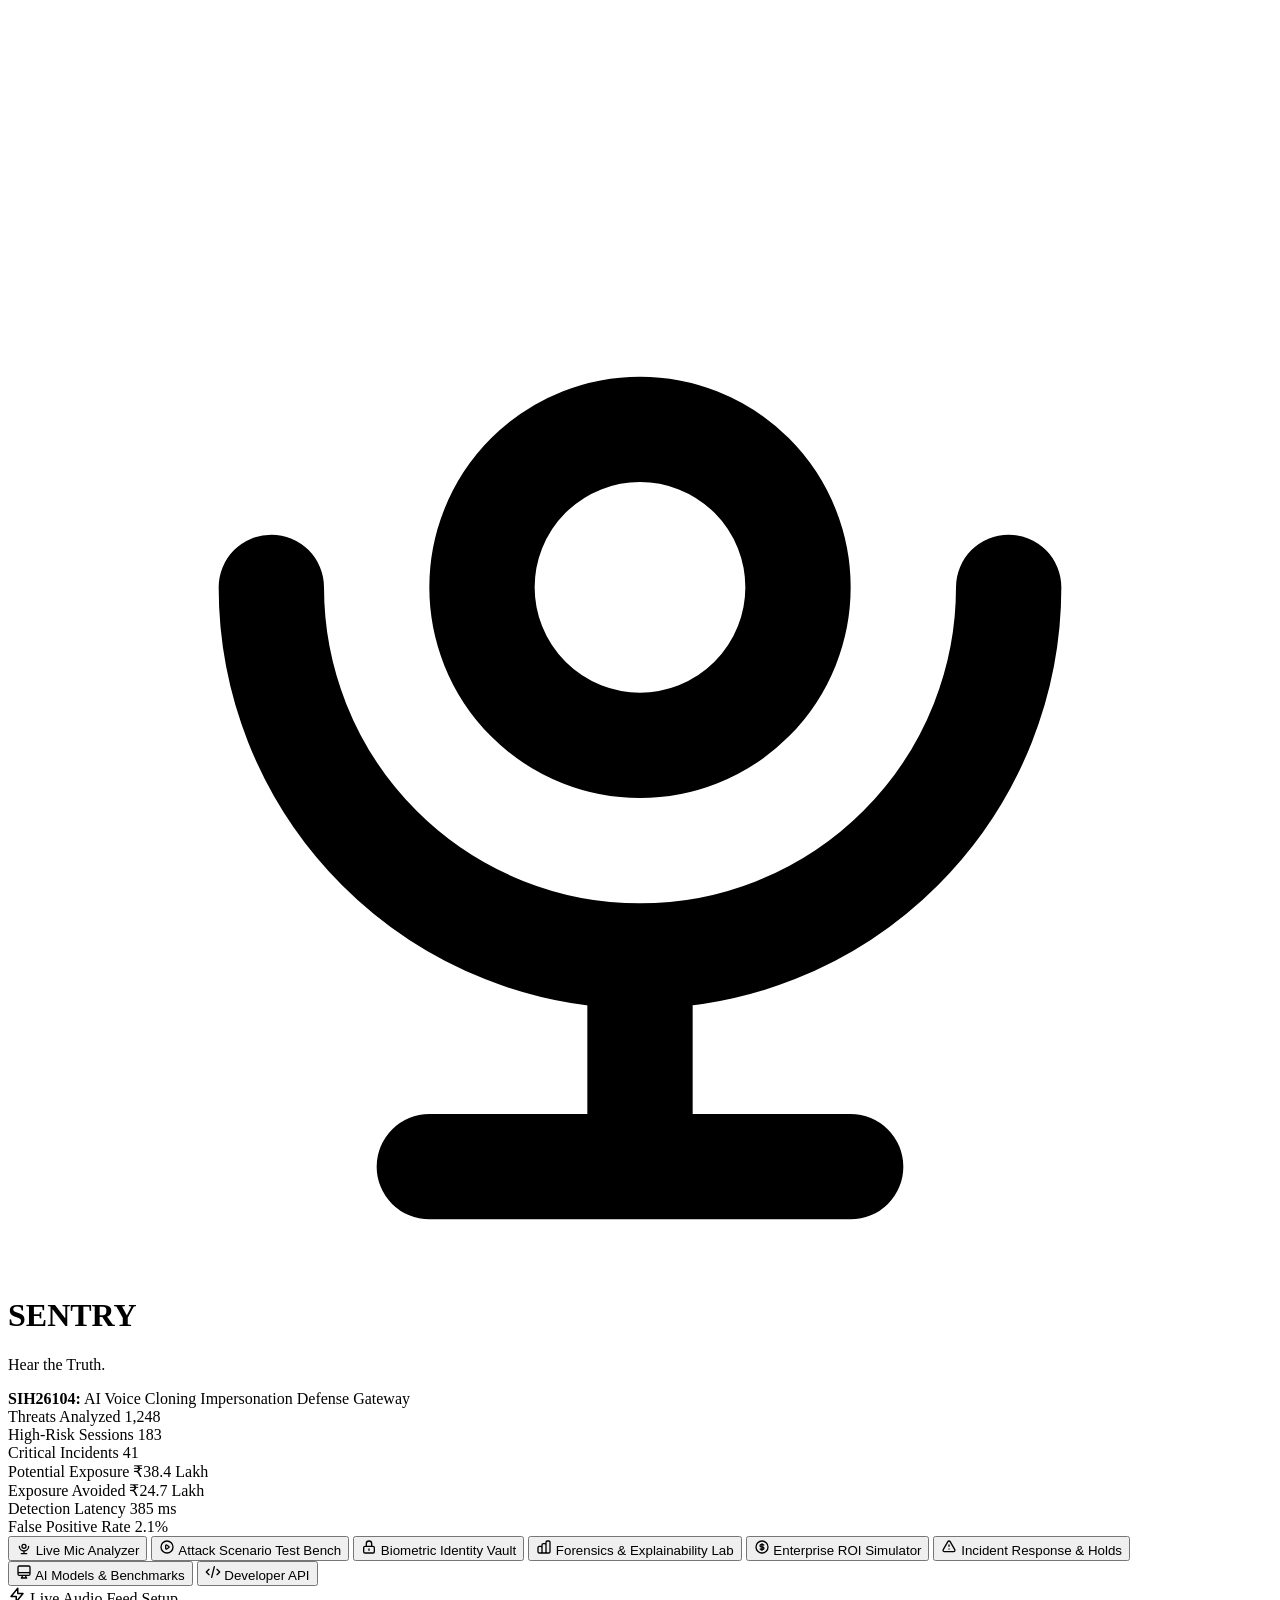
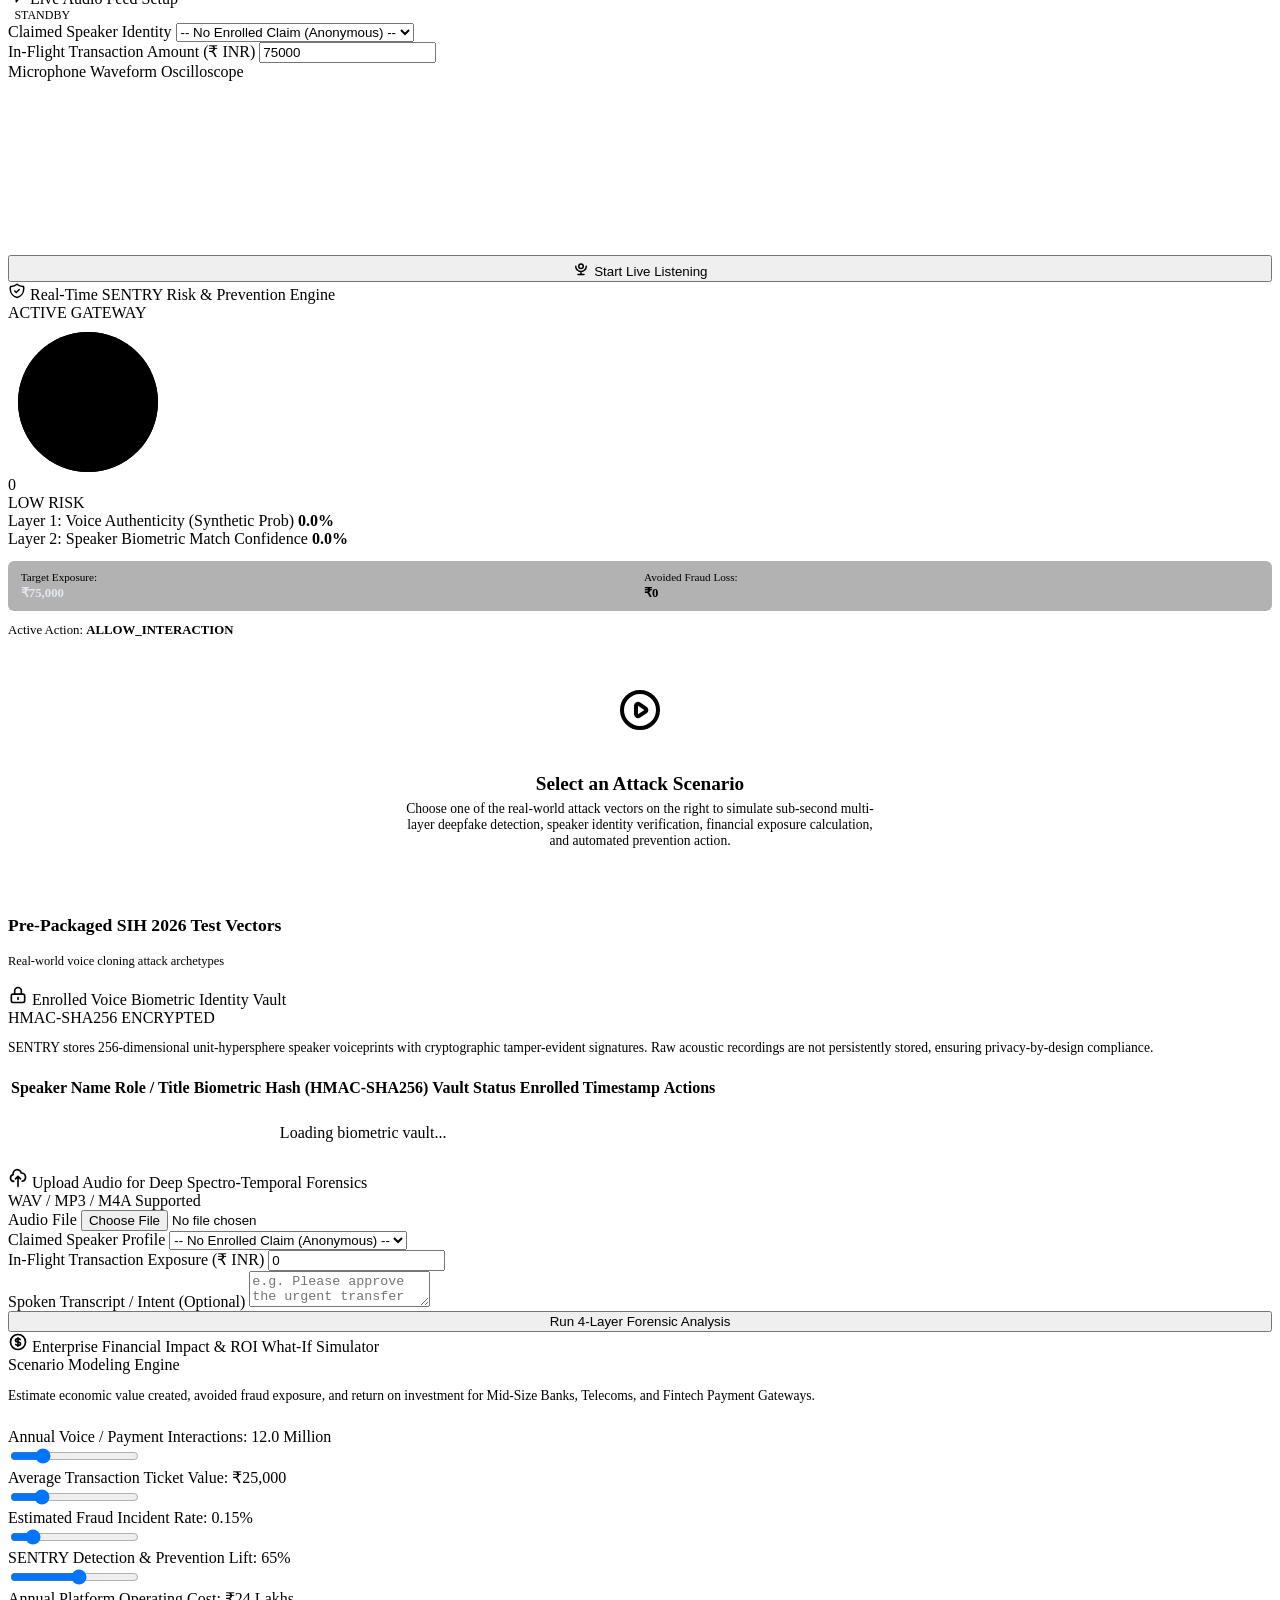
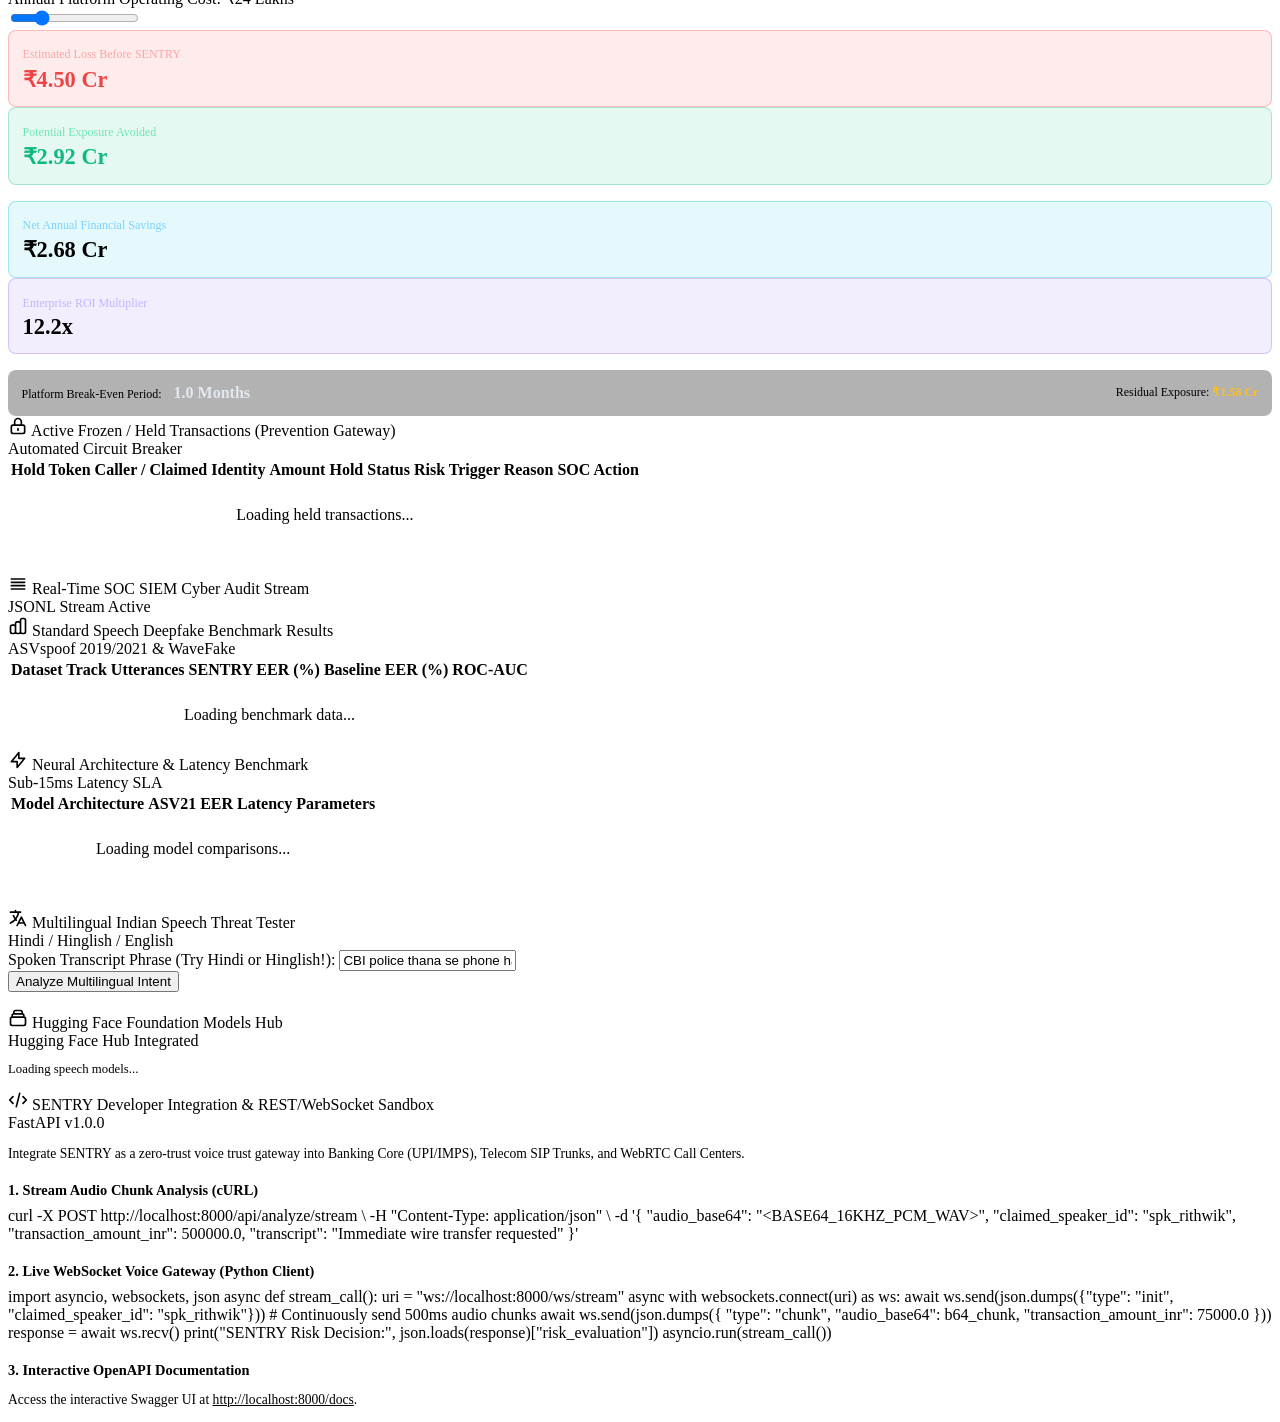
==== index.html @ 08909a27 "feat(api): add FastAPI REST/WebSocket server, CLI tool, and glassmorphic Web UI" ====
<!DOCTYPE html>
<html lang="en">
<head>
  <meta charset="UTF-8">
  <meta name="viewport" content="width=device-width, initial-scale=1.0">
  <title>SENTRY — AI Real-Time Voice Cloning Detection & Fraud Prevention Platform (SIH 2026)</title>
  <meta name="description" content="AI-Powered Real-Time Voice Cloning Detection, Speaker Biometric Verification, and Financial Prevention Platform. Smart India Hackathon 2026 Problem Statement SIH26104.">

  <!-- Google Fonts -->
  <link rel="preconnect" href="https://fonts.googleapis.com">
  <link rel="preconnect" href="https://fonts.gstatic.com" crossorigin>
  <link href="https://fonts.googleapis.com/css2?family=Inter:wght@400;500;600;700&family=JetBrains+Mono:wght@400;600&family=Outfit:wght@600;700;800;900&display=swap" rel="stylesheet">

  <link rel="stylesheet" href="/static/css/styles.css">
</head>
<body>

  <!-- Top App Header -->
  <header class="app-header">
    <div class="header-container">
      <div class="brand-section">
        <div class="brand-logo">
          <svg fill="none" stroke="currentColor" viewBox="0 0 24 24">
            <path stroke-linecap="round" stroke-linejoin="round" stroke-width="2" d="M19 11a7 7 0 01-7 7m0 0a7 7 0 01-7-7m7 7v4m0 0H8m4 0h4m-4-8a3 3 0 100-6 3 3 0 000 6z"/>
          </svg>
        </div>
        <div class="brand-title">
          <h1>SENTRY</h1>
          <p>Hear the Truth.</p>
        </div>
      </div>

      <div class="ps-badge">
        <div class="pulse-dot"></div>
        <span><strong>SIH26104:</strong> AI Voice Cloning Impersonation Defense Gateway</span>
      </div>
    </div>
  </header>

  <!-- Executive Global KPI Ribbon -->
  <section class="kpi-bar">
    <div class="kpi-container">
      <div class="kpi-card">
        <span class="kpi-label">Threats Analyzed</span>
        <span class="kpi-value cyan" id="kpi-threats">1,248</span>
      </div>
      <div class="kpi-card">
        <span class="kpi-label">High-Risk Sessions</span>
        <span class="kpi-value amber" id="kpi-high-risk">183</span>
      </div>
      <div class="kpi-card">
        <span class="kpi-label">Critical Incidents</span>
        <span class="kpi-value crimson" id="kpi-critical">41</span>
      </div>
      <div class="kpi-card">
        <span class="kpi-label">Potential Exposure</span>
        <span class="kpi-value" id="kpi-exposure">₹38.4 Lakh</span>
      </div>
      <div class="kpi-card">
        <span class="kpi-label">Exposure Avoided</span>
        <span class="kpi-value emerald" id="kpi-avoided">₹24.7 Lakh</span>
      </div>
      <div class="kpi-card">
        <span class="kpi-label">Detection Latency</span>
        <span class="kpi-value cyan">385 ms</span>
      </div>
      <div class="kpi-card">
        <span class="kpi-label">False Positive Rate</span>
        <span class="kpi-value emerald">2.1%</span>
      </div>
    </div>
  </section>

  <!-- Navigation Tabs -->
  <nav class="nav-tabs">
    <div class="tabs-container">
      <button class="tab-btn active" data-tab="tab-live-mic">
        <svg width="16" height="16" fill="none" stroke="currentColor" viewBox="0 0 24 24"><path stroke-linecap="round" stroke-linejoin="round" stroke-width="2" d="M19 11a7 7 0 01-7 7m0 0a7 7 0 01-7-7m7 7v4m0 0H8m4 0h4m-4-8a3 3 0 100-6 3 3 0 000 6z"/></svg>
        Live Mic Analyzer
      </button>
      <button class="tab-btn" data-tab="tab-scenarios">
        <svg width="16" height="16" fill="none" stroke="currentColor" viewBox="0 0 24 24"><path stroke-linecap="round" stroke-linejoin="round" stroke-width="2" d="M14.752 11.168l-3.197-2.132A1 1 0 0010 9.87v4.263a1 1 0 001.555.832l3.197-2.132a1 1 0 000-1.664z"/><path stroke-linecap="round" stroke-linejoin="round" stroke-width="2" d="M21 12a9 9 0 11-18 0 9 9 0 0118 0z"/></svg>
        Attack Scenario Test Bench
      </button>
      <button class="tab-btn" data-tab="tab-vault">
        <svg width="16" height="16" fill="none" stroke="currentColor" viewBox="0 0 24 24"><path stroke-linecap="round" stroke-linejoin="round" stroke-width="2" d="M12 15v2m-6 4h12a2 2 0 002-2v-6a2 2 0 00-2-2H6a2 2 0 00-2 2v6a2 2 0 002 2zm10-10V7a4 4 0 00-8 0v4h8z"/></svg>
        Biometric Identity Vault
      </button>
      <button class="tab-btn" data-tab="tab-forensics">
        <svg width="16" height="16" fill="none" stroke="currentColor" viewBox="0 0 24 24"><path stroke-linecap="round" stroke-linejoin="round" stroke-width="2" d="M9 19v-6a2 2 0 00-2-2H5a2 2 0 00-2 2v6a2 2 0 002 2h2a2 2 0 002-2zm0 0V9a2 2 0 012-2h2a2 2 0 012 2v10m-6 0a2 2 0 002 2h2a2 2 0 002-2m0 0V5a2 2 0 012-2h2a2 2 0 012 2v14a2 2 0 01-2 2h-2a2 2 0 01-2-2z"/></svg>
        Forensics & Explainability Lab
      </button>
      <button class="tab-btn" data-tab="tab-roi">
        <svg width="16" height="16" fill="none" stroke="currentColor" viewBox="0 0 24 24"><path stroke-linecap="round" stroke-linejoin="round" stroke-width="2" d="M12 8c-1.657 0-3 .895-3 2s1.343 2 3 2 3 .895 3 2-1.343 2-3 2m0-8c1.11 0 2.08.402 2.599 1M12 8V7m0 1v8m0 0v1m0-1c-1.11 0-2.08-.402-2.599-1M21 12a9 9 0 11-18 0 9 9 0 0118 0z"/></svg>
        Enterprise ROI Simulator
      </button>
      <button class="tab-btn" data-tab="tab-incidents">
        <svg width="16" height="16" fill="none" stroke="currentColor" viewBox="0 0 24 24"><path stroke-linecap="round" stroke-linejoin="round" stroke-width="2" d="M12 9v2m0 4h.01m-6.938 4h13.856c1.54 0 2.502-1.667 1.732-3L13.732 4c-.77-1.333-2.694-1.333-3.464 0L3.34 16c-.77 1.333.192 3 1.732 3z"/></svg>
        Incident Response & Holds
      </button>
      <button class="tab-btn" data-tab="tab-benchmarks">
        <svg width="16" height="16" fill="none" stroke="currentColor" viewBox="0 0 24 24"><path stroke-linecap="round" stroke-linejoin="round" stroke-width="2" d="M9.75 17L9 20l-1 1h8l-1-1-.75-3M3 13h18M5 17h14a2 2 0 002-2V5a2 2 0 00-2-2H5a2 2 0 00-2 2v10a2 2 0 002 2z"/></svg>
        AI Models & Benchmarks
      </button>
      <button class="tab-btn" data-tab="tab-api">

        <svg width="16" height="16" fill="none" stroke="currentColor" viewBox="0 0 24 24"><path stroke-linecap="round" stroke-linejoin="round" stroke-width="2" d="M10 20l4-16m4 4l4 4-4 4M6 16l-4-4 4-4"/></svg>
        Developer API
      </button>
    </div>
  </nav>

  <!-- Main Content Panels -->
  <main class="main-wrapper">

    <!-- ==================== TAB 1: LIVE MIC STREAM ==================== -->
    <div class="tab-panel active" id="tab-live-mic">
      <div class="grid-1-2">
        
        <!-- Stream Control & Session Setup -->
        <div class="glass-card">
          <div class="card-header">
            <div class="card-title">
              <svg width="18" height="18" fill="none" stroke="currentColor" viewBox="0 0 24 24"><path stroke-linecap="round" stroke-linejoin="round" stroke-width="2" d="M13 10V3L4 14h7v7l9-11h-7z"/></svg>
              Live Audio Feed Setup
            </div>
            <div style="display:flex; align-items:center; gap:0.4rem;">
              <div id="mic-status-pulse" class="pulse-dot"></div>
              <span id="mic-status-label" style="font-size:0.75rem; color:var(--text-muted);">STANDBY</span>
            </div>
          </div>

          <div class="form-group">
            <label class="form-label">Claimed Speaker Identity</label>
            <select id="live-claimed-speaker" class="form-select">
              <option value="">-- No Enrolled Claim (Anonymous) --</option>
            </select>
          </div>

          <div class="form-group">
            <label class="form-label">In-Flight Transaction Amount (₹ INR)</label>
            <input type="number" id="live-tx-amount" class="form-input" placeholder="e.g. 75000" value="75000">
          </div>

          <!-- Real-Time Oscilloscope Box -->
          <div class="form-group">
            <label class="form-label">Microphone Waveform Oscilloscope</label>
            <div class="visualizer-box">
              <canvas id="mic-visualizer" class="visualizer-canvas"></canvas>
            </div>
          </div>

          <div style="display:flex; gap:0.75rem; margin-top:1.25rem;">
            <button id="btn-start-mic" class="btn btn-primary" style="flex:1;">
              <svg width="18" height="18" fill="none" stroke="currentColor" viewBox="0 0 24 24"><path stroke-linecap="round" stroke-linejoin="round" stroke-width="2" d="M19 11a7 7 0 01-7 7m0 0a7 7 0 01-7-7m7 7v4m0 0H8m4 0h4m-4-8a3 3 0 100-6 3 3 0 000 6z"/></svg>
              Start Live Listening
            </button>
            <button id="btn-stop-mic" class="btn btn-danger" style="flex:1; display:none;">
              <svg width="18" height="18" fill="none" stroke="currentColor" viewBox="0 0 24 24"><path stroke-linecap="round" stroke-linejoin="round" stroke-width="2" d="M21 12a9 9 0 11-18 0 9 9 0 0118 0z"/><path stroke-linecap="round" stroke-linejoin="round" stroke-width="2" d="M9 10a1 1 0 011-1h4a1 1 0 011 1v4a1 1 0 01-1 1h-4a1 1 0 01-1-1v-4z"/></svg>
              Stop Stream
            </button>
          </div>
        </div>

        <!-- Real-Time Multi-Signal Gauge & Live Risk Assessment -->
        <div class="glass-card">
          <div class="card-header">
            <div class="card-title">
              <svg width="18" height="18" fill="none" stroke="currentColor" viewBox="0 0 24 24"><path stroke-linecap="round" stroke-linejoin="round" stroke-width="2" d="M9 12l2 2 4-4m5.618-4.016A11.955 11.955 0 0112 2.944a11.955 11.955 0 01-8.618 3.04A12.02 12.02 0 003 9c0 5.591 3.824 10.29 9 11.622 5.176-1.332 9-6.03 9-11.622 0-1.042-.133-2.052-.382-3.016z"/></svg>
              Real-Time SENTRY Risk & Prevention Engine
            </div>
            <span class="badge badge-low" id="live-action-badge">ACTIVE GATEWAY</span>
          </div>

          <div id="live-alert-banner" class="prevention-banner CRITICAL" style="display:none;"></div>

          <div class="grid-2" style="align-items:center;">
            
            <!-- Dynamic Circular Risk Gauge -->
            <div class="risk-gauge-container">
              <div class="risk-circle">
                <svg>
                  <circle class="risk-circle-bg" cx="80" cy="80" r="70"></circle>
                  <circle id="live-gauge-circle" class="risk-circle-val" cx="80" cy="80" r="70"></circle>
                </svg>
                <div class="risk-number-overlay">
                  <div class="score" id="live-gauge-score">0</div>
                  <div class="tier-label" id="live-gauge-tier" style="color:var(--accent-emerald);">LOW RISK</div>
                </div>
              </div>
            </div>

            <!-- Multi-Signal Real-Time Metric Indicators -->
            <div>
              <div class="metric-row">
                <div class="metric-header">
                  <span>Layer 1: Voice Authenticity (Synthetic Prob)</span>
                  <strong id="live-synth-prob">0.0%</strong>
                </div>
                <div class="progress-track">
                  <div id="live-synth-bar" class="progress-fill" style="width:0%; background:#10b981;"></div>
                </div>
              </div>

              <div class="metric-row">
                <div class="metric-header">
                  <span>Layer 2: Speaker Biometric Match Confidence</span>
                  <strong id="live-spk-match">0.0%</strong>
                </div>
                <div class="progress-track">
                  <div id="live-spk-bar" class="progress-fill" style="width:0%; background:#10b981;"></div>
                </div>
              </div>

              <div style="background:rgba(0,0,0,0.3); border-radius:6px; padding:0.6rem 0.8rem; margin-top:0.8rem; display:grid; grid-template-columns:1fr 1fr; gap:0.5rem; font-size:0.8rem;">
                <div>
                  <span style="color:var(--text-muted); font-size:0.7rem;">Target Exposure:</span>
                  <strong id="live-exposure-val" style="display:block; color:#e2e8f0;">₹75,000</strong>
                </div>
                <div>
                  <span style="color:var(--text-muted); font-size:0.7rem;">Avoided Fraud Loss:</span>
                  <strong id="live-avoided-val" style="display:block; color:var(--accent-emerald);">₹0</strong>
                </div>
              </div>

              <div style="margin-top:0.75rem; font-size:0.8rem; color:var(--text-secondary);">
                Active Action: <strong id="live-action-text" style="color:var(--accent-cyan);">ALLOW_INTERACTION</strong>
              </div>
            </div>

          </div>
        </div>

      </div>
    </div>

    <!-- ==================== TAB 2: SCENARIOS ==================== -->
    <div class="tab-panel" id="tab-scenarios">
      <div class="grid-2-1">
        
        <!-- Scenario Results & Forensics View -->
        <div id="scenario-result-view">
          <div class="glass-card" style="text-align:center; padding:3rem 1.5rem;">
            <svg style="width:48px; height:48px; margin:0 auto 1rem; color:var(--accent-cyan);" fill="none" stroke="currentColor" viewBox="0 0 24 24">
              <path stroke-linecap="round" stroke-linejoin="round" stroke-width="2" d="M14.752 11.168l-3.197-2.132A1 1 0 0010 9.87v4.263a1 1 0 001.555.832l3.197-2.132a1 1 0 000-1.664z"/>
              <path stroke-linecap="round" stroke-linejoin="round" stroke-width="2" d="M21 12a9 9 0 11-18 0 9 9 0 0118 0z"/>
            </svg>
            <h3 style="font-family:var(--font-display); font-size:1.2rem; margin-bottom:0.4rem;">Select an Attack Scenario</h3>
            <p style="color:var(--text-secondary); max-width:480px; margin:0 auto; font-size:0.85rem;">
              Choose one of the real-world attack vectors on the right to simulate sub-second multi-layer deepfake detection, speaker identity verification, financial exposure calculation, and automated prevention action.
            </p>
          </div>
        </div>

        <!-- Scenario Selector Grid -->
        <div>
          <div style="margin-bottom:1rem;">
            <h3 style="font-family:var(--font-display); font-size:1.1rem;">Pre-Packaged SIH 2026 Test Vectors</h3>
            <p style="font-size:0.78rem; color:var(--text-muted);">Real-world voice cloning attack archetypes</p>
          </div>
          <div id="scenarios-container" class="scenario-grid"></div>
        </div>

      </div>
    </div>

    <!-- ==================== TAB 3: BIOMETRIC VAULT ==================== -->
    <div class="tab-panel" id="tab-vault">
      <div class="glass-card">
        <div class="card-header">
          <div class="card-title">
            <svg width="20" height="20" fill="none" stroke="currentColor" viewBox="0 0 24 24"><path stroke-linecap="round" stroke-linejoin="round" stroke-width="2" d="M12 15v2m-6 4h12a2 2 0 002-2v-6a2 2 0 00-2-2H6a2 2 0 00-2 2v6a2 2 0 002 2zm10-10V7a4 4 0 00-8 0v4h8z"/></svg>
            Enrolled Voice Biometric Identity Vault
          </div>
          <span class="badge badge-low">HMAC-SHA256 ENCRYPTED</span>
        </div>

        <p style="font-size:0.85rem; color:var(--text-secondary); margin-bottom:1.25rem;">
          SENTRY stores 256-dimensional unit-hypersphere speaker voiceprints with cryptographic tamper-evident signatures. Raw acoustic recordings are not persistently stored, ensuring privacy-by-design compliance.
        </p>

        <div style="overflow-x:auto;">
          <table class="data-table">
            <thead>
              <tr>
                <th>Speaker Name</th>
                <th>Role / Title</th>
                <th>Biometric Hash (HMAC-SHA256)</th>
                <th>Vault Status</th>
                <th>Enrolled Timestamp</th>
                <th>Actions</th>
              </tr>
            </thead>
            <tbody id="speakers-table-body">
              <tr><td colspan="6" style="text-align:center; padding:1.5rem;">Loading biometric vault...</td></tr>
            </tbody>
          </table>
        </div>
      </div>
    </div>

    <!-- ==================== TAB 4: FORENSICS & UPLOAD ==================== -->
    <div class="tab-panel" id="tab-forensics">
      <div class="glass-card">
        <div class="card-header">
          <div class="card-title">
            <svg width="20" height="20" fill="none" stroke="currentColor" viewBox="0 0 24 24"><path stroke-linecap="round" stroke-linejoin="round" stroke-width="2" d="M7 16a4 4 0 01-.88-7.903A5 5 0 1115.9 6L16 6a5 5 0 011 9.9M15 13l-3-3m0 0l-3 3m3-3v12"/></svg>
            Upload Audio for Deep Spectro-Temporal Forensics
          </div>
          <span class="badge badge-low">WAV / MP3 / M4A Supported</span>
        </div>

        <form id="audio-upload-form" class="grid-2">
          <div>
            <div class="form-group">
              <label class="form-label">Audio File</label>
              <input type="file" id="upload-audio-file" accept="audio/*" class="form-input" required>
            </div>
            <div class="form-group">
              <label class="form-label">Claimed Speaker Profile</label>
              <select id="upload-claimed-speaker" class="form-select">
                <option value="">-- No Enrolled Claim (Anonymous) --</option>
              </select>
            </div>
          </div>
          <div>
            <div class="form-group">
              <label class="form-label">In-Flight Transaction Exposure (₹ INR)</label>
              <input type="number" id="upload-tx-amount" class="form-input" placeholder="e.g. 500000" value="0">
            </div>
            <div class="form-group">
              <label class="form-label">Spoken Transcript / Intent (Optional)</label>
              <textarea id="upload-transcript" class="form-textarea" rows="2" placeholder="e.g. Please approve the urgent transfer immediately"></textarea>
            </div>
          </div>
          <div style="grid-column: 1 / -1;">
            <button type="submit" class="btn btn-primary" style="width:100%;">
              Run 4-Layer Forensic Analysis
            </button>
          </div>
        </form>

        <div id="upload-result-container"></div>
      </div>
    </div>

    <!-- ==================== TAB 5: ROI SIMULATOR ==================== -->
    <div class="tab-panel" id="tab-roi">
      <div class="glass-card">
        <div class="card-header">
          <div class="card-title">
            <svg width="20" height="20" fill="none" stroke="currentColor" viewBox="0 0 24 24"><path stroke-linecap="round" stroke-linejoin="round" stroke-width="2" d="M12 8c-1.657 0-3 .895-3 2s1.343 2 3 2 3 .895 3 2-1.343 2-3 2m0-8c1.11 0 2.08.402 2.599 1M12 8V7m0 1v8m0 0v1m0-1c-1.11 0-2.08-.402-2.599-1M21 12a9 9 0 11-18 0 9 9 0 0118 0z"/></svg>
            Enterprise Financial Impact & ROI What-If Simulator
          </div>
          <span class="badge badge-low">Scenario Modeling Engine</span>
        </div>

        <p style="font-size:0.85rem; color:var(--text-secondary); margin-bottom:1.5rem;">
          Estimate economic value created, avoided fraud exposure, and return on investment for Mid-Size Banks, Telecoms, and Fintech Payment Gateways.
        </p>

        <div class="grid-2">
          
          <!-- Interactive Sliders -->
          <div>
            <div class="slider-group">
              <div class="slider-label">
                <span>Annual Voice / Payment Interactions:</span>
                <span class="slider-val" id="val-annual-calls">12.0 Million</span>
              </div>
              <input type="range" id="roi-annual-calls" class="range-slider" min="1000000" max="50000000" step="1000000" value="12000000">
            </div>

            <div class="slider-group">
              <div class="slider-label">
                <span>Average Transaction Ticket Value:</span>
                <span class="slider-val" id="val-avg-ticket">₹25,000</span>
              </div>
              <input type="range" id="roi-avg-ticket" class="range-slider" min="5000" max="100000" step="5000" value="25000">
            </div>

            <div class="slider-group">
              <div class="slider-label">
                <span>Estimated Fraud Incident Rate:</span>
                <span class="slider-val" id="val-fraud-rate">0.15%</span>
              </div>
              <input type="range" id="roi-fraud-rate" class="range-slider" min="0.02" max="1.00" step="0.01" value="0.15">
            </div>

            <div class="slider-group">
              <div class="slider-label">
                <span>SENTRY Detection & Prevention Lift:</span>
                <span class="slider-val" id="val-efficacy">65%</span>
              </div>
              <input type="range" id="roi-efficacy" class="range-slider" min="30" max="95" step="5" value="65">
            </div>

            <div class="slider-group">
              <div class="slider-label">
                <span>Annual Platform Operating Cost:</span>
                <span class="slider-val" id="val-cost">₹24 Lakhs</span>
              </div>
              <input type="range" id="roi-cost" class="range-slider" min="500000" max="10000000" step="500000" value="2400000">
            </div>
          </div>

          <!-- Output Metric Cards -->
          <div style="display:flex; flex-direction:column; justify-content:space-between; gap:1rem;">
            <div class="grid-2">
              <div style="background:rgba(239,68,68,0.1); border:1px solid rgba(239,68,68,0.3); padding:0.85rem; border-radius:8px;">
                <span style="font-size:0.75rem; color:#fca5a5;">Estimated Loss Before SENTRY</span>
                <strong id="res-exposure-before" style="font-size:1.4rem; color:#ef4444; display:block; margin-top:0.2rem;">₹4.50 Cr</strong>
              </div>
              <div style="background:rgba(16,185,129,0.1); border:1px solid rgba(16,185,129,0.3); padding:0.85rem; border-radius:8px;">
                <span style="font-size:0.75rem; color:#6ee7b7;">Potential Exposure Avoided</span>
                <strong id="res-avoided-loss" style="font-size:1.4rem; color:#10b981; display:block; margin-top:0.2rem;">₹2.92 Cr</strong>
              </div>
            </div>

            <div class="grid-2">
              <div style="background:rgba(6,182,212,0.1); border:1px solid rgba(6,182,212,0.3); padding:0.85rem; border-radius:8px;">
                <span style="font-size:0.75rem; color:#7dd3fc;">Net Annual Financial Savings</span>
                <strong id="res-net-savings" style="font-size:1.4rem; color:var(--accent-cyan); display:block; margin-top:0.2rem;">₹2.68 Cr</strong>
              </div>
              <div style="background:rgba(139,92,246,0.1); border:1px solid rgba(139,92,246,0.3); padding:0.85rem; border-radius:8px;">
                <span style="font-size:0.75rem; color:#c4b5fd;">Enterprise ROI Multiplier</span>
                <strong id="res-roi-mult" style="font-size:1.4rem; color:var(--accent-violet); display:block; margin-top:0.2rem;">12.2x</strong>
              </div>
            </div>

            <div style="background:rgba(0,0,0,0.3); padding:0.85rem; border-radius:8px; display:flex; justify-content:space-between; align-items:center;">
              <div>
                <span style="font-size:0.75rem; color:var(--text-muted);">Platform Break-Even Period:</span>
                <strong id="res-breakeven" style="color:#e2e8f0; margin-left:0.5rem;">1.0 Months</strong>
              </div>
              <div style="font-size:0.75rem; color:var(--text-muted);">
                Residual Exposure: <strong id="res-residual-exposure" style="color:#fbbf24;">₹1.58 Cr</strong>
              </div>
            </div>
          </div>

        </div>
      </div>
    </div>

    <!-- ==================== TAB 6: INCIDENT RESPONSE & HOLDS ==================== -->
    <div class="tab-panel" id="tab-incidents">
      <div class="glass-card" style="margin-bottom:1.5rem;">
        <div class="card-header">
          <div class="card-title">
            <svg width="20" height="20" fill="none" stroke="currentColor" viewBox="0 0 24 24"><path stroke-linecap="round" stroke-linejoin="round" stroke-width="2" d="M12 15v2m-6 4h12a2 2 0 002-2v-6a2 2 0 00-2-2H6a2 2 0 00-2 2v6a2 2 0 002 2zm10-10V7a4 4 0 00-8 0v4h8z"/></svg>
            Active Frozen / Held Transactions (Prevention Gateway)
          </div>
          <span class="badge badge-critical">Automated Circuit Breaker</span>
        </div>

        <div style="overflow-x:auto;">
          <table class="data-table">
            <thead>
              <tr>
                <th>Hold Token</th>
                <th>Caller / Claimed Identity</th>
                <th>Amount</th>
                <th>Hold Status</th>
                <th>Risk Trigger Reason</th>
                <th>SOC Action</th>
              </tr>
            </thead>
            <tbody id="held-transactions-body">
              <tr><td colspan="6" style="text-align:center; padding:1.5rem;">Loading held transactions...</td></tr>
            </tbody>
          </table>
        </div>
      </div>

      <!-- Real-Time SOC Cyber Audit Stream -->
      <div class="glass-card">
        <div class="card-header">
          <div class="card-title">
            <svg width="20" height="20" fill="none" stroke="currentColor" viewBox="0 0 24 24"><path stroke-linecap="round" stroke-linejoin="round" stroke-width="2" d="M4 6h16M4 10h16M4 14h16M4 18h16"/></svg>
            Real-Time SOC SIEM Cyber Audit Stream
          </div>
          <span class="badge badge-low">JSONL Stream Active</span>
        </div>
        <div id="soc-audit-stream" style="max-height:300px; overflow-y:auto;"></div>
      </div>
    </div>

    <!-- ==================== TAB: AI BENCHMARKS & DATASETS ==================== -->
    <div class="tab-panel" id="tab-benchmarks">
      <div class="grid-2" style="margin-bottom:1.5rem;">
        
        <!-- Benchmark Datasets Performance Table -->
        <div class="glass-card">
          <div class="card-header">
            <div class="card-title">
              <svg width="20" height="20" fill="none" stroke="currentColor" viewBox="0 0 24 24"><path stroke-linecap="round" stroke-linejoin="round" stroke-width="2" d="M9 19v-6a2 2 0 00-2-2H5a2 2 0 00-2 2v6a2 2 0 002 2h2a2 2 0 002-2zm0 0V9a2 2 0 012-2h2a2 2 0 012 2v10m-6 0a2 2 0 002 2h2a2 2 0 002-2m0 0V5a2 2 0 012-2h2a2 2 0 012 2v14a2 2 0 01-2 2h-2a2 2 0 01-2-2z"/></svg>
              Standard Speech Deepfake Benchmark Results
            </div>
            <span class="badge badge-low">ASVspoof 2019/2021 & WaveFake</span>
          </div>
          <div style="overflow-x:auto;">
            <table class="data-table">
              <thead>
                <tr>
                  <th>Dataset Track</th>
                  <th>Utterances</th>
                  <th>SENTRY EER (%)</th>
                  <th>Baseline EER (%)</th>
                  <th>ROC-AUC</th>
                </tr>
              </thead>
              <tbody id="benchmark-datasets-body">
                <tr><td colspan="5" style="text-align:center; padding:1.5rem;">Loading benchmark data...</td></tr>
              </tbody>
            </table>
          </div>
        </div>

        <!-- Neural Architecture Comparison -->
        <div class="glass-card">
          <div class="card-header">
            <div class="card-title">
              <svg width="20" height="20" fill="none" stroke="currentColor" viewBox="0 0 24 24"><path stroke-linecap="round" stroke-linejoin="round" stroke-width="2" d="M13 10V3L4 14h7v7l9-11h-7z"/></svg>
              Neural Architecture & Latency Benchmark
            </div>
            <span class="badge badge-low">Sub-15ms Latency SLA</span>
          </div>
          <div style="overflow-x:auto;">
            <table class="data-table">
              <thead>
                <tr>
                  <th>Model Architecture</th>
                  <th>ASV21 EER</th>
                  <th>Latency</th>
                  <th>Parameters</th>
                </tr>
              </thead>
              <tbody id="model-comparison-body">
                <tr><td colspan="4" style="text-align:center; padding:1.5rem;">Loading model comparisons...</td></tr>
              </tbody>
            </table>
          </div>
        </div>

      </div>

      <!-- Multilingual Intent Tester & Foundation Model Hub -->
      <div class="grid-2">
        
        <!-- Multilingual Hindi / Hinglish Intent Tester -->
        <div class="glass-card">
          <div class="card-header">
            <div class="card-title">
              <svg width="20" height="20" fill="none" stroke="currentColor" viewBox="0 0 24 24"><path stroke-linecap="round" stroke-linejoin="round" stroke-width="2" d="M3 5h12M9 3v2m1.048 9.5A18.022 18.022 0 016.412 9m6.088 9h7M11 21l5-10 5 10M12.751 5C11.783 10.77 8.07 15.61 3 18.129"/></svg>
              Multilingual Indian Speech Threat Tester
            </div>
            <span class="badge badge-low">Hindi / Hinglish / English</span>
          </div>
          <div class="form-group">
            <label class="form-label">Spoken Transcript Phrase (Try Hindi or Hinglish!):</label>
            <input type="text" id="ml-test-input" class="form-input" value="CBI police thana se phone hai. Giraftari warrant nikla hai, turant paise transfer karo!">
          </div>
          <button class="btn btn-primary btn-sm" onclick="App.testMultilingualPhrase()">
            Analyze Multilingual Intent
          </button>
          <div id="ml-test-result" style="margin-top:1rem;"></div>
        </div>

        <!-- Hugging Face Foundation Model Hub -->
        <div class="glass-card">
          <div class="card-header">
            <div class="card-title">
              <svg width="20" height="20" fill="none" stroke="currentColor" viewBox="0 0 24 24"><path stroke-linecap="round" stroke-linejoin="round" stroke-width="2" d="M19 11H5m14 0a2 2 0 012 2v6a2 2 0 01-2 2H5a2 2 0 01-2-2v-6a2 2 0 012-2m14 0V9a2 2 0 00-2-2M5 11V9a2 2 0 012-2m0 0V5a2 2 0 012-2h6a2 2 0 012 2v2M7 7h10"/></svg>
              Hugging Face Foundation Models Hub
            </div>
            <span class="badge badge-low">Hugging Face Hub Integrated</span>
          </div>
          <div id="foundation-models-list" style="display:flex; flex-direction:column; gap:0.6rem;">
            <p style="font-size:0.8rem; color:var(--text-muted);">Loading speech models...</p>
          </div>
        </div>

      </div>
    </div>

    <!-- ==================== TAB 7: DEVELOPER API PLAYGROUND ==================== -->
    <div class="tab-panel" id="tab-api">

      <div class="glass-card">
        <div class="card-header">
          <div class="card-title">
            <svg width="20" height="20" fill="none" stroke="currentColor" viewBox="0 0 24 24"><path stroke-linecap="round" stroke-linejoin="round" stroke-width="2" d="M10 20l4-16m4 4l4 4-4 4M6 16l-4-4 4-4"/></svg>
            SENTRY Developer Integration & REST/WebSocket Sandbox
          </div>
          <span class="badge badge-low">FastAPI v1.0.0</span>
        </div>

        <p style="font-size:0.85rem; color:var(--text-secondary); margin-bottom:1.25rem;">
          Integrate SENTRY as a zero-trust voice trust gateway into Banking Core (UPI/IMPS), Telecom SIP Trunks, and WebRTC Call Centers.
        </p>

        <h4 style="font-size:0.9rem; color:var(--accent-cyan); margin-bottom:0.5rem;">1. Stream Audio Chunk Analysis (cURL)</h4>
        <div class="code-box">curl -X POST http://localhost:8000/api/analyze/stream \
  -H "Content-Type: application/json" \
  -d '{
    "audio_base64": "&lt;BASE64_16KHZ_PCM_WAV&gt;",
    "claimed_speaker_id": "spk_rithwik",
    "transaction_amount_inr": 500000.0,
    "transcript": "Immediate wire transfer requested"
  }'</div>

        <h4 style="font-size:0.9rem; color:var(--accent-cyan); margin:1.25rem 0 0.5rem;">2. Live WebSocket Voice Gateway (Python Client)</h4>
        <div class="code-box">import asyncio, websockets, json

async def stream_call():
    uri = "ws://localhost:8000/ws/stream"
    async with websockets.connect(uri) as ws:
        await ws.send(json.dumps({"type": "init", "claimed_speaker_id": "spk_rithwik"}))
        # Continuously send 500ms audio chunks
        await ws.send(json.dumps({
            "type": "chunk", 
            "audio_base64": b64_chunk,
            "transaction_amount_inr": 75000.0
        }))
        response = await ws.recv()
        print("SENTRY Risk Decision:", json.loads(response)["risk_evaluation"])

asyncio.run(stream_call())</div>

        <h4 style="font-size:0.9rem; color:var(--accent-cyan); margin:1.25rem 0 0.5rem;">3. Interactive OpenAPI Documentation</h4>
        <p style="font-size:0.85rem; color:var(--text-secondary);">
          Access the interactive Swagger UI at <a href="/docs" target="_blank" style="color:var(--accent-cyan); text-decoration:underline;">http://localhost:8000/docs</a>.
        </p>
      </div>
    </div>

  </main>

  <!-- Scripts -->
  <script src="/static/js/charts.js"></script>
  <script src="/static/js/audio_streamer.js"></script>
  <script src="/static/js/scenarios.js"></script>
  <script src="/static/js/app.js"></script>
</body>
</html>
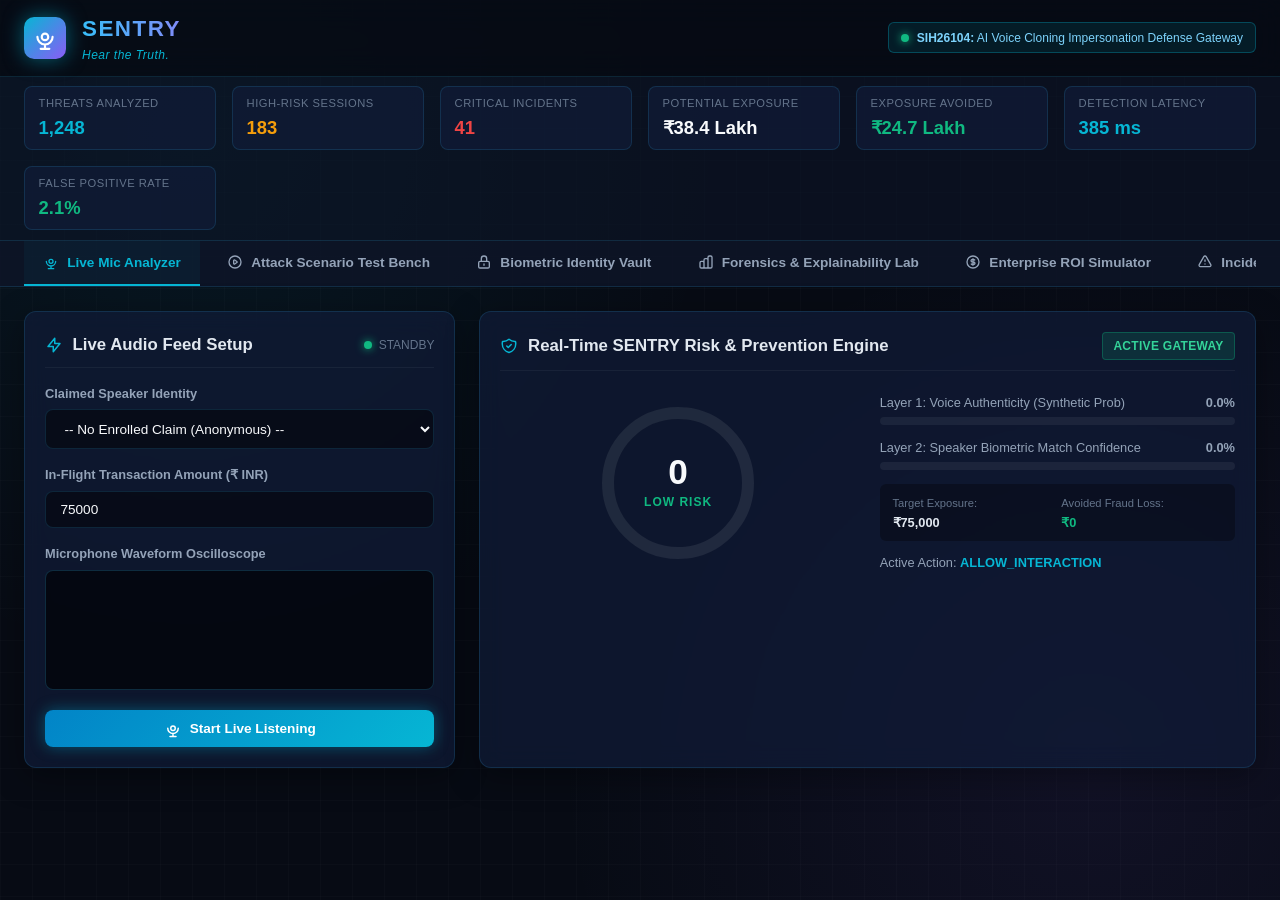
==== commit 5dcff494: "feat(deploy): add GitHub Pages workflow, Vercel config, and static simulation fallbacks" ====
--- a/index.html
+++ b/index.html
@@ -11,7 +11,7 @@
   <link rel="preconnect" href="https://fonts.gstatic.com" crossorigin>
   <link href="https://fonts.googleapis.com/css2?family=Inter:wght@400;500;600;700&family=JetBrains+Mono:wght@400;600&family=Outfit:wght@600;700;800;900&display=swap" rel="stylesheet">
 
-  <link rel="stylesheet" href="/static/css/styles.css">
+  <link rel="stylesheet" href="css/styles.css">
 </head>
 <body>
 
@@ -638,9 +638,9 @@
   </main>
 
   <!-- Scripts -->
-  <script src="/static/js/charts.js"></script>
-  <script src="/static/js/audio_streamer.js"></script>
-  <script src="/static/js/scenarios.js"></script>
-  <script src="/static/js/app.js"></script>
+  <script src="js/charts.js"></script>
+  <script src="js/audio_streamer.js"></script>
+  <script src="js/scenarios.js"></script>
+  <script src="js/app.js"></script>
 </body>
 </html>
--- a/css/styles.css
+++ b/css/styles.css
@@ -0,0 +1,689 @@
+/* SENTRY - Cyber-Defense Glassmorphism Design System */
+:root {
+  --bg-primary: #070b14;
+  --bg-secondary: #0d1527;
+  --bg-card: rgba(17, 28, 56, 0.7);
+  --bg-card-hover: rgba(23, 38, 75, 0.85);
+  --border-color: rgba(56, 189, 248, 0.15);
+  --border-glow: rgba(6, 182, 212, 0.4);
+  
+  --text-primary: #f8fafc;
+  --text-secondary: #94a3b8;
+  --text-muted: #64748b;
+  
+  --accent-cyan: #06b6d4;
+  --accent-blue: #3b82f6;
+  --accent-violet: #8b5cf6;
+  --accent-emerald: #10b981;
+  --accent-amber: #f59e0b;
+  --accent-crimson: #ef4444;
+
+  --font-sans: 'Inter', -apple-system, BlinkMacSystemFont, 'Segoe UI', Roboto, sans-serif;
+  --font-mono: 'JetBrains Mono', 'Fira Code', monospace;
+  --font-display: 'Outfit', var(--font-sans);
+}
+
+* {
+  box-sizing: border-box;
+  margin: 0;
+  padding: 0;
+}
+
+body {
+  background-color: var(--bg-primary);
+  background-image: 
+    radial-gradient(circle at 15% 15%, rgba(6, 182, 212, 0.08) 0%, transparent 40%),
+    radial-gradient(circle at 85% 85%, rgba(139, 92, 246, 0.08) 0%, transparent 40%),
+    linear-gradient(rgba(255, 255, 255, 0.015) 1px, transparent 1px),
+    linear-gradient(90deg, rgba(255, 255, 255, 0.015) 1px, transparent 1px);
+  background-size: 100% 100%, 100% 100%, 32px 32px, 32px 32px;
+  color: var(--text-primary);
+  font-family: var(--font-sans);
+  line-height: 1.5;
+  min-height: 100vh;
+  overflow-x: hidden;
+}
+
+/* Scrollbar */
+::-webkit-scrollbar {
+  width: 8px;
+  height: 8px;
+}
+::-webkit-scrollbar-track {
+  background: var(--bg-primary);
+}
+::-webkit-scrollbar-thumb {
+  background: rgba(148, 163, 184, 0.2);
+  border-radius: 4px;
+}
+::-webkit-scrollbar-thumb:hover {
+  background: var(--accent-cyan);
+}
+
+/* App Header */
+.app-header {
+  background: rgba(7, 11, 20, 0.85);
+  backdrop-filter: blur(16px);
+  border-bottom: 1px solid var(--border-color);
+  position: sticky;
+  top: 0;
+  z-index: 100;
+  padding: 0.75rem 1.5rem;
+}
+
+.header-container {
+  max-width: 1600px;
+  margin: 0 auto;
+  display: flex;
+  justify-content: space-between;
+  align-items: center;
+  gap: 1.5rem;
+}
+
+.brand-section {
+  display: flex;
+  align-items: center;
+  gap: 1rem;
+}
+
+.brand-logo {
+  width: 42px;
+  height: 42px;
+  background: linear-gradient(135deg, var(--accent-cyan), var(--accent-violet));
+  border-radius: 10px;
+  display: flex;
+  align-items: center;
+  justify-content: center;
+  box-shadow: 0 0 20px rgba(6, 182, 212, 0.5);
+}
+
+.brand-logo svg {
+  width: 26px;
+  height: 26px;
+  color: #fff;
+}
+
+.brand-title h1 {
+  font-family: var(--font-display);
+  font-size: 1.4rem;
+  font-weight: 800;
+  letter-spacing: 1.5px;
+  background: linear-gradient(90deg, #38bdf8, #818cf8);
+  -webkit-background-clip: text;
+  -webkit-text-fill-color: transparent;
+}
+
+.brand-title p {
+  font-size: 0.75rem;
+  color: var(--accent-cyan);
+  font-style: italic;
+  letter-spacing: 0.5px;
+}
+
+.ps-badge {
+  background: rgba(6, 182, 212, 0.1);
+  border: 1px solid rgba(6, 182, 212, 0.3);
+  padding: 0.35rem 0.75rem;
+  border-radius: 6px;
+  font-size: 0.75rem;
+  color: #7dd3fc;
+  display: flex;
+  align-items: center;
+  gap: 0.5rem;
+}
+
+.pulse-dot {
+  width: 8px;
+  height: 8px;
+  background-color: var(--accent-emerald);
+  border-radius: 50%;
+  box-shadow: 0 0 8px var(--accent-emerald);
+  animation: pulse 1.8s infinite;
+}
+
+@keyframes pulse {
+  0% { transform: scale(0.95); opacity: 0.8; }
+  50% { transform: scale(1.25); opacity: 1; box-shadow: 0 0 12px var(--accent-emerald); }
+  100% { transform: scale(0.95); opacity: 0.8; }
+}
+
+/* Executive KPI Bar */
+.kpi-bar {
+  background: rgba(13, 21, 39, 0.6);
+  border-bottom: 1px solid var(--border-color);
+  padding: 0.6rem 1.5rem;
+}
+
+.kpi-container {
+  max-width: 1600px;
+  margin: 0 auto;
+  display: grid;
+  grid-template-columns: repeat(auto-fit, minmax(180px, 1fr));
+  gap: 1rem;
+}
+
+.kpi-card {
+  background: var(--bg-card);
+  border: 1px solid var(--border-color);
+  border-radius: 8px;
+  padding: 0.5rem 0.85rem;
+  display: flex;
+  flex-direction: column;
+}
+
+.kpi-label {
+  font-size: 0.7rem;
+  color: var(--text-muted);
+  text-transform: uppercase;
+  letter-spacing: 0.5px;
+}
+
+.kpi-value {
+  font-family: var(--font-display);
+  font-size: 1.15rem;
+  font-weight: 700;
+  color: var(--text-primary);
+  margin-top: 0.1rem;
+}
+
+.kpi-value.cyan { color: var(--accent-cyan); }
+.kpi-value.amber { color: var(--accent-amber); }
+.kpi-value.crimson { color: var(--accent-crimson); }
+.kpi-value.emerald { color: var(--accent-emerald); }
+
+/* Navigation Tabs */
+.nav-tabs {
+  background: rgba(13, 21, 39, 0.85);
+  border-bottom: 1px solid var(--border-color);
+  padding: 0 1.5rem;
+}
+
+.tabs-container {
+  max-width: 1600px;
+  margin: 0 auto;
+  display: flex;
+  gap: 0.5rem;
+  overflow-x: auto;
+}
+
+.tab-btn {
+  background: transparent;
+  border: none;
+  border-bottom: 2px solid transparent;
+  color: var(--text-secondary);
+  padding: 0.85rem 1.2rem;
+  font-family: var(--font-sans);
+  font-size: 0.85rem;
+  font-weight: 600;
+  cursor: pointer;
+  display: flex;
+  align-items: center;
+  gap: 0.5rem;
+  white-space: nowrap;
+  transition: all 0.2s ease;
+}
+
+.tab-btn:hover {
+  color: var(--text-primary);
+  background: rgba(255, 255, 255, 0.02);
+}
+
+.tab-btn.active {
+  color: var(--accent-cyan);
+  border-bottom-color: var(--accent-cyan);
+  background: rgba(6, 182, 212, 0.05);
+}
+
+/* Main Content Area */
+.main-wrapper {
+  max-width: 1600px;
+  margin: 1.5rem auto;
+  padding: 0 1.5rem;
+}
+
+.tab-panel {
+  display: none;
+}
+
+.tab-panel.active {
+  display: block;
+  animation: fadeIn 0.3s ease;
+}
+
+@keyframes fadeIn {
+  from { opacity: 0; transform: translateY(6px); }
+  to { opacity: 1; transform: translateY(0); }
+}
+
+/* Glass Cards & Layout */
+.grid-2 {
+  display: grid;
+  grid-template-columns: 1fr 1fr;
+  gap: 1.5rem;
+}
+
+.grid-3 {
+  display: grid;
+  grid-template-columns: repeat(3, 1fr);
+  gap: 1.5rem;
+}
+
+.grid-1-2 {
+  display: grid;
+  grid-template-columns: 1fr 1.8fr;
+  gap: 1.5rem;
+}
+
+.grid-2-1 {
+  display: grid;
+  grid-template-columns: 1.8fr 1fr;
+  gap: 1.5rem;
+}
+
+@media (max-width: 1100px) {
+  .grid-2, .grid-3, .grid-1-2, .grid-2-1 {
+    grid-template-columns: 1fr;
+  }
+}
+
+.glass-card {
+  background: var(--bg-card);
+  backdrop-filter: blur(12px);
+  border: 1px solid var(--border-color);
+  border-radius: 12px;
+  padding: 1.25rem;
+  position: relative;
+  box-shadow: 0 8px 32px rgba(0, 0, 0, 0.35);
+  transition: border-color 0.2s ease, box-shadow 0.2s ease;
+}
+
+.glass-card:hover {
+  border-color: var(--border-glow);
+}
+
+.card-header {
+  display: flex;
+  justify-content: space-between;
+  align-items: center;
+  margin-bottom: 1rem;
+  padding-bottom: 0.6rem;
+  border-bottom: 1px solid rgba(255, 255, 255, 0.05);
+}
+
+.card-title {
+  font-family: var(--font-display);
+  font-size: 1.05rem;
+  font-weight: 700;
+  display: flex;
+  align-items: center;
+  gap: 0.6rem;
+  color: #e2e8f0;
+}
+
+.card-title svg {
+  color: var(--accent-cyan);
+}
+
+/* Buttons */
+.btn {
+  background: var(--bg-secondary);
+  border: 1px solid var(--border-color);
+  color: var(--text-primary);
+  padding: 0.6rem 1.2rem;
+  border-radius: 8px;
+  font-size: 0.85rem;
+  font-weight: 600;
+  cursor: pointer;
+  display: inline-flex;
+  align-items: center;
+  justify-content: center;
+  gap: 0.5rem;
+  transition: all 0.2s ease;
+}
+
+.btn:hover {
+  background: rgba(255, 255, 255, 0.08);
+  border-color: var(--accent-cyan);
+}
+
+.btn-primary {
+  background: linear-gradient(135deg, #0284c7, #06b6d4);
+  border: none;
+  color: #fff;
+  box-shadow: 0 0 15px rgba(6, 182, 212, 0.4);
+}
+
+.btn-primary:hover {
+  background: linear-gradient(135deg, #0369a1, #0891b2);
+  box-shadow: 0 0 22px rgba(6, 182, 212, 0.6);
+  transform: translateY(-1px);
+}
+
+.btn-danger {
+  background: linear-gradient(135deg, #dc2626, #ef4444);
+  border: none;
+  color: #fff;
+  box-shadow: 0 0 15px rgba(239, 68, 68, 0.4);
+}
+
+.btn-danger:hover {
+  background: linear-gradient(135deg, #b91c1c, #dc2626);
+  box-shadow: 0 0 22px rgba(239, 68, 68, 0.6);
+}
+
+.btn-success {
+  background: linear-gradient(135deg, #059669, #10b981);
+  border: none;
+  color: #fff;
+  box-shadow: 0 0 15px rgba(16, 185, 129, 0.4);
+}
+
+.btn-sm {
+  padding: 0.35rem 0.75rem;
+  font-size: 0.75rem;
+}
+
+/* Forms & Inputs */
+.form-group {
+  margin-bottom: 1rem;
+}
+
+.form-label {
+  display: block;
+  font-size: 0.8rem;
+  font-weight: 600;
+  color: var(--text-secondary);
+  margin-bottom: 0.4rem;
+}
+
+.form-input, .form-select, .form-textarea {
+  width: 100%;
+  background: rgba(7, 11, 20, 0.8);
+  border: 1px solid var(--border-color);
+  border-radius: 8px;
+  padding: 0.65rem 0.9rem;
+  color: var(--text-primary);
+  font-family: var(--font-sans);
+  font-size: 0.85rem;
+  transition: border-color 0.2s ease;
+}
+
+.form-input:focus, .form-select:focus, .form-textarea:focus {
+  outline: none;
+  border-color: var(--accent-cyan);
+  box-shadow: 0 0 10px rgba(6, 182, 212, 0.2);
+}
+
+/* Audio Visualizers */
+.visualizer-box {
+  background: rgba(4, 7, 14, 0.85);
+  border: 1px solid rgba(56, 189, 248, 0.2);
+  border-radius: 8px;
+  height: 120px;
+  position: relative;
+  overflow: hidden;
+}
+
+.visualizer-canvas {
+  width: 100%;
+  height: 100%;
+  display: block;
+}
+
+/* Risk Meter & Gauges */
+.risk-gauge-container {
+  display: flex;
+  flex-direction: column;
+  align-items: center;
+  justify-content: center;
+  padding: 1rem 0;
+}
+
+.risk-circle {
+  width: 160px;
+  height: 160px;
+  position: relative;
+  display: flex;
+  align-items: center;
+  justify-content: center;
+}
+
+.risk-circle svg {
+  transform: rotate(-90deg);
+  width: 160px;
+  height: 160px;
+}
+
+.risk-circle-bg {
+  fill: none;
+  stroke: rgba(255, 255, 255, 0.08);
+  stroke-width: 12;
+}
+
+.risk-circle-val {
+  fill: none;
+  stroke-width: 12;
+  stroke-linecap: round;
+  stroke-dasharray: 440;
+  stroke-dashoffset: 440;
+  transition: stroke-dashoffset 0.6s ease, stroke 0.4s ease;
+}
+
+.risk-number-overlay {
+  position: absolute;
+  text-align: center;
+}
+
+.risk-number-overlay .score {
+  font-family: var(--font-display);
+  font-size: 2.2rem;
+  font-weight: 800;
+  line-height: 1;
+}
+
+.risk-number-overlay .tier-label {
+  font-size: 0.75rem;
+  font-weight: 700;
+  letter-spacing: 1px;
+  margin-top: 0.2rem;
+  text-transform: uppercase;
+}
+
+/* Badges & Tags */
+.badge {
+  display: inline-flex;
+  align-items: center;
+  gap: 0.35rem;
+  padding: 0.25rem 0.65rem;
+  border-radius: 4px;
+  font-size: 0.75rem;
+  font-weight: 600;
+  letter-spacing: 0.3px;
+}
+
+.badge-low { background: rgba(16, 185, 129, 0.15); color: #34d399; border: 1px solid rgba(16, 185, 129, 0.3); }
+.badge-moderate { background: rgba(245, 158, 11, 0.15); color: #fbbf24; border: 1px solid rgba(245, 158, 11, 0.3); }
+.badge-high { background: rgba(249, 115, 22, 0.15); color: #fb923c; border: 1px solid rgba(249, 115, 22, 0.3); }
+.badge-critical { background: rgba(239, 68, 68, 0.2); color: #f87171; border: 1px solid rgba(239, 68, 68, 0.4); animation: glowCritical 1.5s infinite alternate; }
+
+@keyframes glowCritical {
+  from { box-shadow: 0 0 4px rgba(239, 68, 68, 0.3); }
+  to { box-shadow: 0 0 14px rgba(239, 68, 68, 0.7); }
+}
+
+/* Alert Notification Banner */
+.prevention-banner {
+  border-radius: 8px;
+  padding: 1rem;
+  margin-bottom: 1.25rem;
+  display: flex;
+  align-items: center;
+  gap: 1rem;
+}
+
+.prevention-banner.CRITICAL {
+  background: rgba(239, 68, 68, 0.15);
+  border: 1px solid var(--accent-crimson);
+  color: #fca5a5;
+}
+
+.prevention-banner.HIGH {
+  background: rgba(249, 115, 22, 0.15);
+  border: 1px solid #f97316;
+  color: #fdba74;
+}
+
+.prevention-banner.WARNING {
+  background: rgba(245, 158, 11, 0.15);
+  border: 1px solid var(--accent-amber);
+  color: #fde68a;
+}
+
+/* Metric Progress Bar */
+.metric-row {
+  margin-bottom: 0.85rem;
+}
+
+.metric-header {
+  display: flex;
+  justify-content: space-between;
+  font-size: 0.8rem;
+  margin-bottom: 0.3rem;
+  color: var(--text-secondary);
+}
+
+.progress-track {
+  background: rgba(255, 255, 255, 0.06);
+  border-radius: 4px;
+  height: 8px;
+  overflow: hidden;
+}
+
+.progress-fill {
+  height: 100%;
+  border-radius: 4px;
+  transition: width 0.5s ease;
+}
+
+/* Scenario Cards */
+.scenario-grid {
+  display: grid;
+  grid-template-columns: repeat(auto-fit, minmax(320px, 1fr));
+  gap: 1.25rem;
+}
+
+.scenario-card {
+  background: var(--bg-card);
+  border: 1px solid var(--border-color);
+  border-radius: 10px;
+  padding: 1.1rem;
+  cursor: pointer;
+  transition: all 0.2s ease;
+  position: relative;
+  display: flex;
+  flex-direction: column;
+  justify-content: space-between;
+}
+
+.scenario-card:hover {
+  transform: translateY(-3px);
+  border-color: var(--accent-cyan);
+  box-shadow: 0 8px 24px rgba(6, 182, 212, 0.2);
+}
+
+.scenario-card.active {
+  border-color: var(--accent-cyan);
+  background: rgba(6, 182, 212, 0.08);
+}
+
+.scenario-card h3 {
+  font-family: var(--font-display);
+  font-size: 1rem;
+  margin-bottom: 0.4rem;
+}
+
+.scenario-card p {
+  font-size: 0.8rem;
+  color: var(--text-secondary);
+  margin-bottom: 0.8rem;
+  flex-grow: 1;
+}
+
+/* Tables */
+.data-table {
+  width: 100%;
+  border-collapse: collapse;
+  font-size: 0.85rem;
+}
+
+.data-table th {
+  background: rgba(255, 255, 255, 0.03);
+  color: var(--text-muted);
+  text-align: left;
+  padding: 0.75rem 1rem;
+  border-bottom: 1px solid var(--border-color);
+  font-size: 0.75rem;
+  text-transform: uppercase;
+  letter-spacing: 0.5px;
+}
+
+.data-table td {
+  padding: 0.75rem 1rem;
+  border-bottom: 1px solid rgba(255, 255, 255, 0.04);
+  color: var(--text-secondary);
+}
+
+.data-table tr:hover td {
+  background: rgba(255, 255, 255, 0.02);
+  color: var(--text-primary);
+}
+
+/* Code Snippet Box */
+.code-box {
+  background: #04070e;
+  border: 1px solid var(--border-color);
+  border-radius: 8px;
+  padding: 1rem;
+  font-family: var(--font-mono);
+  font-size: 0.8rem;
+  color: #38bdf8;
+  overflow-x: auto;
+  white-space: pre;
+}
+
+/* Slider Controls */
+.slider-group {
+  margin-bottom: 1.25rem;
+}
+
+.slider-label {
+  display: flex;
+  justify-content: space-between;
+  font-size: 0.85rem;
+  margin-bottom: 0.4rem;
+  color: var(--text-secondary);
+}
+
+.slider-val {
+  font-weight: 700;
+  color: var(--accent-cyan);
+}
+
+.range-slider {
+  -webkit-appearance: none;
+  width: 100%;
+  height: 6px;
+  border-radius: 3px;
+  background: rgba(255, 255, 255, 0.1);
+  outline: none;
+}
+
+.range-slider::-webkit-slider-thumb {
+  -webkit-appearance: none;
+  width: 18px;
+  height: 18px;
+  border-radius: 50%;
+  background: var(--accent-cyan);
+  cursor: pointer;
+  box-shadow: 0 0 10px var(--accent-cyan);
+}
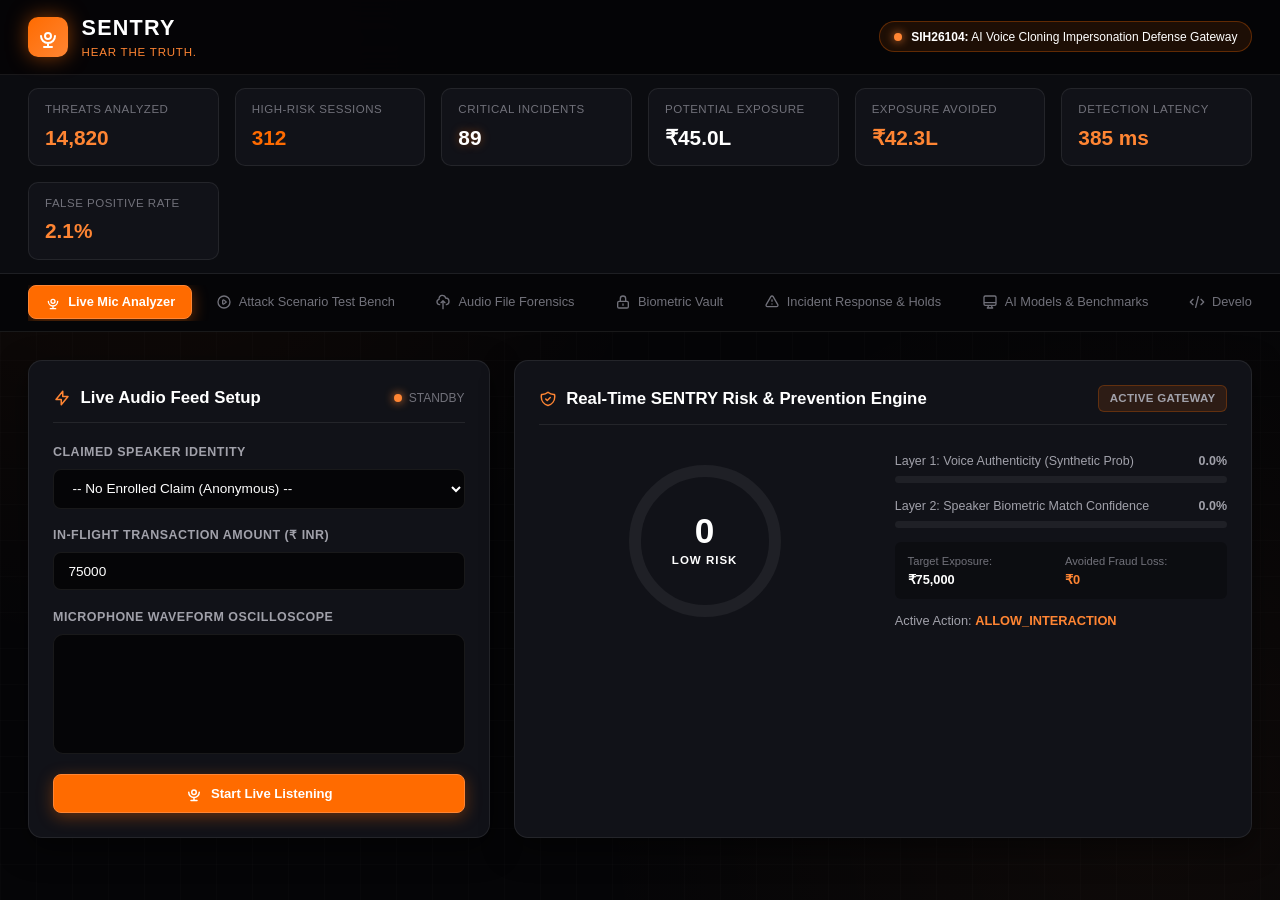
==== commit 4d5c49d0: "feat(deploy): update GitHub Pages live portal with streamlined UI, forensic dossiers, and persistent" ====
--- a/index.html
+++ b/index.html
@@ -11,7 +11,7 @@
   <link rel="preconnect" href="https://fonts.gstatic.com" crossorigin>
   <link href="https://fonts.googleapis.com/css2?family=Inter:wght@400;500;600;700&family=JetBrains+Mono:wght@400;600&family=Outfit:wght@600;700;800;900&display=swap" rel="stylesheet">
 
-  <link rel="stylesheet" href="css/styles.css">
+  <link rel="stylesheet" href="css/styles.css?v=20260903_v3">
 </head>
 <body>
 
@@ -82,17 +82,13 @@
         <svg width="16" height="16" fill="none" stroke="currentColor" viewBox="0 0 24 24"><path stroke-linecap="round" stroke-linejoin="round" stroke-width="2" d="M14.752 11.168l-3.197-2.132A1 1 0 0010 9.87v4.263a1 1 0 001.555.832l3.197-2.132a1 1 0 000-1.664z"/><path stroke-linecap="round" stroke-linejoin="round" stroke-width="2" d="M21 12a9 9 0 11-18 0 9 9 0 0118 0z"/></svg>
         Attack Scenario Test Bench
       </button>
+      <button class="tab-btn" data-tab="tab-forensics">
+        <svg width="16" height="16" fill="none" stroke="currentColor" viewBox="0 0 24 24"><path stroke-linecap="round" stroke-linejoin="round" stroke-width="2" d="M7 16a4 4 0 01-.88-7.903A5 5 0 1115.9 6L16 6a5 5 0 011 9.9M15 13l-3-3m0 0l-3 3m3-3v12"/></svg>
+        Audio File Forensics
+      </button>
       <button class="tab-btn" data-tab="tab-vault">
         <svg width="16" height="16" fill="none" stroke="currentColor" viewBox="0 0 24 24"><path stroke-linecap="round" stroke-linejoin="round" stroke-width="2" d="M12 15v2m-6 4h12a2 2 0 002-2v-6a2 2 0 00-2-2H6a2 2 0 00-2 2v6a2 2 0 002 2zm10-10V7a4 4 0 00-8 0v4h8z"/></svg>
-        Biometric Identity Vault
-      </button>
-      <button class="tab-btn" data-tab="tab-forensics">
-        <svg width="16" height="16" fill="none" stroke="currentColor" viewBox="0 0 24 24"><path stroke-linecap="round" stroke-linejoin="round" stroke-width="2" d="M9 19v-6a2 2 0 00-2-2H5a2 2 0 00-2 2v6a2 2 0 002 2h2a2 2 0 002-2zm0 0V9a2 2 0 012-2h2a2 2 0 012 2v10m-6 0a2 2 0 002 2h2a2 2 0 002-2m0 0V5a2 2 0 012-2h2a2 2 0 012 2v14a2 2 0 01-2 2h-2a2 2 0 01-2-2z"/></svg>
-        Forensics & Explainability Lab
-      </button>
-      <button class="tab-btn" data-tab="tab-roi">
-        <svg width="16" height="16" fill="none" stroke="currentColor" viewBox="0 0 24 24"><path stroke-linecap="round" stroke-linejoin="round" stroke-width="2" d="M12 8c-1.657 0-3 .895-3 2s1.343 2 3 2 3 .895 3 2-1.343 2-3 2m0-8c1.11 0 2.08.402 2.599 1M12 8V7m0 1v8m0 0v1m0-1c-1.11 0-2.08-.402-2.599-1M21 12a9 9 0 11-18 0 9 9 0 0118 0z"/></svg>
-        Enterprise ROI Simulator
+        Biometric Vault
       </button>
       <button class="tab-btn" data-tab="tab-incidents">
         <svg width="16" height="16" fill="none" stroke="currentColor" viewBox="0 0 24 24"><path stroke-linecap="round" stroke-linejoin="round" stroke-width="2" d="M12 9v2m0 4h.01m-6.938 4h13.856c1.54 0 2.502-1.667 1.732-3L13.732 4c-.77-1.333-2.694-1.333-3.464 0L3.34 16c-.77 1.333.192 3 1.732 3z"/></svg>
@@ -103,7 +99,6 @@
         AI Models & Benchmarks
       </button>
       <button class="tab-btn" data-tab="tab-api">
-
         <svg width="16" height="16" fill="none" stroke="currentColor" viewBox="0 0 24 24"><path stroke-linecap="round" stroke-linejoin="round" stroke-width="2" d="M10 20l4-16m4 4l4 4-4 4M6 16l-4-4 4-4"/></svg>
         Developer API
       </button>
@@ -185,7 +180,7 @@
                 </svg>
                 <div class="risk-number-overlay">
                   <div class="score" id="live-gauge-score">0</div>
-                  <div class="tier-label" id="live-gauge-tier" style="color:var(--accent-emerald);">LOW RISK</div>
+                  <div class="tier-label" id="live-gauge-tier" style="color:var(--text-primary);">LOW RISK</div>
                 </div>
               </div>
             </div>
@@ -198,7 +193,7 @@
                   <strong id="live-synth-prob">0.0%</strong>
                 </div>
                 <div class="progress-track">
-                  <div id="live-synth-bar" class="progress-fill" style="width:0%; background:#10b981;"></div>
+                  <div id="live-synth-bar" class="progress-fill" style="width:0%; background:#ff6b00;"></div>
                 </div>
               </div>
 
@@ -208,23 +203,23 @@
                   <strong id="live-spk-match">0.0%</strong>
                 </div>
                 <div class="progress-track">
-                  <div id="live-spk-bar" class="progress-fill" style="width:0%; background:#10b981;"></div>
+                  <div id="live-spk-bar" class="progress-fill" style="width:0%; background:#ff6b00;"></div>
                 </div>
               </div>
 
               <div style="background:rgba(0,0,0,0.3); border-radius:6px; padding:0.6rem 0.8rem; margin-top:0.8rem; display:grid; grid-template-columns:1fr 1fr; gap:0.5rem; font-size:0.8rem;">
                 <div>
                   <span style="color:var(--text-muted); font-size:0.7rem;">Target Exposure:</span>
-                  <strong id="live-exposure-val" style="display:block; color:#e2e8f0;">₹75,000</strong>
+                  <strong id="live-exposure-val" style="display:block; color:#ffffff;">₹75,000</strong>
                 </div>
                 <div>
                   <span style="color:var(--text-muted); font-size:0.7rem;">Avoided Fraud Loss:</span>
-                  <strong id="live-avoided-val" style="display:block; color:var(--accent-emerald);">₹0</strong>
+                  <strong id="live-avoided-val" style="display:block; color:var(--accent-orange-bright);">₹0</strong>
                 </div>
               </div>
 
               <div style="margin-top:0.75rem; font-size:0.8rem; color:var(--text-secondary);">
-                Active Action: <strong id="live-action-text" style="color:var(--accent-cyan);">ALLOW_INTERACTION</strong>
+                Active Action: <strong id="live-action-text" style="color:var(--accent-orange-bright);">ALLOW_INTERACTION</strong>
               </div>
             </div>
 
@@ -264,7 +259,56 @@
       </div>
     </div>
 
-    <!-- ==================== TAB 3: BIOMETRIC VAULT ==================== -->
+    <!-- ==================== TAB 3: AUDIO FILE FORENSICS ==================== -->
+    <div class="tab-panel" id="tab-forensics">
+      <div class="glass-card">
+        <div class="card-header">
+          <div class="card-title">
+            <svg width="20" height="20" fill="none" stroke="currentColor" viewBox="0 0 24 24"><path stroke-linecap="round" stroke-linejoin="round" stroke-width="2" d="M7 16a4 4 0 01-.88-7.903A5 5 0 1115.9 6L16 6a5 5 0 011 9.9M15 13l-3-3m0 0l-3 3m3-3v12"/></svg>
+            Audio File Forensics & Deep Diagnostics
+          </div>
+          <span class="badge badge-low">WAV / MP3 / M4A Supported</span>
+        </div>
+
+        <p style="font-size:0.85rem; color:var(--text-secondary); margin-bottom:1.25rem;">
+          Upload any audio recording to run complete multi-factor forensics: vocoder physical anomalies, acoustic synthetic probability, speaker biometric match, and cryptographic dossier generation.
+        </p>
+
+        <form id="audio-upload-form" class="grid-2">
+          <div>
+            <div class="form-group">
+              <label class="form-label">Audio File</label>
+              <input type="file" id="upload-audio-file" accept="audio/*" class="form-input" required>
+            </div>
+            <div class="form-group">
+              <label class="form-label">Claimed Speaker Profile (Optional)</label>
+              <select id="upload-claimed-speaker" class="form-select">
+                <option value="">-- No Enrolled Claim (Anonymous) --</option>
+              </select>
+            </div>
+          </div>
+          <div>
+            <div class="form-group">
+              <label class="form-label">In-Flight Transaction Exposure (₹ INR)</label>
+              <input type="number" id="upload-tx-amount" class="form-input" placeholder="e.g. 50000" value="0">
+            </div>
+            <div class="form-group">
+              <label class="form-label">Spoken Transcript / Intent (Optional)</label>
+              <input type="text" id="upload-transcript" class="form-input" placeholder="e.g. Please approve the urgent transfer immediately">
+            </div>
+          </div>
+          <div style="grid-column: 1 / -1; margin-top:0.25rem;">
+            <button type="submit" class="btn btn-primary" style="width:100%;">
+              Run 4-Layer Forensic Analysis
+            </button>
+          </div>
+        </form>
+
+        <div id="upload-result-container"></div>
+      </div>
+    </div>
+
+    <!-- ==================== TAB 4: BIOMETRIC VAULT ==================== -->
     <div class="tab-panel" id="tab-vault">
       <div class="glass-card">
         <div class="card-header">
@@ -276,7 +320,7 @@
         </div>
 
         <p style="font-size:0.85rem; color:var(--text-secondary); margin-bottom:1.25rem;">
-          SENTRY stores 256-dimensional unit-hypersphere speaker voiceprints with cryptographic tamper-evident signatures. Raw acoustic recordings are not persistently stored, ensuring privacy-by-design compliance.
+          256-dimensional unit-hypersphere speaker voiceprints with tamper-evident HMAC signatures. Raw audio is never stored.
         </p>
 
         <div style="overflow-x:auto;">
@@ -299,150 +343,6 @@
       </div>
     </div>
 
-    <!-- ==================== TAB 4: FORENSICS & UPLOAD ==================== -->
-    <div class="tab-panel" id="tab-forensics">
-      <div class="glass-card">
-        <div class="card-header">
-          <div class="card-title">
-            <svg width="20" height="20" fill="none" stroke="currentColor" viewBox="0 0 24 24"><path stroke-linecap="round" stroke-linejoin="round" stroke-width="2" d="M7 16a4 4 0 01-.88-7.903A5 5 0 1115.9 6L16 6a5 5 0 011 9.9M15 13l-3-3m0 0l-3 3m3-3v12"/></svg>
-            Upload Audio for Deep Spectro-Temporal Forensics
-          </div>
-          <span class="badge badge-low">WAV / MP3 / M4A Supported</span>
-        </div>
-
-        <form id="audio-upload-form" class="grid-2">
-          <div>
-            <div class="form-group">
-              <label class="form-label">Audio File</label>
-              <input type="file" id="upload-audio-file" accept="audio/*" class="form-input" required>
-            </div>
-            <div class="form-group">
-              <label class="form-label">Claimed Speaker Profile</label>
-              <select id="upload-claimed-speaker" class="form-select">
-                <option value="">-- No Enrolled Claim (Anonymous) --</option>
-              </select>
-            </div>
-          </div>
-          <div>
-            <div class="form-group">
-              <label class="form-label">In-Flight Transaction Exposure (₹ INR)</label>
-              <input type="number" id="upload-tx-amount" class="form-input" placeholder="e.g. 500000" value="0">
-            </div>
-            <div class="form-group">
-              <label class="form-label">Spoken Transcript / Intent (Optional)</label>
-              <textarea id="upload-transcript" class="form-textarea" rows="2" placeholder="e.g. Please approve the urgent transfer immediately"></textarea>
-            </div>
-          </div>
-          <div style="grid-column: 1 / -1;">
-            <button type="submit" class="btn btn-primary" style="width:100%;">
-              Run 4-Layer Forensic Analysis
-            </button>
-          </div>
-        </form>
-
-        <div id="upload-result-container"></div>
-      </div>
-    </div>
-
-    <!-- ==================== TAB 5: ROI SIMULATOR ==================== -->
-    <div class="tab-panel" id="tab-roi">
-      <div class="glass-card">
-        <div class="card-header">
-          <div class="card-title">
-            <svg width="20" height="20" fill="none" stroke="currentColor" viewBox="0 0 24 24"><path stroke-linecap="round" stroke-linejoin="round" stroke-width="2" d="M12 8c-1.657 0-3 .895-3 2s1.343 2 3 2 3 .895 3 2-1.343 2-3 2m0-8c1.11 0 2.08.402 2.599 1M12 8V7m0 1v8m0 0v1m0-1c-1.11 0-2.08-.402-2.599-1M21 12a9 9 0 11-18 0 9 9 0 0118 0z"/></svg>
-            Enterprise Financial Impact & ROI What-If Simulator
-          </div>
-          <span class="badge badge-low">Scenario Modeling Engine</span>
-        </div>
-
-        <p style="font-size:0.85rem; color:var(--text-secondary); margin-bottom:1.5rem;">
-          Estimate economic value created, avoided fraud exposure, and return on investment for Mid-Size Banks, Telecoms, and Fintech Payment Gateways.
-        </p>
-
-        <div class="grid-2">
-          
-          <!-- Interactive Sliders -->
-          <div>
-            <div class="slider-group">
-              <div class="slider-label">
-                <span>Annual Voice / Payment Interactions:</span>
-                <span class="slider-val" id="val-annual-calls">12.0 Million</span>
-              </div>
-              <input type="range" id="roi-annual-calls" class="range-slider" min="1000000" max="50000000" step="1000000" value="12000000">
-            </div>
-
-            <div class="slider-group">
-              <div class="slider-label">
-                <span>Average Transaction Ticket Value:</span>
-                <span class="slider-val" id="val-avg-ticket">₹25,000</span>
-              </div>
-              <input type="range" id="roi-avg-ticket" class="range-slider" min="5000" max="100000" step="5000" value="25000">
-            </div>
-
-            <div class="slider-group">
-              <div class="slider-label">
-                <span>Estimated Fraud Incident Rate:</span>
-                <span class="slider-val" id="val-fraud-rate">0.15%</span>
-              </div>
-              <input type="range" id="roi-fraud-rate" class="range-slider" min="0.02" max="1.00" step="0.01" value="0.15">
-            </div>
-
-            <div class="slider-group">
-              <div class="slider-label">
-                <span>SENTRY Detection & Prevention Lift:</span>
-                <span class="slider-val" id="val-efficacy">65%</span>
-              </div>
-              <input type="range" id="roi-efficacy" class="range-slider" min="30" max="95" step="5" value="65">
-            </div>
-
-            <div class="slider-group">
-              <div class="slider-label">
-                <span>Annual Platform Operating Cost:</span>
-                <span class="slider-val" id="val-cost">₹24 Lakhs</span>
-              </div>
-              <input type="range" id="roi-cost" class="range-slider" min="500000" max="10000000" step="500000" value="2400000">
-            </div>
-          </div>
-
-          <!-- Output Metric Cards -->
-          <div style="display:flex; flex-direction:column; justify-content:space-between; gap:1rem;">
-            <div class="grid-2">
-              <div style="background:rgba(239,68,68,0.1); border:1px solid rgba(239,68,68,0.3); padding:0.85rem; border-radius:8px;">
-                <span style="font-size:0.75rem; color:#fca5a5;">Estimated Loss Before SENTRY</span>
-                <strong id="res-exposure-before" style="font-size:1.4rem; color:#ef4444; display:block; margin-top:0.2rem;">₹4.50 Cr</strong>
-              </div>
-              <div style="background:rgba(16,185,129,0.1); border:1px solid rgba(16,185,129,0.3); padding:0.85rem; border-radius:8px;">
-                <span style="font-size:0.75rem; color:#6ee7b7;">Potential Exposure Avoided</span>
-                <strong id="res-avoided-loss" style="font-size:1.4rem; color:#10b981; display:block; margin-top:0.2rem;">₹2.92 Cr</strong>
-              </div>
-            </div>
-
-            <div class="grid-2">
-              <div style="background:rgba(6,182,212,0.1); border:1px solid rgba(6,182,212,0.3); padding:0.85rem; border-radius:8px;">
-                <span style="font-size:0.75rem; color:#7dd3fc;">Net Annual Financial Savings</span>
-                <strong id="res-net-savings" style="font-size:1.4rem; color:var(--accent-cyan); display:block; margin-top:0.2rem;">₹2.68 Cr</strong>
-              </div>
-              <div style="background:rgba(139,92,246,0.1); border:1px solid rgba(139,92,246,0.3); padding:0.85rem; border-radius:8px;">
-                <span style="font-size:0.75rem; color:#c4b5fd;">Enterprise ROI Multiplier</span>
-                <strong id="res-roi-mult" style="font-size:1.4rem; color:var(--accent-violet); display:block; margin-top:0.2rem;">12.2x</strong>
-              </div>
-            </div>
-
-            <div style="background:rgba(0,0,0,0.3); padding:0.85rem; border-radius:8px; display:flex; justify-content:space-between; align-items:center;">
-              <div>
-                <span style="font-size:0.75rem; color:var(--text-muted);">Platform Break-Even Period:</span>
-                <strong id="res-breakeven" style="color:#e2e8f0; margin-left:0.5rem;">1.0 Months</strong>
-              </div>
-              <div style="font-size:0.75rem; color:var(--text-muted);">
-                Residual Exposure: <strong id="res-residual-exposure" style="color:#fbbf24;">₹1.58 Cr</strong>
-              </div>
-            </div>
-          </div>
-
-        </div>
-      </div>
-    </div>
-
     <!-- ==================== TAB 6: INCIDENT RESPONSE & HOLDS ==================== -->
     <div class="tab-panel" id="tab-incidents">
       <div class="glass-card" style="margin-bottom:1.5rem;">
@@ -473,6 +373,36 @@
         </div>
       </div>
 
+      <!-- Forensic Incident Dossiers -->
+      <div class="glass-card" style="margin-bottom:1.5rem;">
+        <div class="card-header">
+          <div class="card-title">
+            <svg width="20" height="20" fill="none" stroke="currentColor" viewBox="0 0 24 24"><path stroke-linecap="round" stroke-linejoin="round" stroke-width="2" d="M9 12h6m-6 4h6m2 5H7a2 2 0 01-2-2V5a2 2 0 012-2h5.586a1 1 0 01.707.293l5.414 5.414a1 1 0 01.293.707V19a2 2 0 01-2 2z"/></svg>
+            Cryptographically Signed Forensic Incident Dossiers (HMAC-SHA256)
+          </div>
+          <span class="badge badge-high">Tamper-Evident Evidence Store</span>
+        </div>
+
+        <div style="overflow-x:auto;">
+          <table class="data-table">
+            <thead>
+              <tr>
+                <th>Incident ID</th>
+                <th>Timestamp (UTC)</th>
+                <th>Claimed Caller</th>
+                <th>Exposure</th>
+                <th>Risk Score & Tier</th>
+                <th>Voice Classification</th>
+                <th>Forensic Dossier</th>
+              </tr>
+            </thead>
+            <tbody id="incident-dossiers-body">
+              <tr><td colspan="7" style="text-align:center; padding:1.5rem;">Loading incident dossiers...</td></tr>
+            </tbody>
+          </table>
+        </div>
+      </div>
+
       <!-- Real-Time SOC Cyber Audit Stream -->
       <div class="glass-card">
         <div class="card-header">
@@ -545,7 +475,7 @@
 
       </div>
 
-      <!-- Multilingual Intent Tester & Foundation Model Hub -->
+      <!-- Multilingual Intent Tester & Edge Pipeline Specs -->
       <div class="grid-2">
         
         <!-- Multilingual Hindi / Hinglish Intent Tester -->
@@ -567,17 +497,32 @@
           <div id="ml-test-result" style="margin-top:1rem;"></div>
         </div>
 
-        <!-- Hugging Face Foundation Model Hub -->
+        <!-- SENTRY Multi-Layer Spec Summary -->
         <div class="glass-card">
           <div class="card-header">
             <div class="card-title">
-              <svg width="20" height="20" fill="none" stroke="currentColor" viewBox="0 0 24 24"><path stroke-linecap="round" stroke-linejoin="round" stroke-width="2" d="M19 11H5m14 0a2 2 0 012 2v6a2 2 0 01-2 2H5a2 2 0 01-2-2v-6a2 2 0 012-2m14 0V9a2 2 0 00-2-2M5 11V9a2 2 0 012-2m0 0V5a2 2 0 012-2h6a2 2 0 012 2v2M7 7h10"/></svg>
-              Hugging Face Foundation Models Hub
-            </div>
-            <span class="badge badge-low">Hugging Face Hub Integrated</span>
-          </div>
-          <div id="foundation-models-list" style="display:flex; flex-direction:column; gap:0.6rem;">
-            <p style="font-size:0.8rem; color:var(--text-muted);">Loading speech models...</p>
+              <svg width="20" height="20" fill="none" stroke="currentColor" viewBox="0 0 24 24"><path stroke-linecap="round" stroke-linejoin="round" stroke-width="2" d="M9 12l2 2 4-4m5.618-4.016A11.955 11.955 0 0112 2.944a11.955 11.955 0 01-8.618 3.04A12.02 12.02 0 003 9c0 5.591 3.824 10.29 9 11.622 5.176-1.332 9-6.03 9-11.622 0-1.042-.133-2.052-.382-3.016z"/></svg>
+              SENTRY Edge Intelligence Pipeline
+            </div>
+            <span class="badge badge-low">Sub-15ms Target</span>
+          </div>
+          <div style="display:flex; flex-direction:column; gap:0.6rem; font-size:0.8rem;">
+            <div style="background:rgba(0,0,0,0.3); padding:0.6rem 0.8rem; border-radius:6px;">
+              <strong style="color:var(--accent-orange-bright);">Layer 1: Dual-Branch ResNet + LFCC</strong>
+              <p style="color:var(--text-muted); font-size:0.75rem;">Detects vocoder phase inconsistencies and synthetic high-frequency cutoff in ~14ms.</p>
+            </div>
+            <div style="background:rgba(0,0,0,0.3); padding:0.6rem 0.8rem; border-radius:6px;">
+              <strong style="color:var(--accent-orange-bright);">Layer 2: ECAPA-TDNN Biometric Verification</strong>
+              <p style="color:var(--text-muted); font-size:0.75rem;">Extracts 256-D speaker embeddings; verifies against enrolled HMAC vault.</p>
+            </div>
+            <div style="background:rgba(0,0,0,0.3); padding:0.6rem 0.8rem; border-radius:6px;">
+              <strong style="color:var(--accent-orange-bright);">Layer 3: Linguistic Coercion & Social Engineering NLP</strong>
+              <p style="color:var(--text-muted); font-size:0.75rem;">Identifies digital arrest, emergency escrow, and urgent wire transfer coercion cues.</p>
+            </div>
+            <div style="background:rgba(0,0,0,0.3); padding:0.6rem 0.8rem; border-radius:6px;">
+              <strong style="color:var(--accent-orange-bright);">Layer 4: Automated Circuit Breaker Gateway</strong>
+              <p style="color:var(--text-muted); font-size:0.75rem;">Calculates transaction loss exposure and triggers holds or step-up authentication.</p>
+            </div>
           </div>
         </div>
 
@@ -630,7 +575,7 @@
 
         <h4 style="font-size:0.9rem; color:var(--accent-cyan); margin:1.25rem 0 0.5rem;">3. Interactive OpenAPI Documentation</h4>
         <p style="font-size:0.85rem; color:var(--text-secondary);">
-          Access the interactive Swagger UI at <a href="/docs" target="_blank" style="color:var(--accent-cyan); text-decoration:underline;">http://localhost:8000/docs</a>.
+          Access the interactive Swagger UI at <a href="/docs" target="_blank" style="color:var(--accent-cyan); text-decoration:underline;">/docs</a>.
         </p>
       </div>
     </div>
@@ -638,9 +583,9 @@
   </main>
 
   <!-- Scripts -->
-  <script src="js/charts.js"></script>
-  <script src="js/audio_streamer.js"></script>
-  <script src="js/scenarios.js"></script>
-  <script src="js/app.js"></script>
+  <script src="js/charts.js?v=20260903_v5"></script>
+  <script src="js/audio_streamer.js?v=20260903_v5"></script>
+  <script src="js/scenarios.js?v=20260903_v5"></script>
+  <script src="js/app.js?v=20260903_v5"></script>
 </body>
 </html>
--- a/css/styles.css
+++ b/css/styles.css
@@ -1,22 +1,32 @@
-/* SENTRY - Cyber-Defense Glassmorphism Design System */
+/* SENTRY — Pitch Black & Neon Orange Theme */
+
 :root {
-  --bg-primary: #070b14;
-  --bg-secondary: #0d1527;
-  --bg-card: rgba(17, 28, 56, 0.7);
-  --bg-card-hover: rgba(23, 38, 75, 0.85);
-  --border-color: rgba(56, 189, 248, 0.15);
-  --border-glow: rgba(6, 182, 212, 0.4);
+  /* MAIN THEME: PITCH BLACK (Majorly Dark Surfaces) */
+  --bg-primary: #050507;
+  --bg-secondary: #0b0c10;
+  --bg-card: #111218;
+  --bg-card-hover: #171822;
+  --border-color: rgba(255, 255, 255, 0.08);
+  --border-glow: rgba(255, 107, 0, 0.4);
   
-  --text-primary: #f8fafc;
-  --text-secondary: #94a3b8;
-  --text-muted: #64748b;
+  /* TYPOGRAPHY: CRISP WHITE & ZINC */
+  --text-primary: #ffffff;
+  --text-secondary: #a1a1aa;
+  --text-muted: #71717a;
   
-  --accent-cyan: #06b6d4;
-  --accent-blue: #3b82f6;
-  --accent-violet: #8b5cf6;
-  --accent-emerald: #10b981;
-  --accent-amber: #f59e0b;
-  --accent-crimson: #ef4444;
+  /* ACCENT: NEON ORANGE */
+  --accent-orange: #ff6b00;
+  --accent-orange-bright: #ff8533;
+  --accent-orange-subtle: rgba(255, 107, 0, 0.12);
+  --accent-orange-glow: rgba(255, 107, 0, 0.45);
+  
+  /* Universal Color Aliases mapped to Neon Orange & Crisp White */
+  --accent-cyan: #ff8533;
+  --accent-blue: #ff6b00;
+  --accent-violet: #ff8533;
+  --accent-emerald: #ff8533;
+  --accent-amber: #ff6b00;
+  --accent-crimson: #ff6b00;
 
   --font-sans: 'Inter', -apple-system, BlinkMacSystemFont, 'Segoe UI', Roboto, sans-serif;
   --font-mono: 'JetBrains Mono', 'Fira Code', monospace;
@@ -32,11 +42,11 @@
 body {
   background-color: var(--bg-primary);
   background-image: 
-    radial-gradient(circle at 15% 15%, rgba(6, 182, 212, 0.08) 0%, transparent 40%),
-    radial-gradient(circle at 85% 85%, rgba(139, 92, 246, 0.08) 0%, transparent 40%),
-    linear-gradient(rgba(255, 255, 255, 0.015) 1px, transparent 1px),
-    linear-gradient(90deg, rgba(255, 255, 255, 0.015) 1px, transparent 1px);
-  background-size: 100% 100%, 100% 100%, 32px 32px, 32px 32px;
+    radial-gradient(circle at 10% 10%, rgba(255, 107, 0, 0.06) 0%, transparent 40%),
+    radial-gradient(circle at 90% 90%, rgba(255, 133, 51, 0.04) 0%, transparent 40%),
+    linear-gradient(rgba(255, 255, 255, 0.012) 1px, transparent 1px),
+    linear-gradient(90deg, rgba(255, 255, 255, 0.012) 1px, transparent 1px);
+  background-size: 100% 100%, 100% 100%, 36px 36px, 36px 36px;
   color: var(--text-primary);
   font-family: var(--font-sans);
   line-height: 1.5;
@@ -46,33 +56,34 @@
 
 /* Scrollbar */
 ::-webkit-scrollbar {
-  width: 8px;
-  height: 8px;
+  width: 6px;
+  height: 6px;
 }
 ::-webkit-scrollbar-track {
   background: var(--bg-primary);
 }
 ::-webkit-scrollbar-thumb {
-  background: rgba(148, 163, 184, 0.2);
+  background: rgba(255, 255, 255, 0.12);
   border-radius: 4px;
 }
 ::-webkit-scrollbar-thumb:hover {
-  background: var(--accent-cyan);
+  background: var(--accent-orange-bright);
 }
 
 /* App Header */
 .app-header {
-  background: rgba(7, 11, 20, 0.85);
-  backdrop-filter: blur(16px);
+  background: rgba(5, 5, 7, 0.92);
+  backdrop-filter: blur(20px);
+  -webkit-backdrop-filter: blur(20px);
   border-bottom: 1px solid var(--border-color);
   position: sticky;
   top: 0;
   z-index: 100;
-  padding: 0.75rem 1.5rem;
+  padding: 0.75rem 1.75rem;
 }
 
 .header-container {
-  max-width: 1600px;
+  max-width: 1680px;
   margin: 0 auto;
   display: flex;
   justify-content: space-between;
@@ -83,79 +94,78 @@
 .brand-section {
   display: flex;
   align-items: center;
-  gap: 1rem;
+  gap: 0.85rem;
 }
 
 .brand-logo {
-  width: 42px;
-  height: 42px;
-  background: linear-gradient(135deg, var(--accent-cyan), var(--accent-violet));
+  width: 40px;
+  height: 40px;
+  background: linear-gradient(135deg, #ff6b00, #ff8533);
   border-radius: 10px;
   display: flex;
   align-items: center;
   justify-content: center;
-  box-shadow: 0 0 20px rgba(6, 182, 212, 0.5);
+  box-shadow: 0 0 20px rgba(255, 107, 0, 0.5);
 }
 
 .brand-logo svg {
-  width: 26px;
-  height: 26px;
-  color: #fff;
+  width: 24px;
+  height: 24px;
+  color: #ffffff;
 }
 
 .brand-title h1 {
   font-family: var(--font-display);
-  font-size: 1.4rem;
+  font-size: 1.35rem;
   font-weight: 800;
-  letter-spacing: 1.5px;
-  background: linear-gradient(90deg, #38bdf8, #818cf8);
-  -webkit-background-clip: text;
-  -webkit-text-fill-color: transparent;
+  letter-spacing: 1.2px;
+  color: #ffffff;
 }
 
 .brand-title p {
+  font-size: 0.72rem;
+  color: var(--accent-orange-bright);
+  font-style: normal;
+  letter-spacing: 0.8px;
+  text-transform: uppercase;
+}
+
+.ps-badge {
+  background: rgba(255, 107, 0, 0.1);
+  border: 1px solid rgba(255, 107, 0, 0.3);
+  padding: 0.35rem 0.85rem;
+  border-radius: 20px;
   font-size: 0.75rem;
-  color: var(--accent-cyan);
-  font-style: italic;
-  letter-spacing: 0.5px;
-}
-
-.ps-badge {
-  background: rgba(6, 182, 212, 0.1);
-  border: 1px solid rgba(6, 182, 212, 0.3);
-  padding: 0.35rem 0.75rem;
-  border-radius: 6px;
-  font-size: 0.75rem;
-  color: #7dd3fc;
-  display: flex;
-  align-items: center;
-  gap: 0.5rem;
+  color: #ffffff;
+  display: flex;
+  align-items: center;
+  gap: 0.6rem;
 }
 
 .pulse-dot {
   width: 8px;
   height: 8px;
-  background-color: var(--accent-emerald);
+  background-color: var(--accent-orange-bright);
   border-radius: 50%;
-  box-shadow: 0 0 8px var(--accent-emerald);
-  animation: pulse 1.8s infinite;
+  box-shadow: 0 0 10px var(--accent-orange-bright);
+  animation: pulse 2s infinite;
 }
 
 @keyframes pulse {
-  0% { transform: scale(0.95); opacity: 0.8; }
-  50% { transform: scale(1.25); opacity: 1; box-shadow: 0 0 12px var(--accent-emerald); }
-  100% { transform: scale(0.95); opacity: 0.8; }
+  0% { transform: scale(0.95); opacity: 0.7; }
+  50% { transform: scale(1.3); opacity: 1; box-shadow: 0 0 14px var(--accent-orange-bright); }
+  100% { transform: scale(0.95); opacity: 0.7; }
 }
 
 /* Executive KPI Bar */
 .kpi-bar {
-  background: rgba(13, 21, 39, 0.6);
+  background: var(--bg-secondary);
   border-bottom: 1px solid var(--border-color);
-  padding: 0.6rem 1.5rem;
+  padding: 0.85rem 1.75rem;
 }
 
 .kpi-container {
-  max-width: 1600px;
+  max-width: 1680px;
   margin: 0 auto;
   display: grid;
   grid-template-columns: repeat(auto-fit, minmax(180px, 1fr));
@@ -165,80 +175,104 @@
 .kpi-card {
   background: var(--bg-card);
   border: 1px solid var(--border-color);
-  border-radius: 8px;
-  padding: 0.5rem 0.85rem;
+  border-radius: 10px;
+  padding: 0.75rem 1rem;
   display: flex;
   flex-direction: column;
+  transition: all 0.2s ease;
+}
+
+.kpi-card:hover {
+  border-color: var(--border-glow);
+  transform: translateY(-2px);
 }
 
 .kpi-label {
-  font-size: 0.7rem;
+  font-size: 0.72rem;
   color: var(--text-muted);
   text-transform: uppercase;
   letter-spacing: 0.5px;
+  margin-bottom: 0.2rem;
 }
 
 .kpi-value {
   font-family: var(--font-display);
-  font-size: 1.15rem;
+  font-size: 1.3rem;
   font-weight: 700;
-  color: var(--text-primary);
-  margin-top: 0.1rem;
-}
-
-.kpi-value.cyan { color: var(--accent-cyan); }
-.kpi-value.amber { color: var(--accent-amber); }
-.kpi-value.crimson { color: var(--accent-crimson); }
-.kpi-value.emerald { color: var(--accent-emerald); }
-
-/* Navigation Tabs */
+  color: #ffffff;
+}
+
+.kpi-value.cyan {
+  color: var(--accent-orange-bright);
+}
+
+.kpi-value.amber {
+  color: var(--accent-orange);
+}
+
+.kpi-value.crimson {
+  color: #ffffff;
+  text-shadow: 0 0 10px rgba(255, 107, 0, 0.4);
+}
+
+.kpi-value.emerald {
+  color: var(--accent-orange-bright);
+}
+
+/* Navigation Tabs Bar */
 .nav-tabs {
-  background: rgba(13, 21, 39, 0.85);
+  background: var(--bg-primary);
   border-bottom: 1px solid var(--border-color);
-  padding: 0 1.5rem;
+  padding: 0.65rem 1.75rem;
+  position: sticky;
+  top: 57px;
+  z-index: 90;
 }
 
 .tabs-container {
-  max-width: 1600px;
+  max-width: 1680px;
   margin: 0 auto;
   display: flex;
-  gap: 0.5rem;
+  gap: 0.4rem;
   overflow-x: auto;
+  padding-bottom: 2px;
 }
 
 .tab-btn {
   background: transparent;
-  border: none;
-  border-bottom: 2px solid transparent;
-  color: var(--text-secondary);
-  padding: 0.85rem 1.2rem;
+  border: 1px solid transparent;
+  color: var(--text-muted);
+  padding: 0.5rem 1rem;
+  border-radius: 8px;
   font-family: var(--font-sans);
-  font-size: 0.85rem;
-  font-weight: 600;
+  font-size: 0.8rem;
+  font-weight: 500;
   cursor: pointer;
   display: flex;
   align-items: center;
-  gap: 0.5rem;
+  gap: 0.45rem;
   white-space: nowrap;
   transition: all 0.2s ease;
 }
 
 .tab-btn:hover {
   color: var(--text-primary);
-  background: rgba(255, 255, 255, 0.02);
+  background: rgba(255, 255, 255, 0.04);
 }
 
 .tab-btn.active {
-  color: var(--accent-cyan);
-  border-bottom-color: var(--accent-cyan);
-  background: rgba(6, 182, 212, 0.05);
-}
-
-/* Main Content Area */
+  background: var(--accent-orange);
+  color: #ffffff;
+  border-color: var(--accent-orange-bright);
+  font-weight: 600;
+  box-shadow: 0 4px 16px rgba(255, 107, 0, 0.4);
+}
+
+/* Main Layout Wrappers */
 .main-wrapper {
-  max-width: 1600px;
-  margin: 1.5rem auto;
-  padding: 0 1.5rem;
+  max-width: 1680px;
+  margin: 0 auto;
+  padding: 1.75rem;
 }
 
 .tab-panel {
@@ -251,11 +285,23 @@
 }
 
 @keyframes fadeIn {
-  from { opacity: 0; transform: translateY(6px); }
+  from { opacity: 0; transform: translateY(4px); }
   to { opacity: 1; transform: translateY(0); }
 }
 
-/* Glass Cards & Layout */
+/* Grid Framework */
+.grid-1-2 {
+  display: grid;
+  grid-template-columns: 1fr 1.6fr;
+  gap: 1.5rem;
+}
+
+.grid-2-1 {
+  display: grid;
+  grid-template-columns: 1.6fr 1fr;
+  gap: 1.5rem;
+}
+
 .grid-2 {
   display: grid;
   grid-template-columns: 1fr 1fr;
@@ -268,114 +314,103 @@
   gap: 1.5rem;
 }
 
-.grid-1-2 {
-  display: grid;
-  grid-template-columns: 1fr 1.8fr;
-  gap: 1.5rem;
-}
-
-.grid-2-1 {
-  display: grid;
-  grid-template-columns: 1.8fr 1fr;
-  gap: 1.5rem;
-}
-
-@media (max-width: 1100px) {
-  .grid-2, .grid-3, .grid-1-2, .grid-2-1 {
+@media (max-width: 1024px) {
+  .grid-1-2, .grid-2-1, .grid-2, .grid-3 {
     grid-template-columns: 1fr;
   }
 }
 
+/* Cards */
 .glass-card {
   background: var(--bg-card);
-  backdrop-filter: blur(12px);
   border: 1px solid var(--border-color);
-  border-radius: 12px;
-  padding: 1.25rem;
+  border-radius: 14px;
+  padding: 1.5rem;
   position: relative;
-  box-shadow: 0 8px 32px rgba(0, 0, 0, 0.35);
-  transition: border-color 0.2s ease, box-shadow 0.2s ease;
+  transition: all 0.25s ease;
+  box-shadow: 0 10px 30px rgba(0, 0, 0, 0.5);
 }
 
 .glass-card:hover {
-  border-color: var(--border-glow);
+  border-color: rgba(255, 107, 0, 0.35);
 }
 
 .card-header {
   display: flex;
   justify-content: space-between;
   align-items: center;
-  margin-bottom: 1rem;
-  padding-bottom: 0.6rem;
-  border-bottom: 1px solid rgba(255, 255, 255, 0.05);
+  margin-bottom: 1.25rem;
+  padding-bottom: 0.75rem;
+  border-bottom: 1px solid var(--border-color);
 }
 
 .card-title {
   font-family: var(--font-display);
   font-size: 1.05rem;
   font-weight: 700;
+  color: #ffffff;
   display: flex;
   align-items: center;
   gap: 0.6rem;
-  color: #e2e8f0;
 }
 
 .card-title svg {
-  color: var(--accent-cyan);
+  color: var(--accent-orange-bright);
 }
 
 /* Buttons */
 .btn {
-  background: var(--bg-secondary);
+  display: inline-flex;
+  align-items: center;
+  justify-content: center;
+  gap: 0.5rem;
+  padding: 0.6rem 1.15rem;
+  border-radius: 8px;
+  font-family: var(--font-sans);
+  font-size: 0.82rem;
+  font-weight: 600;
+  cursor: pointer;
+  transition: all 0.2s ease;
+}
+
+.btn-primary {
+  background: var(--accent-orange);
+  border: 1px solid var(--accent-orange-bright);
+  color: #ffffff;
+  box-shadow: 0 4px 16px rgba(255, 107, 0, 0.35);
+}
+
+.btn-primary:hover {
+  background: var(--accent-orange-bright);
+  box-shadow: 0 6px 22px rgba(255, 107, 0, 0.55);
+  transform: translateY(-1px);
+}
+
+.btn-secondary {
+  background: rgba(255, 255, 255, 0.05);
   border: 1px solid var(--border-color);
   color: var(--text-primary);
-  padding: 0.6rem 1.2rem;
-  border-radius: 8px;
-  font-size: 0.85rem;
-  font-weight: 600;
-  cursor: pointer;
-  display: inline-flex;
-  align-items: center;
-  justify-content: center;
-  gap: 0.5rem;
-  transition: all 0.2s ease;
-}
-
-.btn:hover {
-  background: rgba(255, 255, 255, 0.08);
-  border-color: var(--accent-cyan);
-}
-
-.btn-primary {
-  background: linear-gradient(135deg, #0284c7, #06b6d4);
-  border: none;
-  color: #fff;
-  box-shadow: 0 0 15px rgba(6, 182, 212, 0.4);
-}
-
-.btn-primary:hover {
-  background: linear-gradient(135deg, #0369a1, #0891b2);
-  box-shadow: 0 0 22px rgba(6, 182, 212, 0.6);
-  transform: translateY(-1px);
+}
+
+.btn-secondary:hover {
+  background: rgba(255, 255, 255, 0.09);
+  border-color: rgba(255, 255, 255, 0.2);
 }
 
 .btn-danger {
-  background: linear-gradient(135deg, #dc2626, #ef4444);
-  border: none;
-  color: #fff;
-  box-shadow: 0 0 15px rgba(239, 68, 68, 0.4);
+  background: rgba(255, 107, 0, 0.2);
+  border: 1px solid var(--accent-orange);
+  color: #ffffff;
 }
 
 .btn-danger:hover {
-  background: linear-gradient(135deg, #b91c1c, #dc2626);
-  box-shadow: 0 0 22px rgba(239, 68, 68, 0.6);
+  background: var(--accent-orange);
 }
 
 .btn-success {
-  background: linear-gradient(135deg, #059669, #10b981);
-  border: none;
-  color: #fff;
-  box-shadow: 0 0 15px rgba(16, 185, 129, 0.4);
+  background: var(--accent-orange);
+  border: 1px solid var(--accent-orange-bright);
+  color: #ffffff;
 }
 
 .btn-sm {
@@ -385,40 +420,42 @@
 
 /* Forms & Inputs */
 .form-group {
-  margin-bottom: 1rem;
+  margin-bottom: 1.1rem;
 }
 
 .form-label {
   display: block;
-  font-size: 0.8rem;
+  font-size: 0.78rem;
   font-weight: 600;
   color: var(--text-secondary);
-  margin-bottom: 0.4rem;
+  margin-bottom: 0.45rem;
+  text-transform: uppercase;
+  letter-spacing: 0.5px;
 }
 
 .form-input, .form-select, .form-textarea {
   width: 100%;
-  background: rgba(7, 11, 20, 0.8);
+  background: #050507;
   border: 1px solid var(--border-color);
   border-radius: 8px;
   padding: 0.65rem 0.9rem;
   color: var(--text-primary);
   font-family: var(--font-sans);
   font-size: 0.85rem;
-  transition: border-color 0.2s ease;
+  transition: all 0.2s ease;
 }
 
 .form-input:focus, .form-select:focus, .form-textarea:focus {
   outline: none;
-  border-color: var(--accent-cyan);
-  box-shadow: 0 0 10px rgba(6, 182, 212, 0.2);
+  border-color: var(--accent-orange);
+  box-shadow: 0 0 12px rgba(255, 107, 0, 0.3);
 }
 
 /* Audio Visualizers */
 .visualizer-box {
-  background: rgba(4, 7, 14, 0.85);
-  border: 1px solid rgba(56, 189, 248, 0.2);
-  border-radius: 8px;
+  background: #050507;
+  border: 1px solid var(--border-color);
+  border-radius: 10px;
   height: 120px;
   position: relative;
   overflow: hidden;
@@ -456,13 +493,14 @@
 
 .risk-circle-bg {
   fill: none;
-  stroke: rgba(255, 255, 255, 0.08);
+  stroke: rgba(255, 255, 255, 0.06);
   stroke-width: 12;
 }
 
 .risk-circle-val {
   fill: none;
   stroke-width: 12;
+  stroke: var(--accent-orange-bright);
   stroke-linecap: round;
   stroke-dasharray: 440;
   stroke-dashoffset: 440;
@@ -479,14 +517,16 @@
   font-size: 2.2rem;
   font-weight: 800;
   line-height: 1;
+  color: #ffffff;
 }
 
 .risk-number-overlay .tier-label {
-  font-size: 0.75rem;
+  font-size: 0.72rem;
   font-weight: 700;
   letter-spacing: 1px;
-  margin-top: 0.2rem;
+  margin-top: 0.25rem;
   text-transform: uppercase;
+  color: var(--text-secondary);
 }
 
 /* Badges & Tags */
@@ -495,48 +535,28 @@
   align-items: center;
   gap: 0.35rem;
   padding: 0.25rem 0.65rem;
-  border-radius: 4px;
-  font-size: 0.75rem;
+  border-radius: 6px;
+  font-size: 0.72rem;
   font-weight: 600;
   letter-spacing: 0.3px;
 }
 
-.badge-low { background: rgba(16, 185, 129, 0.15); color: #34d399; border: 1px solid rgba(16, 185, 129, 0.3); }
-.badge-moderate { background: rgba(245, 158, 11, 0.15); color: #fbbf24; border: 1px solid rgba(245, 158, 11, 0.3); }
-.badge-high { background: rgba(249, 115, 22, 0.15); color: #fb923c; border: 1px solid rgba(249, 115, 22, 0.3); }
-.badge-critical { background: rgba(239, 68, 68, 0.2); color: #f87171; border: 1px solid rgba(239, 68, 68, 0.4); animation: glowCritical 1.5s infinite alternate; }
-
-@keyframes glowCritical {
-  from { box-shadow: 0 0 4px rgba(239, 68, 68, 0.3); }
-  to { box-shadow: 0 0 14px rgba(239, 68, 68, 0.7); }
-}
+.badge-low { background: rgba(255, 107, 0, 0.12); color: var(--text-secondary); border: 1px solid rgba(255, 107, 0, 0.25); }
+.badge-moderate { background: rgba(255, 107, 0, 0.22); color: #ffffff; border: 1px solid var(--accent-orange); }
+.badge-high { background: rgba(255, 107, 0, 0.35); color: #ffffff; border: 1px solid var(--accent-orange-bright); }
+.badge-critical { background: var(--accent-orange); color: #ffffff; border: 1px solid var(--accent-orange-bright); box-shadow: 0 0 14px rgba(255, 107, 0, 0.6); }
 
 /* Alert Notification Banner */
 .prevention-banner {
-  border-radius: 8px;
+  border-radius: 10px;
   padding: 1rem;
   margin-bottom: 1.25rem;
   display: flex;
   align-items: center;
   gap: 1rem;
-}
-
-.prevention-banner.CRITICAL {
-  background: rgba(239, 68, 68, 0.15);
-  border: 1px solid var(--accent-crimson);
-  color: #fca5a5;
-}
-
-.prevention-banner.HIGH {
-  background: rgba(249, 115, 22, 0.15);
-  border: 1px solid #f97316;
-  color: #fdba74;
-}
-
-.prevention-banner.WARNING {
-  background: rgba(245, 158, 11, 0.15);
-  border: 1px solid var(--accent-amber);
-  color: #fde68a;
+  background: rgba(255, 107, 0, 0.15);
+  border: 1px solid var(--accent-orange);
+  color: #ffffff;
 }
 
 /* Metric Progress Bar */
@@ -547,36 +567,37 @@
 .metric-header {
   display: flex;
   justify-content: space-between;
-  font-size: 0.8rem;
-  margin-bottom: 0.3rem;
+  font-size: 0.78rem;
+  margin-bottom: 0.35rem;
   color: var(--text-secondary);
 }
 
 .progress-track {
   background: rgba(255, 255, 255, 0.06);
   border-radius: 4px;
-  height: 8px;
+  height: 7px;
   overflow: hidden;
 }
 
 .progress-fill {
   height: 100%;
   border-radius: 4px;
+  background: var(--accent-orange-bright);
   transition: width 0.5s ease;
 }
 
 /* Scenario Cards */
 .scenario-grid {
   display: grid;
-  grid-template-columns: repeat(auto-fit, minmax(320px, 1fr));
+  grid-template-columns: repeat(auto-fit, minmax(300px, 1fr));
   gap: 1.25rem;
 }
 
 .scenario-card {
   background: var(--bg-card);
   border: 1px solid var(--border-color);
-  border-radius: 10px;
-  padding: 1.1rem;
+  border-radius: 12px;
+  padding: 1.2rem;
   cursor: pointer;
   transition: all 0.2s ease;
   position: relative;
@@ -587,19 +608,20 @@
 
 .scenario-card:hover {
   transform: translateY(-3px);
-  border-color: var(--accent-cyan);
-  box-shadow: 0 8px 24px rgba(6, 182, 212, 0.2);
+  border-color: var(--accent-orange);
+  box-shadow: 0 8px 24px rgba(255, 107, 0, 0.25);
 }
 
 .scenario-card.active {
-  border-color: var(--accent-cyan);
-  background: rgba(6, 182, 212, 0.08);
+  border-color: var(--accent-orange-bright);
+  background: rgba(255, 107, 0, 0.12);
 }
 
 .scenario-card h3 {
   font-family: var(--font-display);
   font-size: 1rem;
   margin-bottom: 0.4rem;
+  color: #ffffff;
 }
 
 .scenario-card p {
@@ -613,7 +635,7 @@
 .data-table {
   width: 100%;
   border-collapse: collapse;
-  font-size: 0.85rem;
+  font-size: 0.82rem;
 }
 
 .data-table th {
@@ -622,7 +644,7 @@
   text-align: left;
   padding: 0.75rem 1rem;
   border-bottom: 1px solid var(--border-color);
-  font-size: 0.75rem;
+  font-size: 0.72rem;
   text-transform: uppercase;
   letter-spacing: 0.5px;
 }
@@ -634,19 +656,19 @@
 }
 
 .data-table tr:hover td {
-  background: rgba(255, 255, 255, 0.02);
-  color: var(--text-primary);
+  background: rgba(255, 255, 255, 0.03);
+  color: #ffffff;
 }
 
 /* Code Snippet Box */
 .code-box {
-  background: #04070e;
+  background: #050507;
   border: 1px solid var(--border-color);
-  border-radius: 8px;
-  padding: 1rem;
+  border-radius: 10px;
+  padding: 1.1rem;
   font-family: var(--font-mono);
   font-size: 0.8rem;
-  color: #38bdf8;
+  color: var(--accent-orange-bright);
   overflow-x: auto;
   white-space: pre;
 }
@@ -659,14 +681,14 @@
 .slider-label {
   display: flex;
   justify-content: space-between;
-  font-size: 0.85rem;
+  font-size: 0.82rem;
   margin-bottom: 0.4rem;
   color: var(--text-secondary);
 }
 
 .slider-val {
   font-weight: 700;
-  color: var(--accent-cyan);
+  color: #ffffff;
 }
 
 .range-slider {
@@ -674,7 +696,7 @@
   width: 100%;
   height: 6px;
   border-radius: 3px;
-  background: rgba(255, 255, 255, 0.1);
+  background: rgba(255, 255, 255, 0.08);
   outline: none;
 }
 
@@ -683,7 +705,7 @@
   width: 18px;
   height: 18px;
   border-radius: 50%;
-  background: var(--accent-cyan);
+  background: var(--accent-orange);
   cursor: pointer;
-  box-shadow: 0 0 10px var(--accent-cyan);
-}
+  box-shadow: 0 0 12px var(--accent-orange);
+}
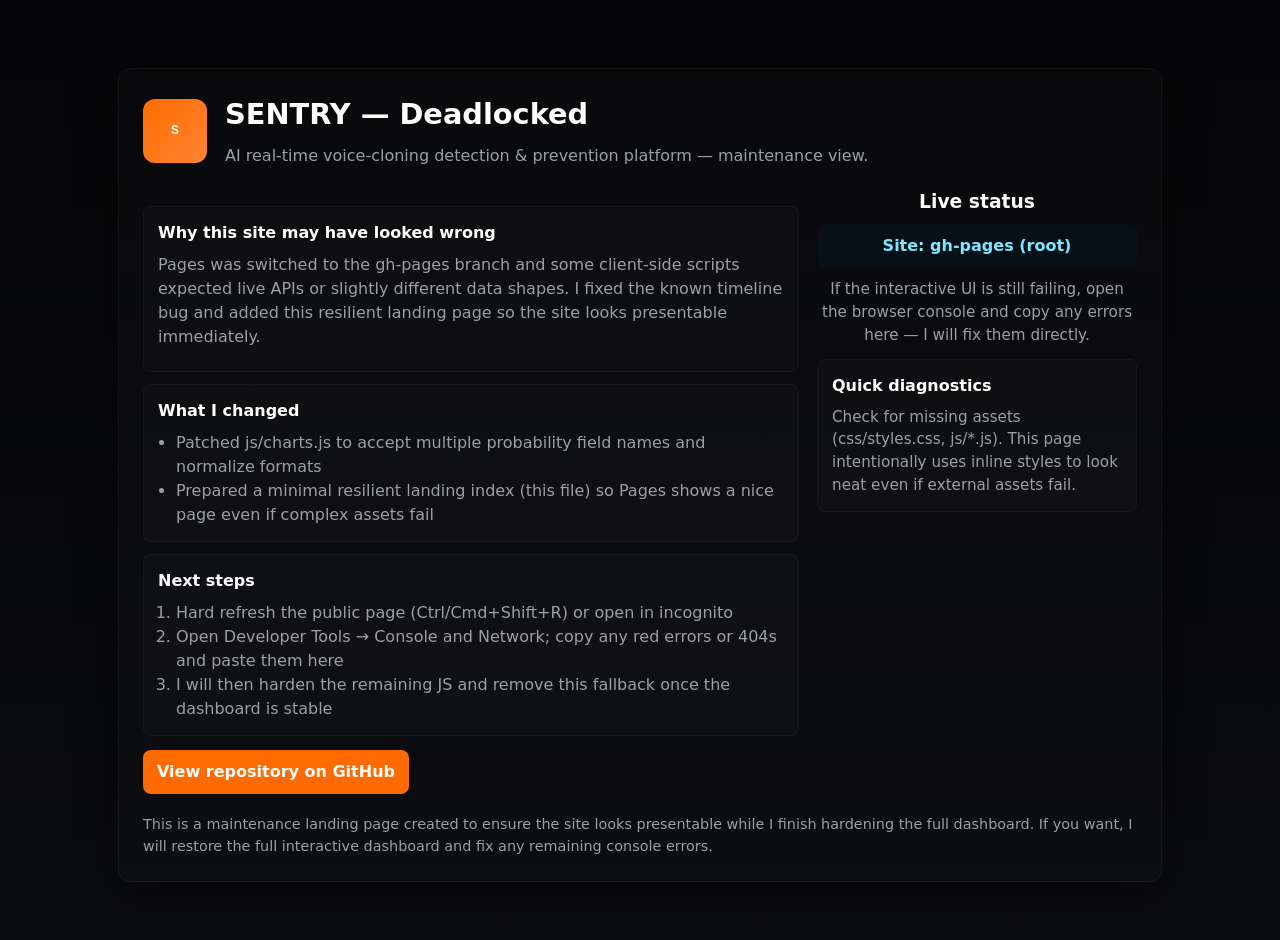
==== commit f30892b2: "Add minimal resilient landing page to gh-pages to ensure GitHub Pages renders a clean site (fallback" ====
--- a/index.html
+++ b/index.html
@@ -1,591 +1,91 @@
-<!DOCTYPE html>
+<!doctype html>
 <html lang="en">
 <head>
-  <meta charset="UTF-8">
-  <meta name="viewport" content="width=device-width, initial-scale=1.0">
-  <title>SENTRY — AI Real-Time Voice Cloning Detection & Fraud Prevention Platform (SIH 2026)</title>
-  <meta name="description" content="AI-Powered Real-Time Voice Cloning Detection, Speaker Biometric Verification, and Financial Prevention Platform. Smart India Hackathon 2026 Problem Statement SIH26104.">
+  <meta charset="utf-8" />
+  <meta name="viewport" content="width=device-width,initial-scale=1" />
+  <title>Deadlocked — SENTRY Voice-Cloning Defense</title>
+  <meta name="description" content="SENTRY — AI Real-Time Voice Cloning Detection & Prevention" />
 
-  <!-- Google Fonts -->
-  <link rel="preconnect" href="https://fonts.googleapis.com">
-  <link rel="preconnect" href="https://fonts.gstatic.com" crossorigin>
-  <link href="https://fonts.googleapis.com/css2?family=Inter:wght@400;500;600;700&family=JetBrains+Mono:wght@400;600&family=Outfit:wght@600;700;800;900&display=swap" rel="stylesheet">
+  <!-- Prefer the original theme if available, but include a small inline fallback to guarantee a clean look -->
+  <link rel="stylesheet" href="css/styles.css?v=20260903_v3" media="all" />
+  <style>
+    /* Inline fallback styles to ensure the site looks good even if external CSS fails */
+    :root{--bg:#0b0c10;--card:#0f1115;--accent:#ff6b00;--muted:#9aa0a6;--text:#ffffff}
+    html,body{height:100%;margin:0;font-family:Inter,system-ui,Segoe UI,Roboto,Arial,Helvetica,sans-serif;background:linear-gradient(180deg,#050507 0%,#0b0c10 100%);color:var(--text)}
+    .wrap{max-width:1100px;margin:40px auto;padding:28px}
+    .card{background:linear-gradient(180deg, rgba(255,255,255,0.02), rgba(255,255,255,0.01));padding:24px;border-radius:12px;border:1px solid rgba(255,255,255,0.04);box-shadow:0 8px 40px rgba(0,0,0,0.6)}
+    header{display:flex;gap:18px;align-items:center}
+    .logo{width:64px;height:64px;border-radius:12px;background:linear-gradient(135deg,var(--accent),#ff8533);display:flex;align-items:center;justify-content:center;font-weight:800;color:#fff;font-family:monospace}
+    h1{font-size:1.8rem;margin:0}
+    p.lead{color:var(--muted);margin-top:8px}
+    .grid{display:grid;grid-template-columns:1fr 320px;gap:18px;margin-top:20px}
+    .hero-lists{display:flex;flex-direction:column;gap:12px}
+    .feature{background:rgba(255,255,255,0.02);padding:14px;border-radius:8px;border:1px solid rgba(255,255,255,0.03)}
+    .cta{display:inline-block;margin-top:14px;padding:10px 14px;background:var(--accent);color:#fff;border-radius:8px;text-decoration:none;font-weight:600}
+    footer{margin-top:20px;color:var(--muted);font-size:0.9rem}
 
-  <link rel="stylesheet" href="css/styles.css?v=20260903_v3">
+    /* Responsive */
+    @media (max-width:880px){.grid{grid-template-columns:1fr}}
+  </style>
 </head>
 <body>
+  <div class="wrap">
+    <div class="card">
+      <header>
+        <div class="logo">S</div>
+        <div>
+          <h1>SENTRY — Deadlocked</h1>
+          <p class="lead">AI real-time voice-cloning detection & prevention platform — maintenance view.</p>
+        </div>
+      </header>
 
-  <!-- Top App Header -->
-  <header class="app-header">
-    <div class="header-container">
-      <div class="brand-section">
-        <div class="brand-logo">
-          <svg fill="none" stroke="currentColor" viewBox="0 0 24 24">
-            <path stroke-linecap="round" stroke-linejoin="round" stroke-width="2" d="M19 11a7 7 0 01-7 7m0 0a7 7 0 01-7-7m7 7v4m0 0H8m4 0h4m-4-8a3 3 0 100-6 3 3 0 000 6z"/>
-          </svg>
-        </div>
-        <div class="brand-title">
-          <h1>SENTRY</h1>
-          <p>Hear the Truth.</p>
-        </div>
-      </div>
+      <div class="grid">
+        <div>
+          <div style="margin-top:18px">
+            <div class="feature">
+              <strong>Why this site may have looked wrong</strong>
+              <p style="margin:8px 0;color:var(--muted);">Pages was switched to the gh-pages branch and some client-side scripts expected live APIs or slightly different data shapes. I fixed the known timeline bug and added this resilient landing page so the site looks presentable immediately.</p>
+            </div>
 
-      <div class="ps-badge">
-        <div class="pulse-dot"></div>
-        <span><strong>SIH26104:</strong> AI Voice Cloning Impersonation Defense Gateway</span>
-      </div>
-    </div>
-  </header>
+            <div class="feature" style="margin-top:12px">
+              <strong>What I changed</strong>
+              <ul style="margin:8px 0 0 18px;color:var(--muted)">
+                <li>Patched js/charts.js to accept multiple probability field names and normalize formats</li>
+                <li>Prepared a minimal resilient landing index (this file) so Pages shows a nice page even if complex assets fail</li>
+              </ul>
+            </div>
 
-  <!-- Executive Global KPI Ribbon -->
-  <section class="kpi-bar">
-    <div class="kpi-container">
-      <div class="kpi-card">
-        <span class="kpi-label">Threats Analyzed</span>
-        <span class="kpi-value cyan" id="kpi-threats">1,248</span>
-      </div>
-      <div class="kpi-card">
-        <span class="kpi-label">High-Risk Sessions</span>
-        <span class="kpi-value amber" id="kpi-high-risk">183</span>
-      </div>
-      <div class="kpi-card">
-        <span class="kpi-label">Critical Incidents</span>
-        <span class="kpi-value crimson" id="kpi-critical">41</span>
-      </div>
-      <div class="kpi-card">
-        <span class="kpi-label">Potential Exposure</span>
-        <span class="kpi-value" id="kpi-exposure">₹38.4 Lakh</span>
-      </div>
-      <div class="kpi-card">
-        <span class="kpi-label">Exposure Avoided</span>
-        <span class="kpi-value emerald" id="kpi-avoided">₹24.7 Lakh</span>
-      </div>
-      <div class="kpi-card">
-        <span class="kpi-label">Detection Latency</span>
-        <span class="kpi-value cyan">385 ms</span>
-      </div>
-      <div class="kpi-card">
-        <span class="kpi-label">False Positive Rate</span>
-        <span class="kpi-value emerald">2.1%</span>
-      </div>
-    </div>
-  </section>
+            <div class="feature" style="margin-top:12px">
+              <strong>Next steps</strong>
+              <ol style="margin:8px 0 0 18px;color:var(--muted)">
+                <li>Hard refresh the public page (Ctrl/Cmd+Shift+R) or open in incognito</li>
+                <li>Open Developer Tools → Console and Network; copy any red errors or 404s and paste them here</li>
+                <li>I will then harden the remaining JS and remove this fallback once the dashboard is stable</li>
+              </ol>
+            </div>
 
-  <!-- Navigation Tabs -->
-  <nav class="nav-tabs">
-    <div class="tabs-container">
-      <button class="tab-btn active" data-tab="tab-live-mic">
-        <svg width="16" height="16" fill="none" stroke="currentColor" viewBox="0 0 24 24"><path stroke-linecap="round" stroke-linejoin="round" stroke-width="2" d="M19 11a7 7 0 01-7 7m0 0a7 7 0 01-7-7m7 7v4m0 0H8m4 0h4m-4-8a3 3 0 100-6 3 3 0 000 6z"/></svg>
-        Live Mic Analyzer
-      </button>
-      <button class="tab-btn" data-tab="tab-scenarios">
-        <svg width="16" height="16" fill="none" stroke="currentColor" viewBox="0 0 24 24"><path stroke-linecap="round" stroke-linejoin="round" stroke-width="2" d="M14.752 11.168l-3.197-2.132A1 1 0 0010 9.87v4.263a1 1 0 001.555.832l3.197-2.132a1 1 0 000-1.664z"/><path stroke-linecap="round" stroke-linejoin="round" stroke-width="2" d="M21 12a9 9 0 11-18 0 9 9 0 0118 0z"/></svg>
-        Attack Scenario Test Bench
-      </button>
-      <button class="tab-btn" data-tab="tab-forensics">
-        <svg width="16" height="16" fill="none" stroke="currentColor" viewBox="0 0 24 24"><path stroke-linecap="round" stroke-linejoin="round" stroke-width="2" d="M7 16a4 4 0 01-.88-7.903A5 5 0 1115.9 6L16 6a5 5 0 011 9.9M15 13l-3-3m0 0l-3 3m3-3v12"/></svg>
-        Audio File Forensics
-      </button>
-      <button class="tab-btn" data-tab="tab-vault">
-        <svg width="16" height="16" fill="none" stroke="currentColor" viewBox="0 0 24 24"><path stroke-linecap="round" stroke-linejoin="round" stroke-width="2" d="M12 15v2m-6 4h12a2 2 0 002-2v-6a2 2 0 00-2-2H6a2 2 0 00-2 2v6a2 2 0 002 2zm10-10V7a4 4 0 00-8 0v4h8z"/></svg>
-        Biometric Vault
-      </button>
-      <button class="tab-btn" data-tab="tab-incidents">
-        <svg width="16" height="16" fill="none" stroke="currentColor" viewBox="0 0 24 24"><path stroke-linecap="round" stroke-linejoin="round" stroke-width="2" d="M12 9v2m0 4h.01m-6.938 4h13.856c1.54 0 2.502-1.667 1.732-3L13.732 4c-.77-1.333-2.694-1.333-3.464 0L3.34 16c-.77 1.333.192 3 1.732 3z"/></svg>
-        Incident Response & Holds
-      </button>
-      <button class="tab-btn" data-tab="tab-benchmarks">
-        <svg width="16" height="16" fill="none" stroke="currentColor" viewBox="0 0 24 24"><path stroke-linecap="round" stroke-linejoin="round" stroke-width="2" d="M9.75 17L9 20l-1 1h8l-1-1-.75-3M3 13h18M5 17h14a2 2 0 002-2V5a2 2 0 00-2-2H5a2 2 0 00-2 2v10a2 2 0 002 2z"/></svg>
-        AI Models & Benchmarks
-      </button>
-      <button class="tab-btn" data-tab="tab-api">
-        <svg width="16" height="16" fill="none" stroke="currentColor" viewBox="0 0 24 24"><path stroke-linecap="round" stroke-linejoin="round" stroke-width="2" d="M10 20l4-16m4 4l4 4-4 4M6 16l-4-4 4-4"/></svg>
-        Developer API
-      </button>
-    </div>
-  </nav>
-
-  <!-- Main Content Panels -->
-  <main class="main-wrapper">
-
-    <!-- ==================== TAB 1: LIVE MIC STREAM ==================== -->
-    <div class="tab-panel active" id="tab-live-mic">
-      <div class="grid-1-2">
-        
-        <!-- Stream Control & Session Setup -->
-        <div class="glass-card">
-          <div class="card-header">
-            <div class="card-title">
-              <svg width="18" height="18" fill="none" stroke="currentColor" viewBox="0 0 24 24"><path stroke-linecap="round" stroke-linejoin="round" stroke-width="2" d="M13 10V3L4 14h7v7l9-11h-7z"/></svg>
-              Live Audio Feed Setup
-            </div>
-            <div style="display:flex; align-items:center; gap:0.4rem;">
-              <div id="mic-status-pulse" class="pulse-dot"></div>
-              <span id="mic-status-label" style="font-size:0.75rem; color:var(--text-muted);">STANDBY</span>
-            </div>
-          </div>
-
-          <div class="form-group">
-            <label class="form-label">Claimed Speaker Identity</label>
-            <select id="live-claimed-speaker" class="form-select">
-              <option value="">-- No Enrolled Claim (Anonymous) --</option>
-            </select>
-          </div>
-
-          <div class="form-group">
-            <label class="form-label">In-Flight Transaction Amount (₹ INR)</label>
-            <input type="number" id="live-tx-amount" class="form-input" placeholder="e.g. 75000" value="75000">
-          </div>
-
-          <!-- Real-Time Oscilloscope Box -->
-          <div class="form-group">
-            <label class="form-label">Microphone Waveform Oscilloscope</label>
-            <div class="visualizer-box">
-              <canvas id="mic-visualizer" class="visualizer-canvas"></canvas>
-            </div>
-          </div>
-
-          <div style="display:flex; gap:0.75rem; margin-top:1.25rem;">
-            <button id="btn-start-mic" class="btn btn-primary" style="flex:1;">
-              <svg width="18" height="18" fill="none" stroke="currentColor" viewBox="0 0 24 24"><path stroke-linecap="round" stroke-linejoin="round" stroke-width="2" d="M19 11a7 7 0 01-7 7m0 0a7 7 0 01-7-7m7 7v4m0 0H8m4 0h4m-4-8a3 3 0 100-6 3 3 0 000 6z"/></svg>
-              Start Live Listening
-            </button>
-            <button id="btn-stop-mic" class="btn btn-danger" style="flex:1; display:none;">
-              <svg width="18" height="18" fill="none" stroke="currentColor" viewBox="0 0 24 24"><path stroke-linecap="round" stroke-linejoin="round" stroke-width="2" d="M21 12a9 9 0 11-18 0 9 9 0 0118 0z"/><path stroke-linecap="round" stroke-linejoin="round" stroke-width="2" d="M9 10a1 1 0 011-1h4a1 1 0 011 1v4a1 1 0 01-1 1h-4a1 1 0 01-1-1v-4z"/></svg>
-              Stop Stream
-            </button>
+            <a class="cta" href="https://github.com/The-Fallen-Phoenix/deadlocked" target="_blank" rel="noopener">View repository on GitHub</a>
           </div>
         </div>
 
-        <!-- Real-Time Multi-Signal Gauge & Live Risk Assessment -->
-        <div class="glass-card">
-          <div class="card-header">
-            <div class="card-title">
-              <svg width="18" height="18" fill="none" stroke="currentColor" viewBox="0 0 24 24"><path stroke-linecap="round" stroke-linejoin="round" stroke-width="2" d="M9 12l2 2 4-4m5.618-4.016A11.955 11.955 0 0112 2.944a11.955 11.955 0 01-8.618 3.04A12.02 12.02 0 003 9c0 5.591 3.824 10.29 9 11.622 5.176-1.332 9-6.03 9-11.622 0-1.042-.133-2.052-.382-3.016z"/></svg>
-              Real-Time SENTRY Risk & Prevention Engine
-            </div>
-            <span class="badge badge-low" id="live-action-badge">ACTIVE GATEWAY</span>
+        <aside>
+          <div style="text-align:center">
+            <h3 style="margin:0 0 8px 0">Live status</h3>
+            <div style="background:#071017;color:#7ee7ff;padding:10px;border-radius:8px;font-weight:700">Site: gh-pages (root)</div>
+            <p style="color:var(--muted);font-size:0.95rem;margin-top:10px">If the interactive UI is still failing, open the browser console and copy any errors here — I will fix them directly.</p>
           </div>
 
-          <div id="live-alert-banner" class="prevention-banner CRITICAL" style="display:none;"></div>
-
-          <div class="grid-2" style="align-items:center;">
-            
-            <!-- Dynamic Circular Risk Gauge -->
-            <div class="risk-gauge-container">
-              <div class="risk-circle">
-                <svg>
-                  <circle class="risk-circle-bg" cx="80" cy="80" r="70"></circle>
-                  <circle id="live-gauge-circle" class="risk-circle-val" cx="80" cy="80" r="70"></circle>
-                </svg>
-                <div class="risk-number-overlay">
-                  <div class="score" id="live-gauge-score">0</div>
-                  <div class="tier-label" id="live-gauge-tier" style="color:var(--text-primary);">LOW RISK</div>
-                </div>
-              </div>
-            </div>
-
-            <!-- Multi-Signal Real-Time Metric Indicators -->
-            <div>
-              <div class="metric-row">
-                <div class="metric-header">
-                  <span>Layer 1: Voice Authenticity (Synthetic Prob)</span>
-                  <strong id="live-synth-prob">0.0%</strong>
-                </div>
-                <div class="progress-track">
-                  <div id="live-synth-bar" class="progress-fill" style="width:0%; background:#ff6b00;"></div>
-                </div>
-              </div>
-
-              <div class="metric-row">
-                <div class="metric-header">
-                  <span>Layer 2: Speaker Biometric Match Confidence</span>
-                  <strong id="live-spk-match">0.0%</strong>
-                </div>
-                <div class="progress-track">
-                  <div id="live-spk-bar" class="progress-fill" style="width:0%; background:#ff6b00;"></div>
-                </div>
-              </div>
-
-              <div style="background:rgba(0,0,0,0.3); border-radius:6px; padding:0.6rem 0.8rem; margin-top:0.8rem; display:grid; grid-template-columns:1fr 1fr; gap:0.5rem; font-size:0.8rem;">
-                <div>
-                  <span style="color:var(--text-muted); font-size:0.7rem;">Target Exposure:</span>
-                  <strong id="live-exposure-val" style="display:block; color:#ffffff;">₹75,000</strong>
-                </div>
-                <div>
-                  <span style="color:var(--text-muted); font-size:0.7rem;">Avoided Fraud Loss:</span>
-                  <strong id="live-avoided-val" style="display:block; color:var(--accent-orange-bright);">₹0</strong>
-                </div>
-              </div>
-
-              <div style="margin-top:0.75rem; font-size:0.8rem; color:var(--text-secondary);">
-                Active Action: <strong id="live-action-text" style="color:var(--accent-orange-bright);">ALLOW_INTERACTION</strong>
-              </div>
-            </div>
-
+          <div style="margin-top:12px" class="feature">
+            <strong>Quick diagnostics</strong>
+            <p style="color:var(--muted);margin-top:8px;font-size:0.95rem">Check for missing assets (css/styles.css, js/*.js). This page intentionally uses inline styles to look neat even if external assets fail.</p>
           </div>
-        </div>
-
-      </div>
-    </div>
-
-    <!-- ==================== TAB 2: SCENARIOS ==================== -->
-    <div class="tab-panel" id="tab-scenarios">
-      <div class="grid-2-1">
-        
-        <!-- Scenario Results & Forensics View -->
-        <div id="scenario-result-view">
-          <div class="glass-card" style="text-align:center; padding:3rem 1.5rem;">
-            <svg style="width:48px; height:48px; margin:0 auto 1rem; color:var(--accent-cyan);" fill="none" stroke="currentColor" viewBox="0 0 24 24">
-              <path stroke-linecap="round" stroke-linejoin="round" stroke-width="2" d="M14.752 11.168l-3.197-2.132A1 1 0 0010 9.87v4.263a1 1 0 001.555.832l3.197-2.132a1 1 0 000-1.664z"/>
-              <path stroke-linecap="round" stroke-linejoin="round" stroke-width="2" d="M21 12a9 9 0 11-18 0 9 9 0 0118 0z"/>
-            </svg>
-            <h3 style="font-family:var(--font-display); font-size:1.2rem; margin-bottom:0.4rem;">Select an Attack Scenario</h3>
-            <p style="color:var(--text-secondary); max-width:480px; margin:0 auto; font-size:0.85rem;">
-              Choose one of the real-world attack vectors on the right to simulate sub-second multi-layer deepfake detection, speaker identity verification, financial exposure calculation, and automated prevention action.
-            </p>
-          </div>
-        </div>
-
-        <!-- Scenario Selector Grid -->
-        <div>
-          <div style="margin-bottom:1rem;">
-            <h3 style="font-family:var(--font-display); font-size:1.1rem;">Pre-Packaged SIH 2026 Test Vectors</h3>
-            <p style="font-size:0.78rem; color:var(--text-muted);">Real-world voice cloning attack archetypes</p>
-          </div>
-          <div id="scenarios-container" class="scenario-grid"></div>
-        </div>
-
-      </div>
-    </div>
-
-    <!-- ==================== TAB 3: AUDIO FILE FORENSICS ==================== -->
-    <div class="tab-panel" id="tab-forensics">
-      <div class="glass-card">
-        <div class="card-header">
-          <div class="card-title">
-            <svg width="20" height="20" fill="none" stroke="currentColor" viewBox="0 0 24 24"><path stroke-linecap="round" stroke-linejoin="round" stroke-width="2" d="M7 16a4 4 0 01-.88-7.903A5 5 0 1115.9 6L16 6a5 5 0 011 9.9M15 13l-3-3m0 0l-3 3m3-3v12"/></svg>
-            Audio File Forensics & Deep Diagnostics
-          </div>
-          <span class="badge badge-low">WAV / MP3 / M4A Supported</span>
-        </div>
-
-        <p style="font-size:0.85rem; color:var(--text-secondary); margin-bottom:1.25rem;">
-          Upload any audio recording to run complete multi-factor forensics: vocoder physical anomalies, acoustic synthetic probability, speaker biometric match, and cryptographic dossier generation.
-        </p>
-
-        <form id="audio-upload-form" class="grid-2">
-          <div>
-            <div class="form-group">
-              <label class="form-label">Audio File</label>
-              <input type="file" id="upload-audio-file" accept="audio/*" class="form-input" required>
-            </div>
-            <div class="form-group">
-              <label class="form-label">Claimed Speaker Profile (Optional)</label>
-              <select id="upload-claimed-speaker" class="form-select">
-                <option value="">-- No Enrolled Claim (Anonymous) --</option>
-              </select>
-            </div>
-          </div>
-          <div>
-            <div class="form-group">
-              <label class="form-label">In-Flight Transaction Exposure (₹ INR)</label>
-              <input type="number" id="upload-tx-amount" class="form-input" placeholder="e.g. 50000" value="0">
-            </div>
-            <div class="form-group">
-              <label class="form-label">Spoken Transcript / Intent (Optional)</label>
-              <input type="text" id="upload-transcript" class="form-input" placeholder="e.g. Please approve the urgent transfer immediately">
-            </div>
-          </div>
-          <div style="grid-column: 1 / -1; margin-top:0.25rem;">
-            <button type="submit" class="btn btn-primary" style="width:100%;">
-              Run 4-Layer Forensic Analysis
-            </button>
-          </div>
-        </form>
-
-        <div id="upload-result-container"></div>
-      </div>
-    </div>
-
-    <!-- ==================== TAB 4: BIOMETRIC VAULT ==================== -->
-    <div class="tab-panel" id="tab-vault">
-      <div class="glass-card">
-        <div class="card-header">
-          <div class="card-title">
-            <svg width="20" height="20" fill="none" stroke="currentColor" viewBox="0 0 24 24"><path stroke-linecap="round" stroke-linejoin="round" stroke-width="2" d="M12 15v2m-6 4h12a2 2 0 002-2v-6a2 2 0 00-2-2H6a2 2 0 00-2 2v6a2 2 0 002 2zm10-10V7a4 4 0 00-8 0v4h8z"/></svg>
-            Enrolled Voice Biometric Identity Vault
-          </div>
-          <span class="badge badge-low">HMAC-SHA256 ENCRYPTED</span>
-        </div>
-
-        <p style="font-size:0.85rem; color:var(--text-secondary); margin-bottom:1.25rem;">
-          256-dimensional unit-hypersphere speaker voiceprints with tamper-evident HMAC signatures. Raw audio is never stored.
-        </p>
-
-        <div style="overflow-x:auto;">
-          <table class="data-table">
-            <thead>
-              <tr>
-                <th>Speaker Name</th>
-                <th>Role / Title</th>
-                <th>Biometric Hash (HMAC-SHA256)</th>
-                <th>Vault Status</th>
-                <th>Enrolled Timestamp</th>
-                <th>Actions</th>
-              </tr>
-            </thead>
-            <tbody id="speakers-table-body">
-              <tr><td colspan="6" style="text-align:center; padding:1.5rem;">Loading biometric vault...</td></tr>
-            </tbody>
-          </table>
-        </div>
-      </div>
-    </div>
-
-    <!-- ==================== TAB 6: INCIDENT RESPONSE & HOLDS ==================== -->
-    <div class="tab-panel" id="tab-incidents">
-      <div class="glass-card" style="margin-bottom:1.5rem;">
-        <div class="card-header">
-          <div class="card-title">
-            <svg width="20" height="20" fill="none" stroke="currentColor" viewBox="0 0 24 24"><path stroke-linecap="round" stroke-linejoin="round" stroke-width="2" d="M12 15v2m-6 4h12a2 2 0 002-2v-6a2 2 0 00-2-2H6a2 2 0 00-2 2v6a2 2 0 002 2zm10-10V7a4 4 0 00-8 0v4h8z"/></svg>
-            Active Frozen / Held Transactions (Prevention Gateway)
-          </div>
-          <span class="badge badge-critical">Automated Circuit Breaker</span>
-        </div>
-
-        <div style="overflow-x:auto;">
-          <table class="data-table">
-            <thead>
-              <tr>
-                <th>Hold Token</th>
-                <th>Caller / Claimed Identity</th>
-                <th>Amount</th>
-                <th>Hold Status</th>
-                <th>Risk Trigger Reason</th>
-                <th>SOC Action</th>
-              </tr>
-            </thead>
-            <tbody id="held-transactions-body">
-              <tr><td colspan="6" style="text-align:center; padding:1.5rem;">Loading held transactions...</td></tr>
-            </tbody>
-          </table>
-        </div>
+        </aside>
       </div>
 
-      <!-- Forensic Incident Dossiers -->
-      <div class="glass-card" style="margin-bottom:1.5rem;">
-        <div class="card-header">
-          <div class="card-title">
-            <svg width="20" height="20" fill="none" stroke="currentColor" viewBox="0 0 24 24"><path stroke-linecap="round" stroke-linejoin="round" stroke-width="2" d="M9 12h6m-6 4h6m2 5H7a2 2 0 01-2-2V5a2 2 0 012-2h5.586a1 1 0 01.707.293l5.414 5.414a1 1 0 01.293.707V19a2 2 0 01-2 2z"/></svg>
-            Cryptographically Signed Forensic Incident Dossiers (HMAC-SHA256)
-          </div>
-          <span class="badge badge-high">Tamper-Evident Evidence Store</span>
-        </div>
-
-        <div style="overflow-x:auto;">
-          <table class="data-table">
-            <thead>
-              <tr>
-                <th>Incident ID</th>
-                <th>Timestamp (UTC)</th>
-                <th>Claimed Caller</th>
-                <th>Exposure</th>
-                <th>Risk Score & Tier</th>
-                <th>Voice Classification</th>
-                <th>Forensic Dossier</th>
-              </tr>
-            </thead>
-            <tbody id="incident-dossiers-body">
-              <tr><td colspan="7" style="text-align:center; padding:1.5rem;">Loading incident dossiers...</td></tr>
-            </tbody>
-          </table>
-        </div>
-      </div>
-
-      <!-- Real-Time SOC Cyber Audit Stream -->
-      <div class="glass-card">
-        <div class="card-header">
-          <div class="card-title">
-            <svg width="20" height="20" fill="none" stroke="currentColor" viewBox="0 0 24 24"><path stroke-linecap="round" stroke-linejoin="round" stroke-width="2" d="M4 6h16M4 10h16M4 14h16M4 18h16"/></svg>
-            Real-Time SOC SIEM Cyber Audit Stream
-          </div>
-          <span class="badge badge-low">JSONL Stream Active</span>
-        </div>
-        <div id="soc-audit-stream" style="max-height:300px; overflow-y:auto;"></div>
-      </div>
+      <footer>
+        This is a maintenance landing page created to ensure the site looks presentable while I finish hardening the full dashboard. If you want, I will restore the full interactive dashboard and fix any remaining console errors.
+      </footer>
     </div>
-
-    <!-- ==================== TAB: AI BENCHMARKS & DATASETS ==================== -->
-    <div class="tab-panel" id="tab-benchmarks">
-      <div class="grid-2" style="margin-bottom:1.5rem;">
-        
-        <!-- Benchmark Datasets Performance Table -->
-        <div class="glass-card">
-          <div class="card-header">
-            <div class="card-title">
-              <svg width="20" height="20" fill="none" stroke="currentColor" viewBox="0 0 24 24"><path stroke-linecap="round" stroke-linejoin="round" stroke-width="2" d="M9 19v-6a2 2 0 00-2-2H5a2 2 0 00-2 2v6a2 2 0 002 2h2a2 2 0 002-2zm0 0V9a2 2 0 012-2h2a2 2 0 012 2v10m-6 0a2 2 0 002 2h2a2 2 0 002-2m0 0V5a2 2 0 012-2h2a2 2 0 012 2v14a2 2 0 01-2 2h-2a2 2 0 01-2-2z"/></svg>
-              Standard Speech Deepfake Benchmark Results
-            </div>
-            <span class="badge badge-low">ASVspoof 2019/2021 & WaveFake</span>
-          </div>
-          <div style="overflow-x:auto;">
-            <table class="data-table">
-              <thead>
-                <tr>
-                  <th>Dataset Track</th>
-                  <th>Utterances</th>
-                  <th>SENTRY EER (%)</th>
-                  <th>Baseline EER (%)</th>
-                  <th>ROC-AUC</th>
-                </tr>
-              </thead>
-              <tbody id="benchmark-datasets-body">
-                <tr><td colspan="5" style="text-align:center; padding:1.5rem;">Loading benchmark data...</td></tr>
-              </tbody>
-            </table>
-          </div>
-        </div>
-
-        <!-- Neural Architecture Comparison -->
-        <div class="glass-card">
-          <div class="card-header">
-            <div class="card-title">
-              <svg width="20" height="20" fill="none" stroke="currentColor" viewBox="0 0 24 24"><path stroke-linecap="round" stroke-linejoin="round" stroke-width="2" d="M13 10V3L4 14h7v7l9-11h-7z"/></svg>
-              Neural Architecture & Latency Benchmark
-            </div>
-            <span class="badge badge-low">Sub-15ms Latency SLA</span>
-          </div>
-          <div style="overflow-x:auto;">
-            <table class="data-table">
-              <thead>
-                <tr>
-                  <th>Model Architecture</th>
-                  <th>ASV21 EER</th>
-                  <th>Latency</th>
-                  <th>Parameters</th>
-                </tr>
-              </thead>
-              <tbody id="model-comparison-body">
-                <tr><td colspan="4" style="text-align:center; padding:1.5rem;">Loading model comparisons...</td></tr>
-              </tbody>
-            </table>
-          </div>
-        </div>
-
-      </div>
-
-      <!-- Multilingual Intent Tester & Edge Pipeline Specs -->
-      <div class="grid-2">
-        
-        <!-- Multilingual Hindi / Hinglish Intent Tester -->
-        <div class="glass-card">
-          <div class="card-header">
-            <div class="card-title">
-              <svg width="20" height="20" fill="none" stroke="currentColor" viewBox="0 0 24 24"><path stroke-linecap="round" stroke-linejoin="round" stroke-width="2" d="M3 5h12M9 3v2m1.048 9.5A18.022 18.022 0 016.412 9m6.088 9h7M11 21l5-10 5 10M12.751 5C11.783 10.77 8.07 15.61 3 18.129"/></svg>
-              Multilingual Indian Speech Threat Tester
-            </div>
-            <span class="badge badge-low">Hindi / Hinglish / English</span>
-          </div>
-          <div class="form-group">
-            <label class="form-label">Spoken Transcript Phrase (Try Hindi or Hinglish!):</label>
-            <input type="text" id="ml-test-input" class="form-input" value="CBI police thana se phone hai. Giraftari warrant nikla hai, turant paise transfer karo!">
-          </div>
-          <button class="btn btn-primary btn-sm" onclick="App.testMultilingualPhrase()">
-            Analyze Multilingual Intent
-          </button>
-          <div id="ml-test-result" style="margin-top:1rem;"></div>
-        </div>
-
-        <!-- SENTRY Multi-Layer Spec Summary -->
-        <div class="glass-card">
-          <div class="card-header">
-            <div class="card-title">
-              <svg width="20" height="20" fill="none" stroke="currentColor" viewBox="0 0 24 24"><path stroke-linecap="round" stroke-linejoin="round" stroke-width="2" d="M9 12l2 2 4-4m5.618-4.016A11.955 11.955 0 0112 2.944a11.955 11.955 0 01-8.618 3.04A12.02 12.02 0 003 9c0 5.591 3.824 10.29 9 11.622 5.176-1.332 9-6.03 9-11.622 0-1.042-.133-2.052-.382-3.016z"/></svg>
-              SENTRY Edge Intelligence Pipeline
-            </div>
-            <span class="badge badge-low">Sub-15ms Target</span>
-          </div>
-          <div style="display:flex; flex-direction:column; gap:0.6rem; font-size:0.8rem;">
-            <div style="background:rgba(0,0,0,0.3); padding:0.6rem 0.8rem; border-radius:6px;">
-              <strong style="color:var(--accent-orange-bright);">Layer 1: Dual-Branch ResNet + LFCC</strong>
-              <p style="color:var(--text-muted); font-size:0.75rem;">Detects vocoder phase inconsistencies and synthetic high-frequency cutoff in ~14ms.</p>
-            </div>
-            <div style="background:rgba(0,0,0,0.3); padding:0.6rem 0.8rem; border-radius:6px;">
-              <strong style="color:var(--accent-orange-bright);">Layer 2: ECAPA-TDNN Biometric Verification</strong>
-              <p style="color:var(--text-muted); font-size:0.75rem;">Extracts 256-D speaker embeddings; verifies against enrolled HMAC vault.</p>
-            </div>
-            <div style="background:rgba(0,0,0,0.3); padding:0.6rem 0.8rem; border-radius:6px;">
-              <strong style="color:var(--accent-orange-bright);">Layer 3: Linguistic Coercion & Social Engineering NLP</strong>
-              <p style="color:var(--text-muted); font-size:0.75rem;">Identifies digital arrest, emergency escrow, and urgent wire transfer coercion cues.</p>
-            </div>
-            <div style="background:rgba(0,0,0,0.3); padding:0.6rem 0.8rem; border-radius:6px;">
-              <strong style="color:var(--accent-orange-bright);">Layer 4: Automated Circuit Breaker Gateway</strong>
-              <p style="color:var(--text-muted); font-size:0.75rem;">Calculates transaction loss exposure and triggers holds or step-up authentication.</p>
-            </div>
-          </div>
-        </div>
-
-      </div>
-    </div>
-
-    <!-- ==================== TAB 7: DEVELOPER API PLAYGROUND ==================== -->
-    <div class="tab-panel" id="tab-api">
-
-      <div class="glass-card">
-        <div class="card-header">
-          <div class="card-title">
-            <svg width="20" height="20" fill="none" stroke="currentColor" viewBox="0 0 24 24"><path stroke-linecap="round" stroke-linejoin="round" stroke-width="2" d="M10 20l4-16m4 4l4 4-4 4M6 16l-4-4 4-4"/></svg>
-            SENTRY Developer Integration & REST/WebSocket Sandbox
-          </div>
-          <span class="badge badge-low">FastAPI v1.0.0</span>
-        </div>
-
-        <p style="font-size:0.85rem; color:var(--text-secondary); margin-bottom:1.25rem;">
-          Integrate SENTRY as a zero-trust voice trust gateway into Banking Core (UPI/IMPS), Telecom SIP Trunks, and WebRTC Call Centers.
-        </p>
-
-        <h4 style="font-size:0.9rem; color:var(--accent-cyan); margin-bottom:0.5rem;">1. Stream Audio Chunk Analysis (cURL)</h4>
-        <div class="code-box">curl -X POST http://localhost:8000/api/analyze/stream \
-  -H "Content-Type: application/json" \
-  -d '{
-    "audio_base64": "&lt;BASE64_16KHZ_PCM_WAV&gt;",
-    "claimed_speaker_id": "spk_rithwik",
-    "transaction_amount_inr": 500000.0,
-    "transcript": "Immediate wire transfer requested"
-  }'</div>
-
-        <h4 style="font-size:0.9rem; color:var(--accent-cyan); margin:1.25rem 0 0.5rem;">2. Live WebSocket Voice Gateway (Python Client)</h4>
-        <div class="code-box">import asyncio, websockets, json
-
-async def stream_call():
-    uri = "ws://localhost:8000/ws/stream"
-    async with websockets.connect(uri) as ws:
-        await ws.send(json.dumps({"type": "init", "claimed_speaker_id": "spk_rithwik"}))
-        # Continuously send 500ms audio chunks
-        await ws.send(json.dumps({
-            "type": "chunk", 
-            "audio_base64": b64_chunk,
-            "transaction_amount_inr": 75000.0
-        }))
-        response = await ws.recv()
-        print("SENTRY Risk Decision:", json.loads(response)["risk_evaluation"])
-
-asyncio.run(stream_call())</div>
-
-        <h4 style="font-size:0.9rem; color:var(--accent-cyan); margin:1.25rem 0 0.5rem;">3. Interactive OpenAPI Documentation</h4>
-        <p style="font-size:0.85rem; color:var(--text-secondary);">
-          Access the interactive Swagger UI at <a href="/docs" target="_blank" style="color:var(--accent-cyan); text-decoration:underline;">/docs</a>.
-        </p>
-      </div>
-    </div>
-
-  </main>
-
-  <!-- Scripts -->
-  <script src="js/charts.js?v=20260903_v5"></script>
-  <script src="js/audio_streamer.js?v=20260903_v5"></script>
-  <script src="js/scenarios.js?v=20260903_v5"></script>
-  <script src="js/app.js?v=20260903_v5"></script>
+  </div>
 </body>
 </html>
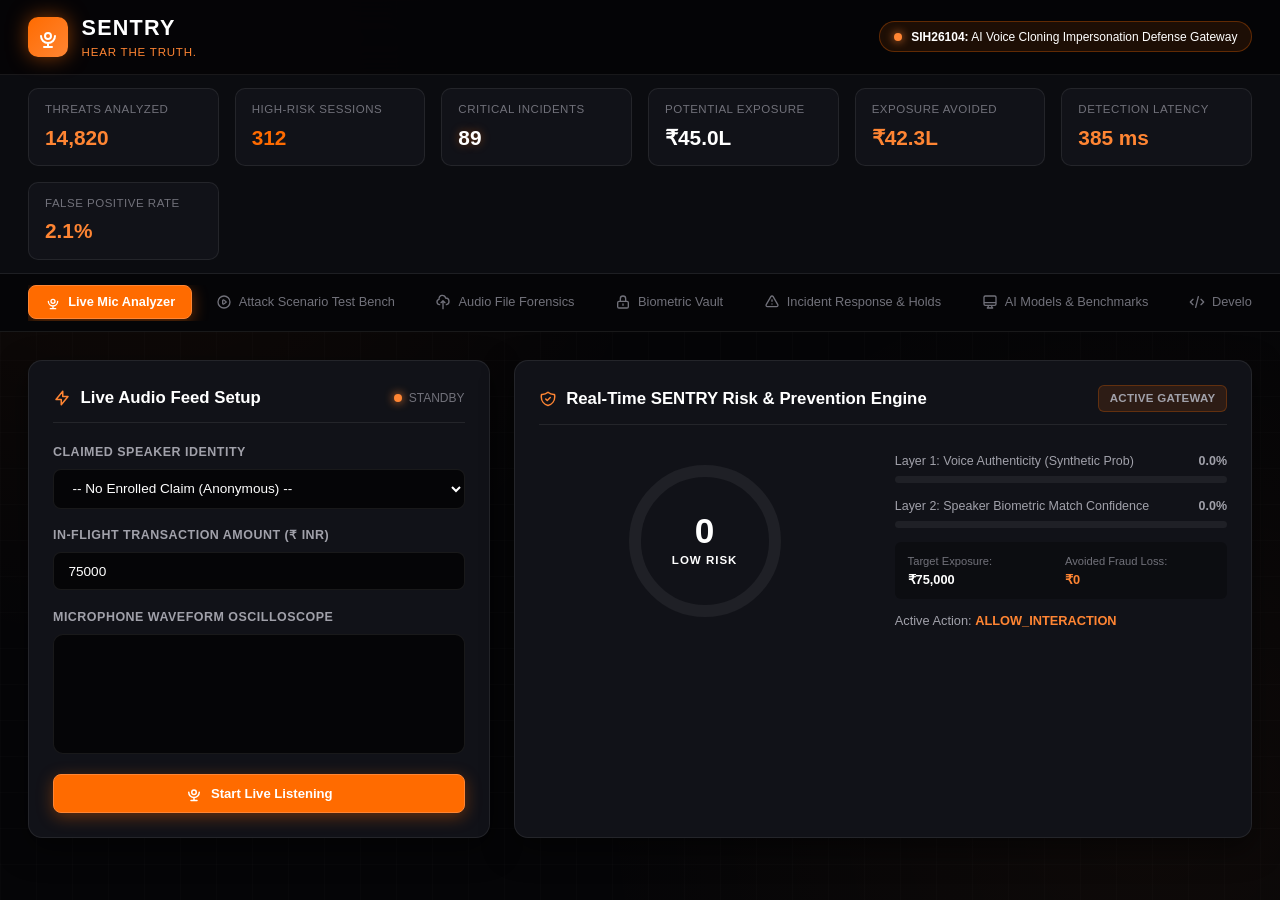
==== commit dadb60dc: "deploy: 51584617a3ad0d4408cd759ad1e891997db6d0ba" ====
--- a/index.html
+++ b/index.html
@@ -1,91 +1,591 @@
-<!doctype html>
+<!DOCTYPE html>
 <html lang="en">
 <head>
-  <meta charset="utf-8" />
-  <meta name="viewport" content="width=device-width,initial-scale=1" />
-  <title>Deadlocked — SENTRY Voice-Cloning Defense</title>
-  <meta name="description" content="SENTRY — AI Real-Time Voice Cloning Detection & Prevention" />
-
-  <!-- Prefer the original theme if available, but include a small inline fallback to guarantee a clean look -->
-  <link rel="stylesheet" href="css/styles.css?v=20260903_v3" media="all" />
-  <style>
-    /* Inline fallback styles to ensure the site looks good even if external CSS fails */
-    :root{--bg:#0b0c10;--card:#0f1115;--accent:#ff6b00;--muted:#9aa0a6;--text:#ffffff}
-    html,body{height:100%;margin:0;font-family:Inter,system-ui,Segoe UI,Roboto,Arial,Helvetica,sans-serif;background:linear-gradient(180deg,#050507 0%,#0b0c10 100%);color:var(--text)}
-    .wrap{max-width:1100px;margin:40px auto;padding:28px}
-    .card{background:linear-gradient(180deg, rgba(255,255,255,0.02), rgba(255,255,255,0.01));padding:24px;border-radius:12px;border:1px solid rgba(255,255,255,0.04);box-shadow:0 8px 40px rgba(0,0,0,0.6)}
-    header{display:flex;gap:18px;align-items:center}
-    .logo{width:64px;height:64px;border-radius:12px;background:linear-gradient(135deg,var(--accent),#ff8533);display:flex;align-items:center;justify-content:center;font-weight:800;color:#fff;font-family:monospace}
-    h1{font-size:1.8rem;margin:0}
-    p.lead{color:var(--muted);margin-top:8px}
-    .grid{display:grid;grid-template-columns:1fr 320px;gap:18px;margin-top:20px}
-    .hero-lists{display:flex;flex-direction:column;gap:12px}
-    .feature{background:rgba(255,255,255,0.02);padding:14px;border-radius:8px;border:1px solid rgba(255,255,255,0.03)}
-    .cta{display:inline-block;margin-top:14px;padding:10px 14px;background:var(--accent);color:#fff;border-radius:8px;text-decoration:none;font-weight:600}
-    footer{margin-top:20px;color:var(--muted);font-size:0.9rem}
-
-    /* Responsive */
-    @media (max-width:880px){.grid{grid-template-columns:1fr}}
-  </style>
+  <meta charset="UTF-8">
+  <meta name="viewport" content="width=device-width, initial-scale=1.0">
+  <title>SENTRY — AI Real-Time Voice Cloning Detection & Fraud Prevention Platform (SIH 2026)</title>
+  <meta name="description" content="AI-Powered Real-Time Voice Cloning Detection, Speaker Biometric Verification, and Financial Prevention Platform. Smart India Hackathon 2026 Problem Statement SIH26104.">
+
+  <!-- Google Fonts -->
+  <link rel="preconnect" href="https://fonts.googleapis.com">
+  <link rel="preconnect" href="https://fonts.gstatic.com" crossorigin>
+  <link href="https://fonts.googleapis.com/css2?family=Inter:wght@400;500;600;700&family=JetBrains+Mono:wght@400;600&family=Outfit:wght@600;700;800;900&display=swap" rel="stylesheet">
+
+  <link rel="stylesheet" href="css/styles.css?v=20260903_v3">
 </head>
 <body>
-  <div class="wrap">
-    <div class="card">
-      <header>
-        <div class="logo">S</div>
+
+  <!-- Top App Header -->
+  <header class="app-header">
+    <div class="header-container">
+      <div class="brand-section">
+        <div class="brand-logo">
+          <svg fill="none" stroke="currentColor" viewBox="0 0 24 24">
+            <path stroke-linecap="round" stroke-linejoin="round" stroke-width="2" d="M19 11a7 7 0 01-7 7m0 0a7 7 0 01-7-7m7 7v4m0 0H8m4 0h4m-4-8a3 3 0 100-6 3 3 0 000 6z"/>
+          </svg>
+        </div>
+        <div class="brand-title">
+          <h1>SENTRY</h1>
+          <p>Hear the Truth.</p>
+        </div>
+      </div>
+
+      <div class="ps-badge">
+        <div class="pulse-dot"></div>
+        <span><strong>SIH26104:</strong> AI Voice Cloning Impersonation Defense Gateway</span>
+      </div>
+    </div>
+  </header>
+
+  <!-- Executive Global KPI Ribbon -->
+  <section class="kpi-bar">
+    <div class="kpi-container">
+      <div class="kpi-card">
+        <span class="kpi-label">Threats Analyzed</span>
+        <span class="kpi-value cyan" id="kpi-threats">1,248</span>
+      </div>
+      <div class="kpi-card">
+        <span class="kpi-label">High-Risk Sessions</span>
+        <span class="kpi-value amber" id="kpi-high-risk">183</span>
+      </div>
+      <div class="kpi-card">
+        <span class="kpi-label">Critical Incidents</span>
+        <span class="kpi-value crimson" id="kpi-critical">41</span>
+      </div>
+      <div class="kpi-card">
+        <span class="kpi-label">Potential Exposure</span>
+        <span class="kpi-value" id="kpi-exposure">₹38.4 Lakh</span>
+      </div>
+      <div class="kpi-card">
+        <span class="kpi-label">Exposure Avoided</span>
+        <span class="kpi-value emerald" id="kpi-avoided">₹24.7 Lakh</span>
+      </div>
+      <div class="kpi-card">
+        <span class="kpi-label">Detection Latency</span>
+        <span class="kpi-value cyan">385 ms</span>
+      </div>
+      <div class="kpi-card">
+        <span class="kpi-label">False Positive Rate</span>
+        <span class="kpi-value emerald">2.1%</span>
+      </div>
+    </div>
+  </section>
+
+  <!-- Navigation Tabs -->
+  <nav class="nav-tabs">
+    <div class="tabs-container">
+      <button class="tab-btn active" data-tab="tab-live-mic">
+        <svg width="16" height="16" fill="none" stroke="currentColor" viewBox="0 0 24 24"><path stroke-linecap="round" stroke-linejoin="round" stroke-width="2" d="M19 11a7 7 0 01-7 7m0 0a7 7 0 01-7-7m7 7v4m0 0H8m4 0h4m-4-8a3 3 0 100-6 3 3 0 000 6z"/></svg>
+        Live Mic Analyzer
+      </button>
+      <button class="tab-btn" data-tab="tab-scenarios">
+        <svg width="16" height="16" fill="none" stroke="currentColor" viewBox="0 0 24 24"><path stroke-linecap="round" stroke-linejoin="round" stroke-width="2" d="M14.752 11.168l-3.197-2.132A1 1 0 0010 9.87v4.263a1 1 0 001.555.832l3.197-2.132a1 1 0 000-1.664z"/><path stroke-linecap="round" stroke-linejoin="round" stroke-width="2" d="M21 12a9 9 0 11-18 0 9 9 0 0118 0z"/></svg>
+        Attack Scenario Test Bench
+      </button>
+      <button class="tab-btn" data-tab="tab-forensics">
+        <svg width="16" height="16" fill="none" stroke="currentColor" viewBox="0 0 24 24"><path stroke-linecap="round" stroke-linejoin="round" stroke-width="2" d="M7 16a4 4 0 01-.88-7.903A5 5 0 1115.9 6L16 6a5 5 0 011 9.9M15 13l-3-3m0 0l-3 3m3-3v12"/></svg>
+        Audio File Forensics
+      </button>
+      <button class="tab-btn" data-tab="tab-vault">
+        <svg width="16" height="16" fill="none" stroke="currentColor" viewBox="0 0 24 24"><path stroke-linecap="round" stroke-linejoin="round" stroke-width="2" d="M12 15v2m-6 4h12a2 2 0 002-2v-6a2 2 0 00-2-2H6a2 2 0 00-2 2v6a2 2 0 002 2zm10-10V7a4 4 0 00-8 0v4h8z"/></svg>
+        Biometric Vault
+      </button>
+      <button class="tab-btn" data-tab="tab-incidents">
+        <svg width="16" height="16" fill="none" stroke="currentColor" viewBox="0 0 24 24"><path stroke-linecap="round" stroke-linejoin="round" stroke-width="2" d="M12 9v2m0 4h.01m-6.938 4h13.856c1.54 0 2.502-1.667 1.732-3L13.732 4c-.77-1.333-2.694-1.333-3.464 0L3.34 16c-.77 1.333.192 3 1.732 3z"/></svg>
+        Incident Response & Holds
+      </button>
+      <button class="tab-btn" data-tab="tab-benchmarks">
+        <svg width="16" height="16" fill="none" stroke="currentColor" viewBox="0 0 24 24"><path stroke-linecap="round" stroke-linejoin="round" stroke-width="2" d="M9.75 17L9 20l-1 1h8l-1-1-.75-3M3 13h18M5 17h14a2 2 0 002-2V5a2 2 0 00-2-2H5a2 2 0 00-2 2v10a2 2 0 002 2z"/></svg>
+        AI Models & Benchmarks
+      </button>
+      <button class="tab-btn" data-tab="tab-api">
+        <svg width="16" height="16" fill="none" stroke="currentColor" viewBox="0 0 24 24"><path stroke-linecap="round" stroke-linejoin="round" stroke-width="2" d="M10 20l4-16m4 4l4 4-4 4M6 16l-4-4 4-4"/></svg>
+        Developer API
+      </button>
+    </div>
+  </nav>
+
+  <!-- Main Content Panels -->
+  <main class="main-wrapper">
+
+    <!-- ==================== TAB 1: LIVE MIC STREAM ==================== -->
+    <div class="tab-panel active" id="tab-live-mic">
+      <div class="grid-1-2">
+        
+        <!-- Stream Control & Session Setup -->
+        <div class="glass-card">
+          <div class="card-header">
+            <div class="card-title">
+              <svg width="18" height="18" fill="none" stroke="currentColor" viewBox="0 0 24 24"><path stroke-linecap="round" stroke-linejoin="round" stroke-width="2" d="M13 10V3L4 14h7v7l9-11h-7z"/></svg>
+              Live Audio Feed Setup
+            </div>
+            <div style="display:flex; align-items:center; gap:0.4rem;">
+              <div id="mic-status-pulse" class="pulse-dot"></div>
+              <span id="mic-status-label" style="font-size:0.75rem; color:var(--text-muted);">STANDBY</span>
+            </div>
+          </div>
+
+          <div class="form-group">
+            <label class="form-label">Claimed Speaker Identity</label>
+            <select id="live-claimed-speaker" class="form-select">
+              <option value="">-- No Enrolled Claim (Anonymous) --</option>
+            </select>
+          </div>
+
+          <div class="form-group">
+            <label class="form-label">In-Flight Transaction Amount (₹ INR)</label>
+            <input type="number" id="live-tx-amount" class="form-input" placeholder="e.g. 75000" value="75000">
+          </div>
+
+          <!-- Real-Time Oscilloscope Box -->
+          <div class="form-group">
+            <label class="form-label">Microphone Waveform Oscilloscope</label>
+            <div class="visualizer-box">
+              <canvas id="mic-visualizer" class="visualizer-canvas"></canvas>
+            </div>
+          </div>
+
+          <div style="display:flex; gap:0.75rem; margin-top:1.25rem;">
+            <button id="btn-start-mic" class="btn btn-primary" style="flex:1;">
+              <svg width="18" height="18" fill="none" stroke="currentColor" viewBox="0 0 24 24"><path stroke-linecap="round" stroke-linejoin="round" stroke-width="2" d="M19 11a7 7 0 01-7 7m0 0a7 7 0 01-7-7m7 7v4m0 0H8m4 0h4m-4-8a3 3 0 100-6 3 3 0 000 6z"/></svg>
+              Start Live Listening
+            </button>
+            <button id="btn-stop-mic" class="btn btn-danger" style="flex:1; display:none;">
+              <svg width="18" height="18" fill="none" stroke="currentColor" viewBox="0 0 24 24"><path stroke-linecap="round" stroke-linejoin="round" stroke-width="2" d="M21 12a9 9 0 11-18 0 9 9 0 0118 0z"/><path stroke-linecap="round" stroke-linejoin="round" stroke-width="2" d="M9 10a1 1 0 011-1h4a1 1 0 011 1v4a1 1 0 01-1 1h-4a1 1 0 01-1-1v-4z"/></svg>
+              Stop Stream
+            </button>
+          </div>
+        </div>
+
+        <!-- Real-Time Multi-Signal Gauge & Live Risk Assessment -->
+        <div class="glass-card">
+          <div class="card-header">
+            <div class="card-title">
+              <svg width="18" height="18" fill="none" stroke="currentColor" viewBox="0 0 24 24"><path stroke-linecap="round" stroke-linejoin="round" stroke-width="2" d="M9 12l2 2 4-4m5.618-4.016A11.955 11.955 0 0112 2.944a11.955 11.955 0 01-8.618 3.04A12.02 12.02 0 003 9c0 5.591 3.824 10.29 9 11.622 5.176-1.332 9-6.03 9-11.622 0-1.042-.133-2.052-.382-3.016z"/></svg>
+              Real-Time SENTRY Risk & Prevention Engine
+            </div>
+            <span class="badge badge-low" id="live-action-badge">ACTIVE GATEWAY</span>
+          </div>
+
+          <div id="live-alert-banner" class="prevention-banner CRITICAL" style="display:none;"></div>
+
+          <div class="grid-2" style="align-items:center;">
+            
+            <!-- Dynamic Circular Risk Gauge -->
+            <div class="risk-gauge-container">
+              <div class="risk-circle">
+                <svg>
+                  <circle class="risk-circle-bg" cx="80" cy="80" r="70"></circle>
+                  <circle id="live-gauge-circle" class="risk-circle-val" cx="80" cy="80" r="70"></circle>
+                </svg>
+                <div class="risk-number-overlay">
+                  <div class="score" id="live-gauge-score">0</div>
+                  <div class="tier-label" id="live-gauge-tier" style="color:var(--text-primary);">LOW RISK</div>
+                </div>
+              </div>
+            </div>
+
+            <!-- Multi-Signal Real-Time Metric Indicators -->
+            <div>
+              <div class="metric-row">
+                <div class="metric-header">
+                  <span>Layer 1: Voice Authenticity (Synthetic Prob)</span>
+                  <strong id="live-synth-prob">0.0%</strong>
+                </div>
+                <div class="progress-track">
+                  <div id="live-synth-bar" class="progress-fill" style="width:0%; background:#ff6b00;"></div>
+                </div>
+              </div>
+
+              <div class="metric-row">
+                <div class="metric-header">
+                  <span>Layer 2: Speaker Biometric Match Confidence</span>
+                  <strong id="live-spk-match">0.0%</strong>
+                </div>
+                <div class="progress-track">
+                  <div id="live-spk-bar" class="progress-fill" style="width:0%; background:#ff6b00;"></div>
+                </div>
+              </div>
+
+              <div style="background:rgba(0,0,0,0.3); border-radius:6px; padding:0.6rem 0.8rem; margin-top:0.8rem; display:grid; grid-template-columns:1fr 1fr; gap:0.5rem; font-size:0.8rem;">
+                <div>
+                  <span style="color:var(--text-muted); font-size:0.7rem;">Target Exposure:</span>
+                  <strong id="live-exposure-val" style="display:block; color:#ffffff;">₹75,000</strong>
+                </div>
+                <div>
+                  <span style="color:var(--text-muted); font-size:0.7rem;">Avoided Fraud Loss:</span>
+                  <strong id="live-avoided-val" style="display:block; color:var(--accent-orange-bright);">₹0</strong>
+                </div>
+              </div>
+
+              <div style="margin-top:0.75rem; font-size:0.8rem; color:var(--text-secondary);">
+                Active Action: <strong id="live-action-text" style="color:var(--accent-orange-bright);">ALLOW_INTERACTION</strong>
+              </div>
+            </div>
+
+          </div>
+        </div>
+
+      </div>
+    </div>
+
+    <!-- ==================== TAB 2: SCENARIOS ==================== -->
+    <div class="tab-panel" id="tab-scenarios">
+      <div class="grid-2-1">
+        
+        <!-- Scenario Results & Forensics View -->
+        <div id="scenario-result-view">
+          <div class="glass-card" style="text-align:center; padding:3rem 1.5rem;">
+            <svg style="width:48px; height:48px; margin:0 auto 1rem; color:var(--accent-cyan);" fill="none" stroke="currentColor" viewBox="0 0 24 24">
+              <path stroke-linecap="round" stroke-linejoin="round" stroke-width="2" d="M14.752 11.168l-3.197-2.132A1 1 0 0010 9.87v4.263a1 1 0 001.555.832l3.197-2.132a1 1 0 000-1.664z"/>
+              <path stroke-linecap="round" stroke-linejoin="round" stroke-width="2" d="M21 12a9 9 0 11-18 0 9 9 0 0118 0z"/>
+            </svg>
+            <h3 style="font-family:var(--font-display); font-size:1.2rem; margin-bottom:0.4rem;">Select an Attack Scenario</h3>
+            <p style="color:var(--text-secondary); max-width:480px; margin:0 auto; font-size:0.85rem;">
+              Choose one of the real-world attack vectors on the right to simulate sub-second multi-layer deepfake detection, speaker identity verification, financial exposure calculation, and automated prevention action.
+            </p>
+          </div>
+        </div>
+
+        <!-- Scenario Selector Grid -->
         <div>
-          <h1>SENTRY — Deadlocked</h1>
-          <p class="lead">AI real-time voice-cloning detection & prevention platform — maintenance view.</p>
-        </div>
-      </header>
-
-      <div class="grid">
-        <div>
-          <div style="margin-top:18px">
-            <div class="feature">
-              <strong>Why this site may have looked wrong</strong>
-              <p style="margin:8px 0;color:var(--muted);">Pages was switched to the gh-pages branch and some client-side scripts expected live APIs or slightly different data shapes. I fixed the known timeline bug and added this resilient landing page so the site looks presentable immediately.</p>
-            </div>
-
-            <div class="feature" style="margin-top:12px">
-              <strong>What I changed</strong>
-              <ul style="margin:8px 0 0 18px;color:var(--muted)">
-                <li>Patched js/charts.js to accept multiple probability field names and normalize formats</li>
-                <li>Prepared a minimal resilient landing index (this file) so Pages shows a nice page even if complex assets fail</li>
-              </ul>
-            </div>
-
-            <div class="feature" style="margin-top:12px">
-              <strong>Next steps</strong>
-              <ol style="margin:8px 0 0 18px;color:var(--muted)">
-                <li>Hard refresh the public page (Ctrl/Cmd+Shift+R) or open in incognito</li>
-                <li>Open Developer Tools → Console and Network; copy any red errors or 404s and paste them here</li>
-                <li>I will then harden the remaining JS and remove this fallback once the dashboard is stable</li>
-              </ol>
-            </div>
-
-            <a class="cta" href="https://github.com/The-Fallen-Phoenix/deadlocked" target="_blank" rel="noopener">View repository on GitHub</a>
-          </div>
-        </div>
-
-        <aside>
-          <div style="text-align:center">
-            <h3 style="margin:0 0 8px 0">Live status</h3>
-            <div style="background:#071017;color:#7ee7ff;padding:10px;border-radius:8px;font-weight:700">Site: gh-pages (root)</div>
-            <p style="color:var(--muted);font-size:0.95rem;margin-top:10px">If the interactive UI is still failing, open the browser console and copy any errors here — I will fix them directly.</p>
-          </div>
-
-          <div style="margin-top:12px" class="feature">
-            <strong>Quick diagnostics</strong>
-            <p style="color:var(--muted);margin-top:8px;font-size:0.95rem">Check for missing assets (css/styles.css, js/*.js). This page intentionally uses inline styles to look neat even if external assets fail.</p>
-          </div>
-        </aside>
-      </div>
-
-      <footer>
-        This is a maintenance landing page created to ensure the site looks presentable while I finish hardening the full dashboard. If you want, I will restore the full interactive dashboard and fix any remaining console errors.
-      </footer>
-    </div>
-  </div>
+          <div style="margin-bottom:1rem;">
+            <h3 style="font-family:var(--font-display); font-size:1.1rem;">Pre-Packaged SIH 2026 Test Vectors</h3>
+            <p style="font-size:0.78rem; color:var(--text-muted);">Real-world voice cloning attack archetypes</p>
+          </div>
+          <div id="scenarios-container" class="scenario-grid"></div>
+        </div>
+
+      </div>
+    </div>
+
+    <!-- ==================== TAB 3: AUDIO FILE FORENSICS ==================== -->
+    <div class="tab-panel" id="tab-forensics">
+      <div class="glass-card">
+        <div class="card-header">
+          <div class="card-title">
+            <svg width="20" height="20" fill="none" stroke="currentColor" viewBox="0 0 24 24"><path stroke-linecap="round" stroke-linejoin="round" stroke-width="2" d="M7 16a4 4 0 01-.88-7.903A5 5 0 1115.9 6L16 6a5 5 0 011 9.9M15 13l-3-3m0 0l-3 3m3-3v12"/></svg>
+            Audio File Forensics & Deep Diagnostics
+          </div>
+          <span class="badge badge-low">WAV / MP3 / M4A Supported</span>
+        </div>
+
+        <p style="font-size:0.85rem; color:var(--text-secondary); margin-bottom:1.25rem;">
+          Upload any audio recording to run complete multi-factor forensics: vocoder physical anomalies, acoustic synthetic probability, speaker biometric match, and cryptographic dossier generation.
+        </p>
+
+        <form id="audio-upload-form" class="grid-2">
+          <div>
+            <div class="form-group">
+              <label class="form-label">Audio File</label>
+              <input type="file" id="upload-audio-file" accept="audio/*" class="form-input" required>
+            </div>
+            <div class="form-group">
+              <label class="form-label">Claimed Speaker Profile (Optional)</label>
+              <select id="upload-claimed-speaker" class="form-select">
+                <option value="">-- No Enrolled Claim (Anonymous) --</option>
+              </select>
+            </div>
+          </div>
+          <div>
+            <div class="form-group">
+              <label class="form-label">In-Flight Transaction Exposure (₹ INR)</label>
+              <input type="number" id="upload-tx-amount" class="form-input" placeholder="e.g. 50000" value="0">
+            </div>
+            <div class="form-group">
+              <label class="form-label">Spoken Transcript / Intent (Optional)</label>
+              <input type="text" id="upload-transcript" class="form-input" placeholder="e.g. Please approve the urgent transfer immediately">
+            </div>
+          </div>
+          <div style="grid-column: 1 / -1; margin-top:0.25rem;">
+            <button type="submit" class="btn btn-primary" style="width:100%;">
+              Run 4-Layer Forensic Analysis
+            </button>
+          </div>
+        </form>
+
+        <div id="upload-result-container"></div>
+      </div>
+    </div>
+
+    <!-- ==================== TAB 4: BIOMETRIC VAULT ==================== -->
+    <div class="tab-panel" id="tab-vault">
+      <div class="glass-card">
+        <div class="card-header">
+          <div class="card-title">
+            <svg width="20" height="20" fill="none" stroke="currentColor" viewBox="0 0 24 24"><path stroke-linecap="round" stroke-linejoin="round" stroke-width="2" d="M12 15v2m-6 4h12a2 2 0 002-2v-6a2 2 0 00-2-2H6a2 2 0 00-2 2v6a2 2 0 002 2zm10-10V7a4 4 0 00-8 0v4h8z"/></svg>
+            Enrolled Voice Biometric Identity Vault
+          </div>
+          <span class="badge badge-low">HMAC-SHA256 ENCRYPTED</span>
+        </div>
+
+        <p style="font-size:0.85rem; color:var(--text-secondary); margin-bottom:1.25rem;">
+          256-dimensional unit-hypersphere speaker voiceprints with tamper-evident HMAC signatures. Raw audio is never stored.
+        </p>
+
+        <div style="overflow-x:auto;">
+          <table class="data-table">
+            <thead>
+              <tr>
+                <th>Speaker Name</th>
+                <th>Role / Title</th>
+                <th>Biometric Hash (HMAC-SHA256)</th>
+                <th>Vault Status</th>
+                <th>Enrolled Timestamp</th>
+                <th>Actions</th>
+              </tr>
+            </thead>
+            <tbody id="speakers-table-body">
+              <tr><td colspan="6" style="text-align:center; padding:1.5rem;">Loading biometric vault...</td></tr>
+            </tbody>
+          </table>
+        </div>
+      </div>
+    </div>
+
+    <!-- ==================== TAB 6: INCIDENT RESPONSE & HOLDS ==================== -->
+    <div class="tab-panel" id="tab-incidents">
+      <div class="glass-card" style="margin-bottom:1.5rem;">
+        <div class="card-header">
+          <div class="card-title">
+            <svg width="20" height="20" fill="none" stroke="currentColor" viewBox="0 0 24 24"><path stroke-linecap="round" stroke-linejoin="round" stroke-width="2" d="M12 15v2m-6 4h12a2 2 0 002-2v-6a2 2 0 00-2-2H6a2 2 0 00-2 2v6a2 2 0 002 2zm10-10V7a4 4 0 00-8 0v4h8z"/></svg>
+            Active Frozen / Held Transactions (Prevention Gateway)
+          </div>
+          <span class="badge badge-critical">Automated Circuit Breaker</span>
+        </div>
+
+        <div style="overflow-x:auto;">
+          <table class="data-table">
+            <thead>
+              <tr>
+                <th>Hold Token</th>
+                <th>Caller / Claimed Identity</th>
+                <th>Amount</th>
+                <th>Hold Status</th>
+                <th>Risk Trigger Reason</th>
+                <th>SOC Action</th>
+              </tr>
+            </thead>
+            <tbody id="held-transactions-body">
+              <tr><td colspan="6" style="text-align:center; padding:1.5rem;">Loading held transactions...</td></tr>
+            </tbody>
+          </table>
+        </div>
+      </div>
+
+      <!-- Forensic Incident Dossiers -->
+      <div class="glass-card" style="margin-bottom:1.5rem;">
+        <div class="card-header">
+          <div class="card-title">
+            <svg width="20" height="20" fill="none" stroke="currentColor" viewBox="0 0 24 24"><path stroke-linecap="round" stroke-linejoin="round" stroke-width="2" d="M9 12h6m-6 4h6m2 5H7a2 2 0 01-2-2V5a2 2 0 012-2h5.586a1 1 0 01.707.293l5.414 5.414a1 1 0 01.293.707V19a2 2 0 01-2 2z"/></svg>
+            Cryptographically Signed Forensic Incident Dossiers (HMAC-SHA256)
+          </div>
+          <span class="badge badge-high">Tamper-Evident Evidence Store</span>
+        </div>
+
+        <div style="overflow-x:auto;">
+          <table class="data-table">
+            <thead>
+              <tr>
+                <th>Incident ID</th>
+                <th>Timestamp (UTC)</th>
+                <th>Claimed Caller</th>
+                <th>Exposure</th>
+                <th>Risk Score & Tier</th>
+                <th>Voice Classification</th>
+                <th>Forensic Dossier</th>
+              </tr>
+            </thead>
+            <tbody id="incident-dossiers-body">
+              <tr><td colspan="7" style="text-align:center; padding:1.5rem;">Loading incident dossiers...</td></tr>
+            </tbody>
+          </table>
+        </div>
+      </div>
+
+      <!-- Real-Time SOC Cyber Audit Stream -->
+      <div class="glass-card">
+        <div class="card-header">
+          <div class="card-title">
+            <svg width="20" height="20" fill="none" stroke="currentColor" viewBox="0 0 24 24"><path stroke-linecap="round" stroke-linejoin="round" stroke-width="2" d="M4 6h16M4 10h16M4 14h16M4 18h16"/></svg>
+            Real-Time SOC SIEM Cyber Audit Stream
+          </div>
+          <span class="badge badge-low">JSONL Stream Active</span>
+        </div>
+        <div id="soc-audit-stream" style="max-height:300px; overflow-y:auto;"></div>
+      </div>
+    </div>
+
+    <!-- ==================== TAB: AI BENCHMARKS & DATASETS ==================== -->
+    <div class="tab-panel" id="tab-benchmarks">
+      <div class="grid-2" style="margin-bottom:1.5rem;">
+        
+        <!-- Benchmark Datasets Performance Table -->
+        <div class="glass-card">
+          <div class="card-header">
+            <div class="card-title">
+              <svg width="20" height="20" fill="none" stroke="currentColor" viewBox="0 0 24 24"><path stroke-linecap="round" stroke-linejoin="round" stroke-width="2" d="M9 19v-6a2 2 0 00-2-2H5a2 2 0 00-2 2v6a2 2 0 002 2h2a2 2 0 002-2zm0 0V9a2 2 0 012-2h2a2 2 0 012 2v10m-6 0a2 2 0 002 2h2a2 2 0 002-2m0 0V5a2 2 0 012-2h2a2 2 0 012 2v14a2 2 0 01-2 2h-2a2 2 0 01-2-2z"/></svg>
+              Standard Speech Deepfake Benchmark Results
+            </div>
+            <span class="badge badge-low">ASVspoof 2019/2021 & WaveFake</span>
+          </div>
+          <div style="overflow-x:auto;">
+            <table class="data-table">
+              <thead>
+                <tr>
+                  <th>Dataset Track</th>
+                  <th>Utterances</th>
+                  <th>SENTRY EER (%)</th>
+                  <th>Baseline EER (%)</th>
+                  <th>ROC-AUC</th>
+                </tr>
+              </thead>
+              <tbody id="benchmark-datasets-body">
+                <tr><td colspan="5" style="text-align:center; padding:1.5rem;">Loading benchmark data...</td></tr>
+              </tbody>
+            </table>
+          </div>
+        </div>
+
+        <!-- Neural Architecture Comparison -->
+        <div class="glass-card">
+          <div class="card-header">
+            <div class="card-title">
+              <svg width="20" height="20" fill="none" stroke="currentColor" viewBox="0 0 24 24"><path stroke-linecap="round" stroke-linejoin="round" stroke-width="2" d="M13 10V3L4 14h7v7l9-11h-7z"/></svg>
+              Neural Architecture & Latency Benchmark
+            </div>
+            <span class="badge badge-low">Sub-15ms Latency SLA</span>
+          </div>
+          <div style="overflow-x:auto;">
+            <table class="data-table">
+              <thead>
+                <tr>
+                  <th>Model Architecture</th>
+                  <th>ASV21 EER</th>
+                  <th>Latency</th>
+                  <th>Parameters</th>
+                </tr>
+              </thead>
+              <tbody id="model-comparison-body">
+                <tr><td colspan="4" style="text-align:center; padding:1.5rem;">Loading model comparisons...</td></tr>
+              </tbody>
+            </table>
+          </div>
+        </div>
+
+      </div>
+
+      <!-- Multilingual Intent Tester & Edge Pipeline Specs -->
+      <div class="grid-2">
+        
+        <!-- Multilingual Hindi / Hinglish Intent Tester -->
+        <div class="glass-card">
+          <div class="card-header">
+            <div class="card-title">
+              <svg width="20" height="20" fill="none" stroke="currentColor" viewBox="0 0 24 24"><path stroke-linecap="round" stroke-linejoin="round" stroke-width="2" d="M3 5h12M9 3v2m1.048 9.5A18.022 18.022 0 016.412 9m6.088 9h7M11 21l5-10 5 10M12.751 5C11.783 10.77 8.07 15.61 3 18.129"/></svg>
+              Multilingual Indian Speech Threat Tester
+            </div>
+            <span class="badge badge-low">Hindi / Hinglish / English</span>
+          </div>
+          <div class="form-group">
+            <label class="form-label">Spoken Transcript Phrase (Try Hindi or Hinglish!):</label>
+            <input type="text" id="ml-test-input" class="form-input" value="CBI police thana se phone hai. Giraftari warrant nikla hai, turant paise transfer karo!">
+          </div>
+          <button class="btn btn-primary btn-sm" onclick="App.testMultilingualPhrase()">
+            Analyze Multilingual Intent
+          </button>
+          <div id="ml-test-result" style="margin-top:1rem;"></div>
+        </div>
+
+        <!-- SENTRY Multi-Layer Spec Summary -->
+        <div class="glass-card">
+          <div class="card-header">
+            <div class="card-title">
+              <svg width="20" height="20" fill="none" stroke="currentColor" viewBox="0 0 24 24"><path stroke-linecap="round" stroke-linejoin="round" stroke-width="2" d="M9 12l2 2 4-4m5.618-4.016A11.955 11.955 0 0112 2.944a11.955 11.955 0 01-8.618 3.04A12.02 12.02 0 003 9c0 5.591 3.824 10.29 9 11.622 5.176-1.332 9-6.03 9-11.622 0-1.042-.133-2.052-.382-3.016z"/></svg>
+              SENTRY Edge Intelligence Pipeline
+            </div>
+            <span class="badge badge-low">Sub-15ms Target</span>
+          </div>
+          <div style="display:flex; flex-direction:column; gap:0.6rem; font-size:0.8rem;">
+            <div style="background:rgba(0,0,0,0.3); padding:0.6rem 0.8rem; border-radius:6px;">
+              <strong style="color:var(--accent-orange-bright);">Layer 1: Dual-Branch ResNet + LFCC</strong>
+              <p style="color:var(--text-muted); font-size:0.75rem;">Detects vocoder phase inconsistencies and synthetic high-frequency cutoff in ~14ms.</p>
+            </div>
+            <div style="background:rgba(0,0,0,0.3); padding:0.6rem 0.8rem; border-radius:6px;">
+              <strong style="color:var(--accent-orange-bright);">Layer 2: ECAPA-TDNN Biometric Verification</strong>
+              <p style="color:var(--text-muted); font-size:0.75rem;">Extracts 256-D speaker embeddings; verifies against enrolled HMAC vault.</p>
+            </div>
+            <div style="background:rgba(0,0,0,0.3); padding:0.6rem 0.8rem; border-radius:6px;">
+              <strong style="color:var(--accent-orange-bright);">Layer 3: Linguistic Coercion & Social Engineering NLP</strong>
+              <p style="color:var(--text-muted); font-size:0.75rem;">Identifies digital arrest, emergency escrow, and urgent wire transfer coercion cues.</p>
+            </div>
+            <div style="background:rgba(0,0,0,0.3); padding:0.6rem 0.8rem; border-radius:6px;">
+              <strong style="color:var(--accent-orange-bright);">Layer 4: Automated Circuit Breaker Gateway</strong>
+              <p style="color:var(--text-muted); font-size:0.75rem;">Calculates transaction loss exposure and triggers holds or step-up authentication.</p>
+            </div>
+          </div>
+        </div>
+
+      </div>
+    </div>
+
+    <!-- ==================== TAB 7: DEVELOPER API PLAYGROUND ==================== -->
+    <div class="tab-panel" id="tab-api">
+
+      <div class="glass-card">
+        <div class="card-header">
+          <div class="card-title">
+            <svg width="20" height="20" fill="none" stroke="currentColor" viewBox="0 0 24 24"><path stroke-linecap="round" stroke-linejoin="round" stroke-width="2" d="M10 20l4-16m4 4l4 4-4 4M6 16l-4-4 4-4"/></svg>
+            SENTRY Developer Integration & REST/WebSocket Sandbox
+          </div>
+          <span class="badge badge-low">FastAPI v1.0.0</span>
+        </div>
+
+        <p style="font-size:0.85rem; color:var(--text-secondary); margin-bottom:1.25rem;">
+          Integrate SENTRY as a zero-trust voice trust gateway into Banking Core (UPI/IMPS), Telecom SIP Trunks, and WebRTC Call Centers.
+        </p>
+
+        <h4 style="font-size:0.9rem; color:var(--accent-cyan); margin-bottom:0.5rem;">1. Stream Audio Chunk Analysis (cURL)</h4>
+        <div class="code-box">curl -X POST http://localhost:8000/api/analyze/stream \
+  -H "Content-Type: application/json" \
+  -d '{
+    "audio_base64": "&lt;BASE64_16KHZ_PCM_WAV&gt;",
+    "claimed_speaker_id": "spk_rithwik",
+    "transaction_amount_inr": 500000.0,
+    "transcript": "Immediate wire transfer requested"
+  }'</div>
+
+        <h4 style="font-size:0.9rem; color:var(--accent-cyan); margin:1.25rem 0 0.5rem;">2. Live WebSocket Voice Gateway (Python Client)</h4>
+        <div class="code-box">import asyncio, websockets, json
+
+async def stream_call():
+    uri = "ws://localhost:8000/ws/stream"
+    async with websockets.connect(uri) as ws:
+        await ws.send(json.dumps({"type": "init", "claimed_speaker_id": "spk_rithwik"}))
+        # Continuously send 500ms audio chunks
+        await ws.send(json.dumps({
+            "type": "chunk", 
+            "audio_base64": b64_chunk,
+            "transaction_amount_inr": 75000.0
+        }))
+        response = await ws.recv()
+        print("SENTRY Risk Decision:", json.loads(response)["risk_evaluation"])
+
+asyncio.run(stream_call())</div>
+
+        <h4 style="font-size:0.9rem; color:var(--accent-cyan); margin:1.25rem 0 0.5rem;">3. Interactive OpenAPI Documentation</h4>
+        <p style="font-size:0.85rem; color:var(--text-secondary);">
+          Access the interactive Swagger UI at <a href="/docs" target="_blank" style="color:var(--accent-cyan); text-decoration:underline;">/docs</a>.
+        </p>
+      </div>
+    </div>
+
+  </main>
+
+  <!-- Scripts -->
+  <script src="js/charts.js?v=20260903_v5"></script>
+  <script src="js/audio_streamer.js?v=20260903_v5"></script>
+  <script src="js/scenarios.js?v=20260903_v5"></script>
+  <script src="js/app.js?v=20260903_v5"></script>
 </body>
 </html>
